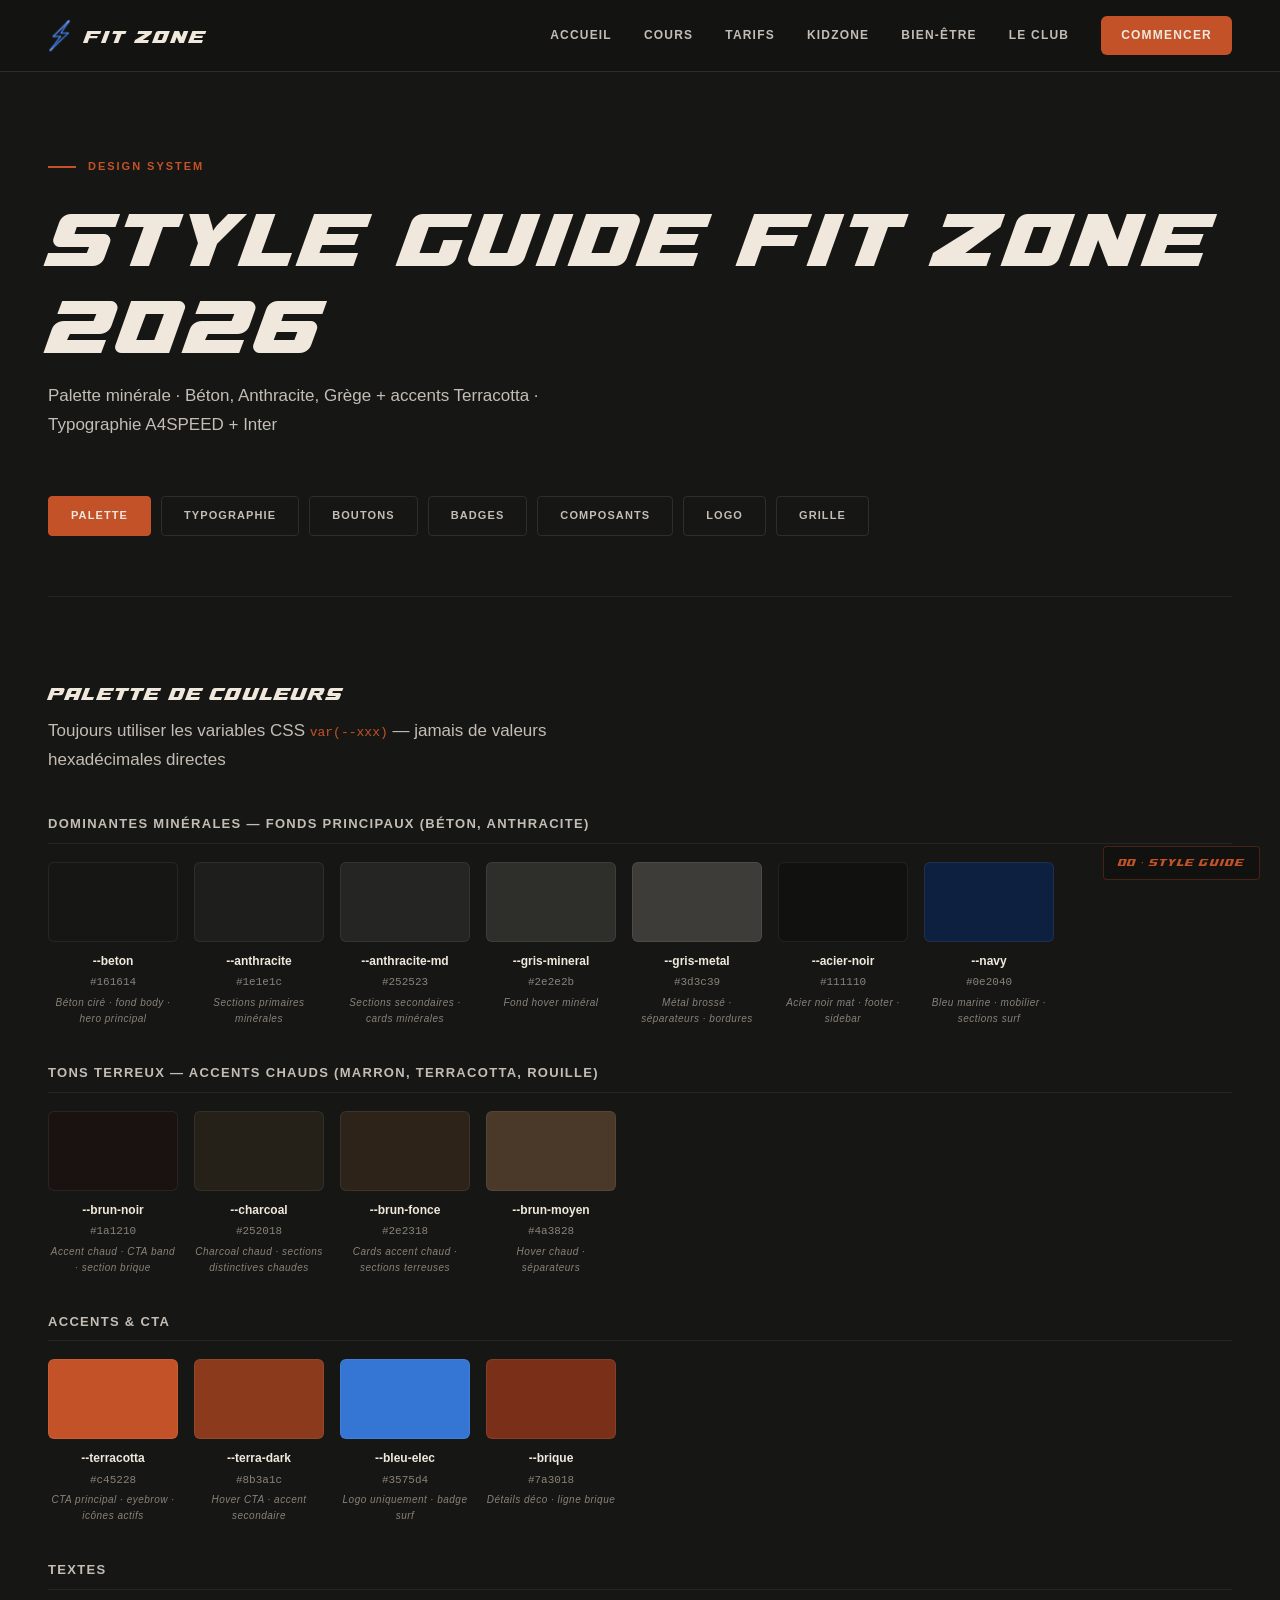
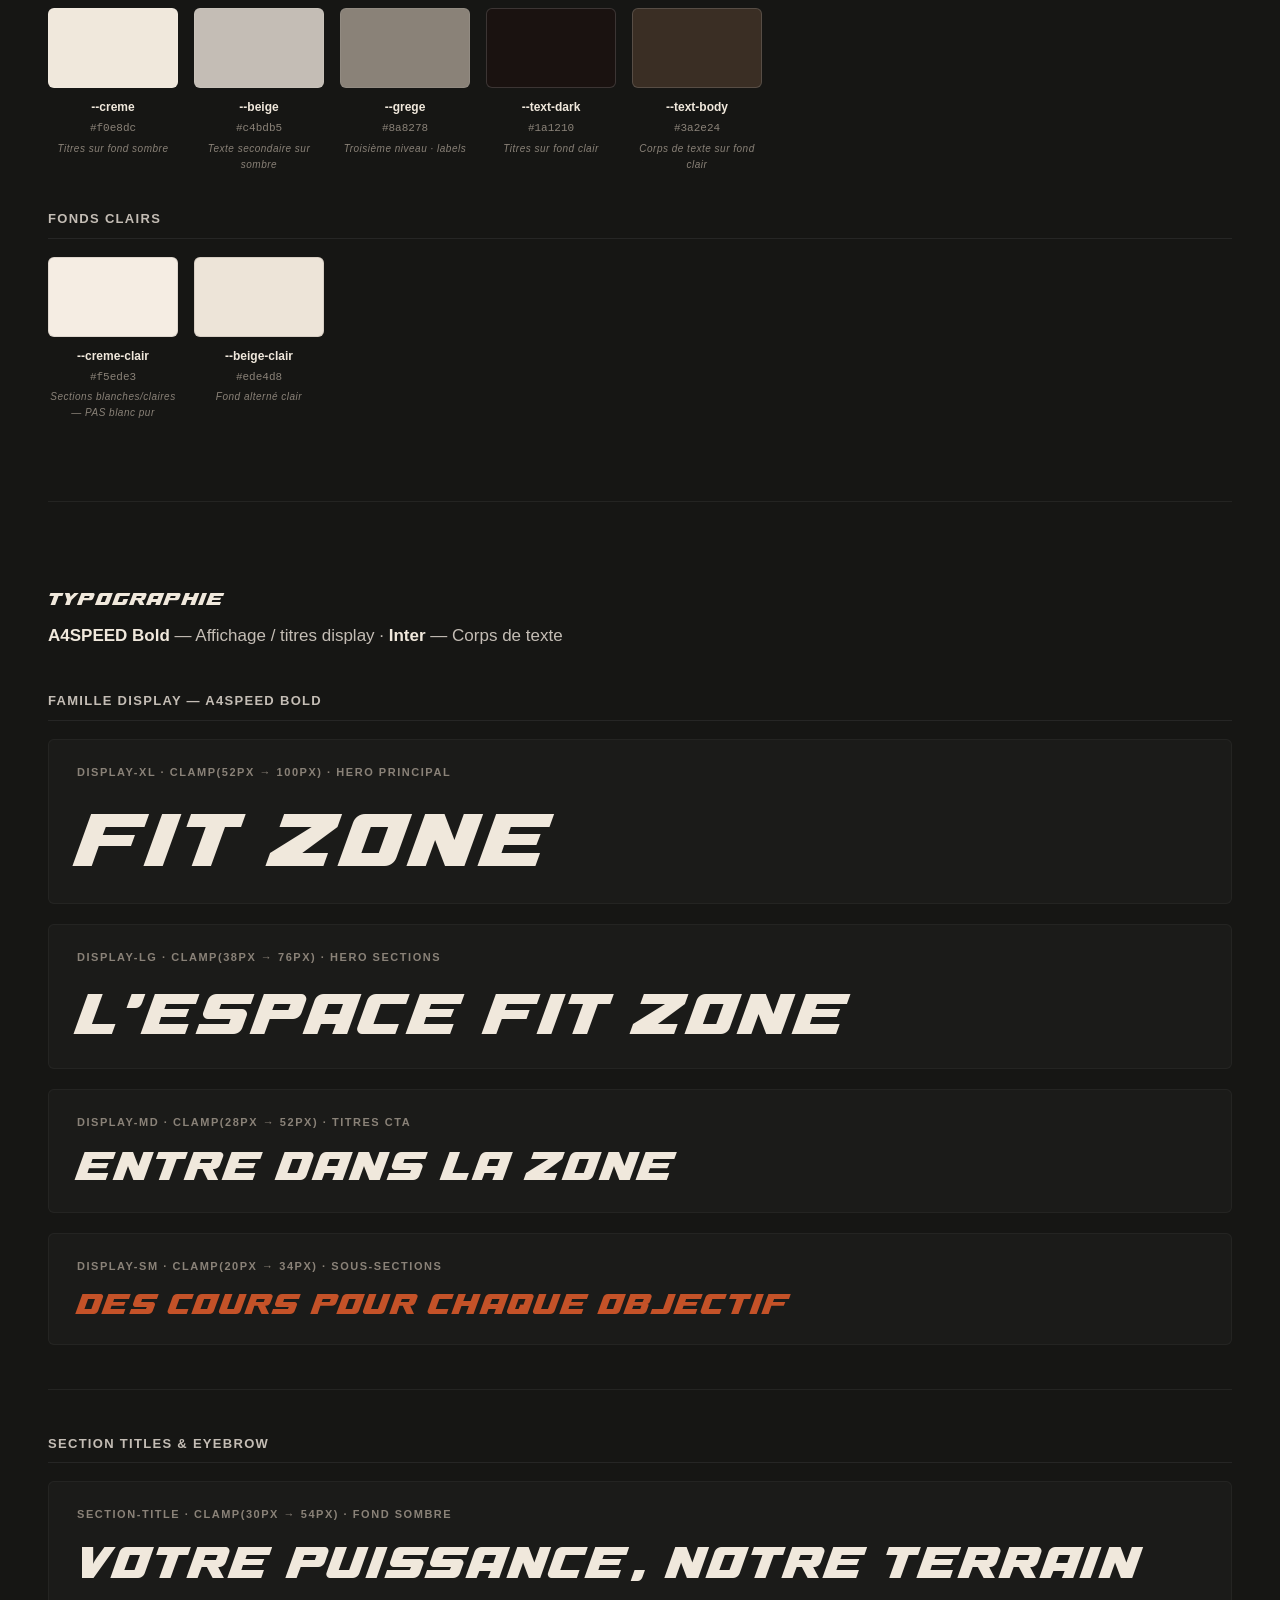
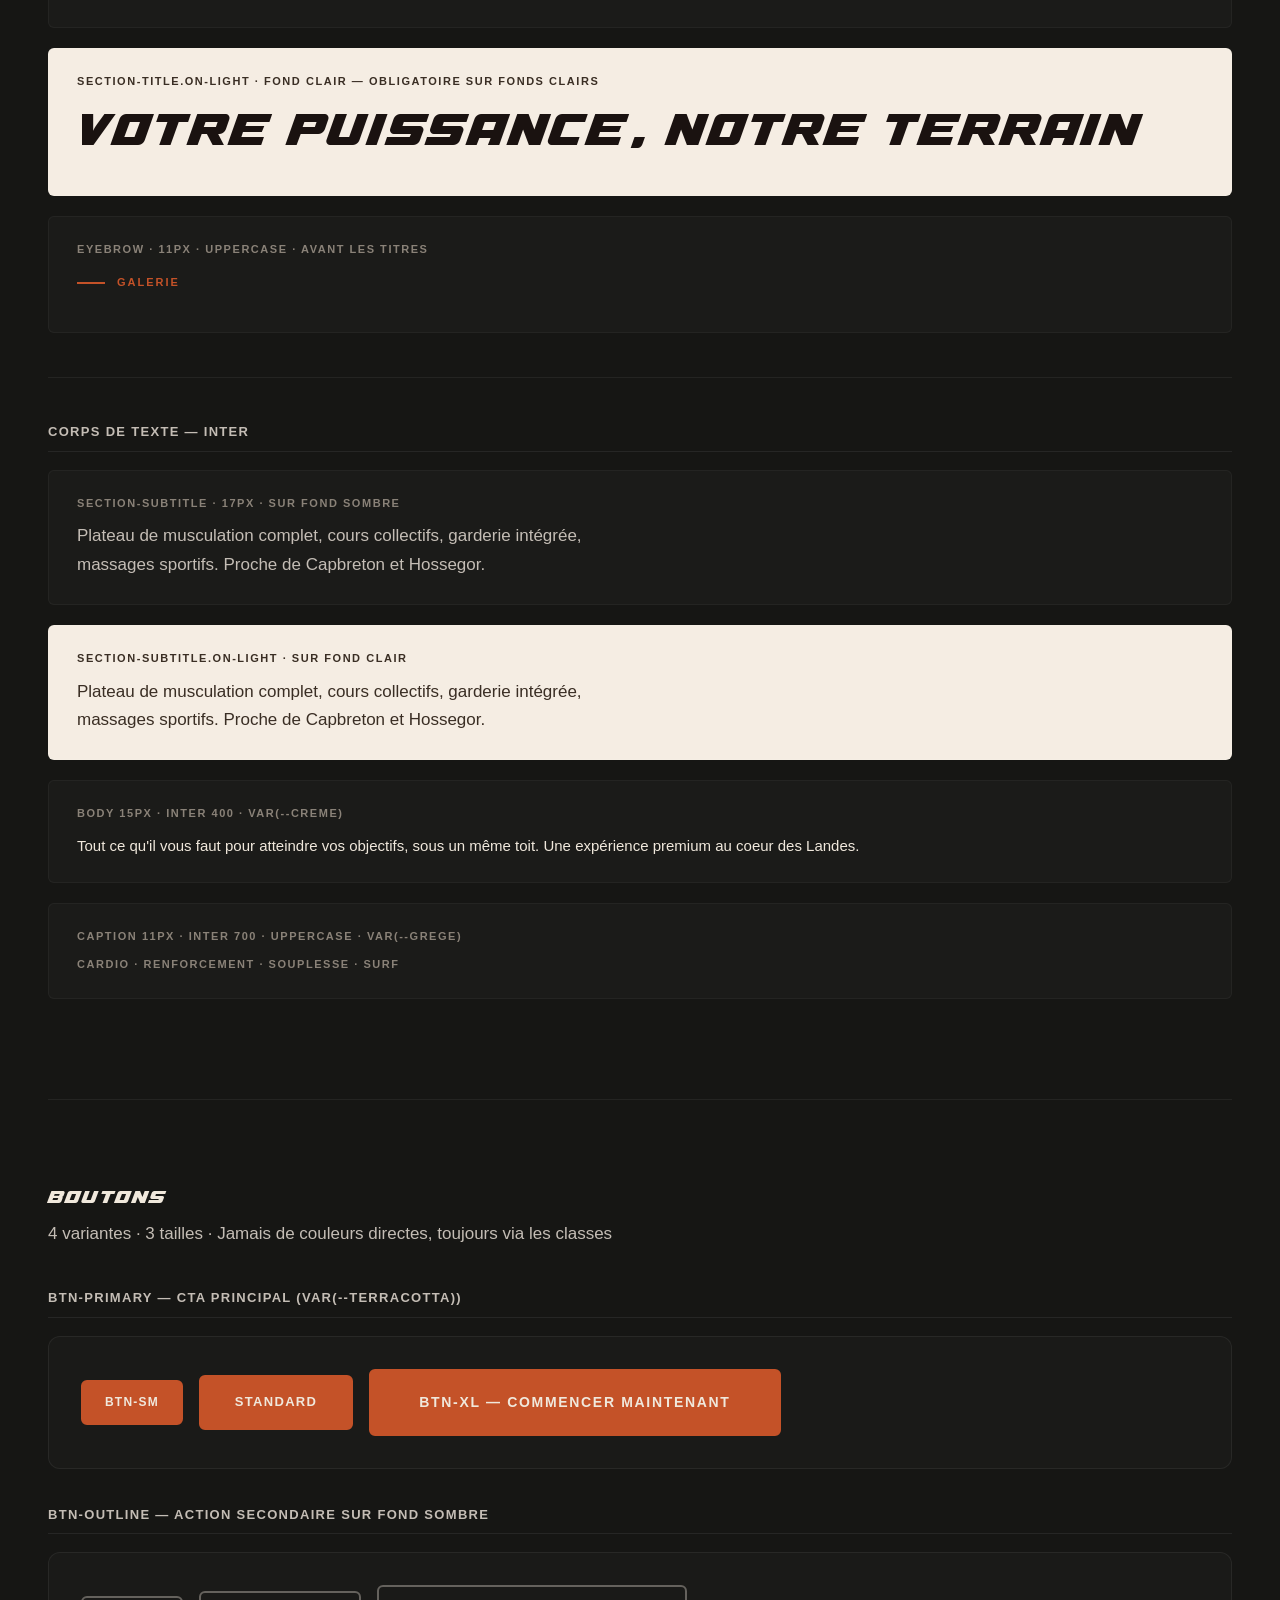
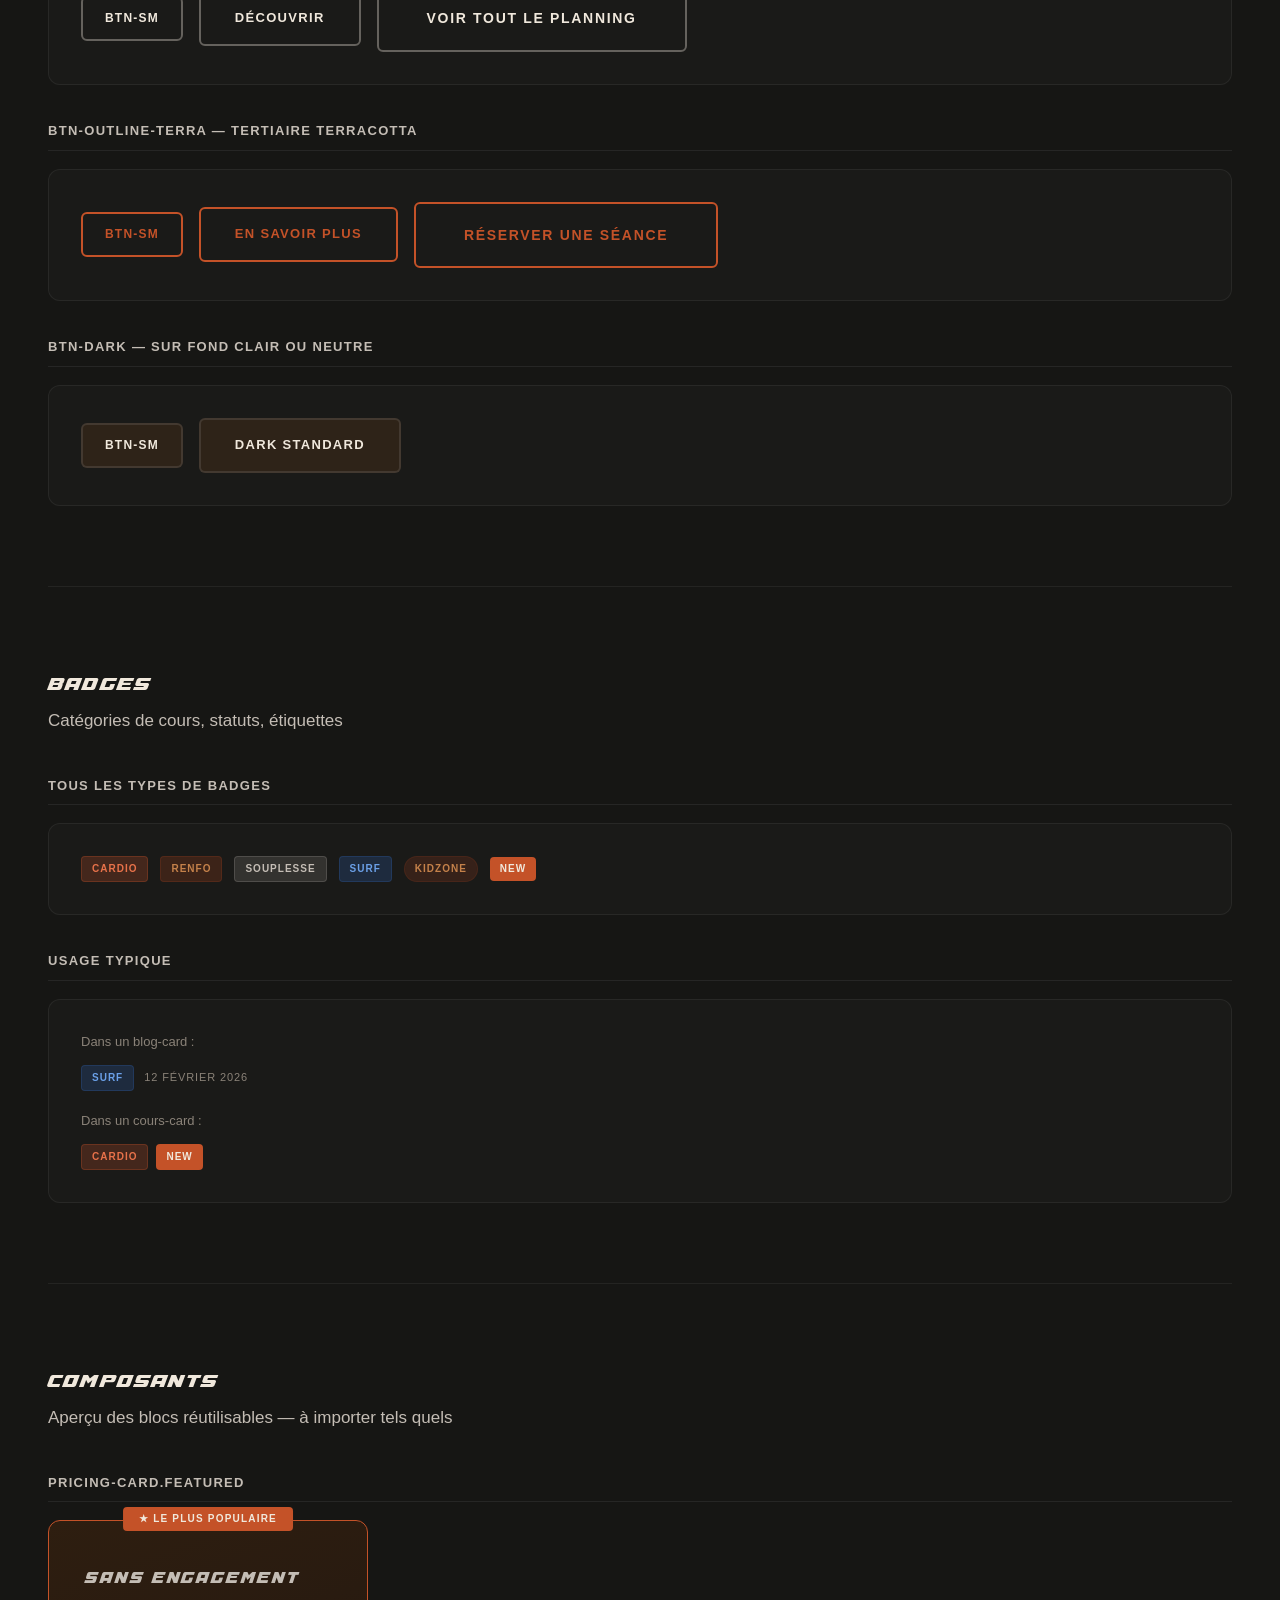
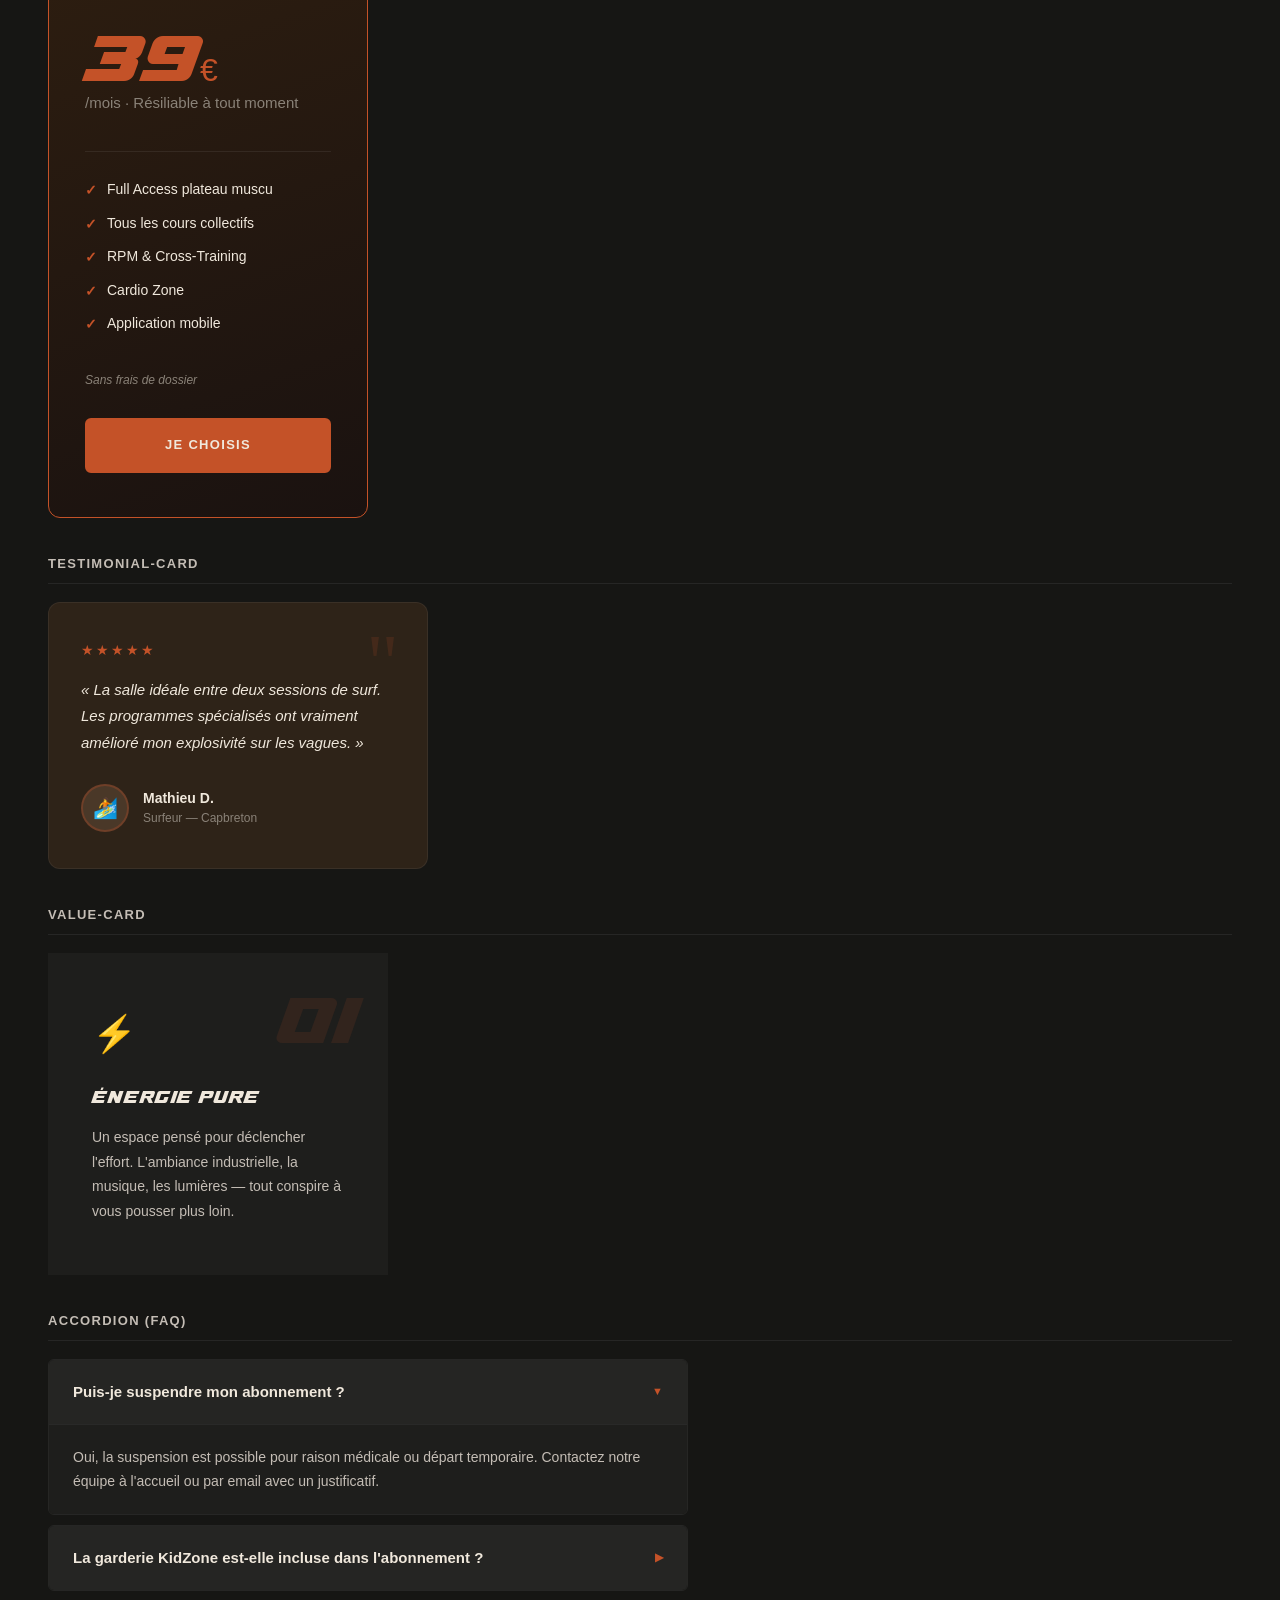
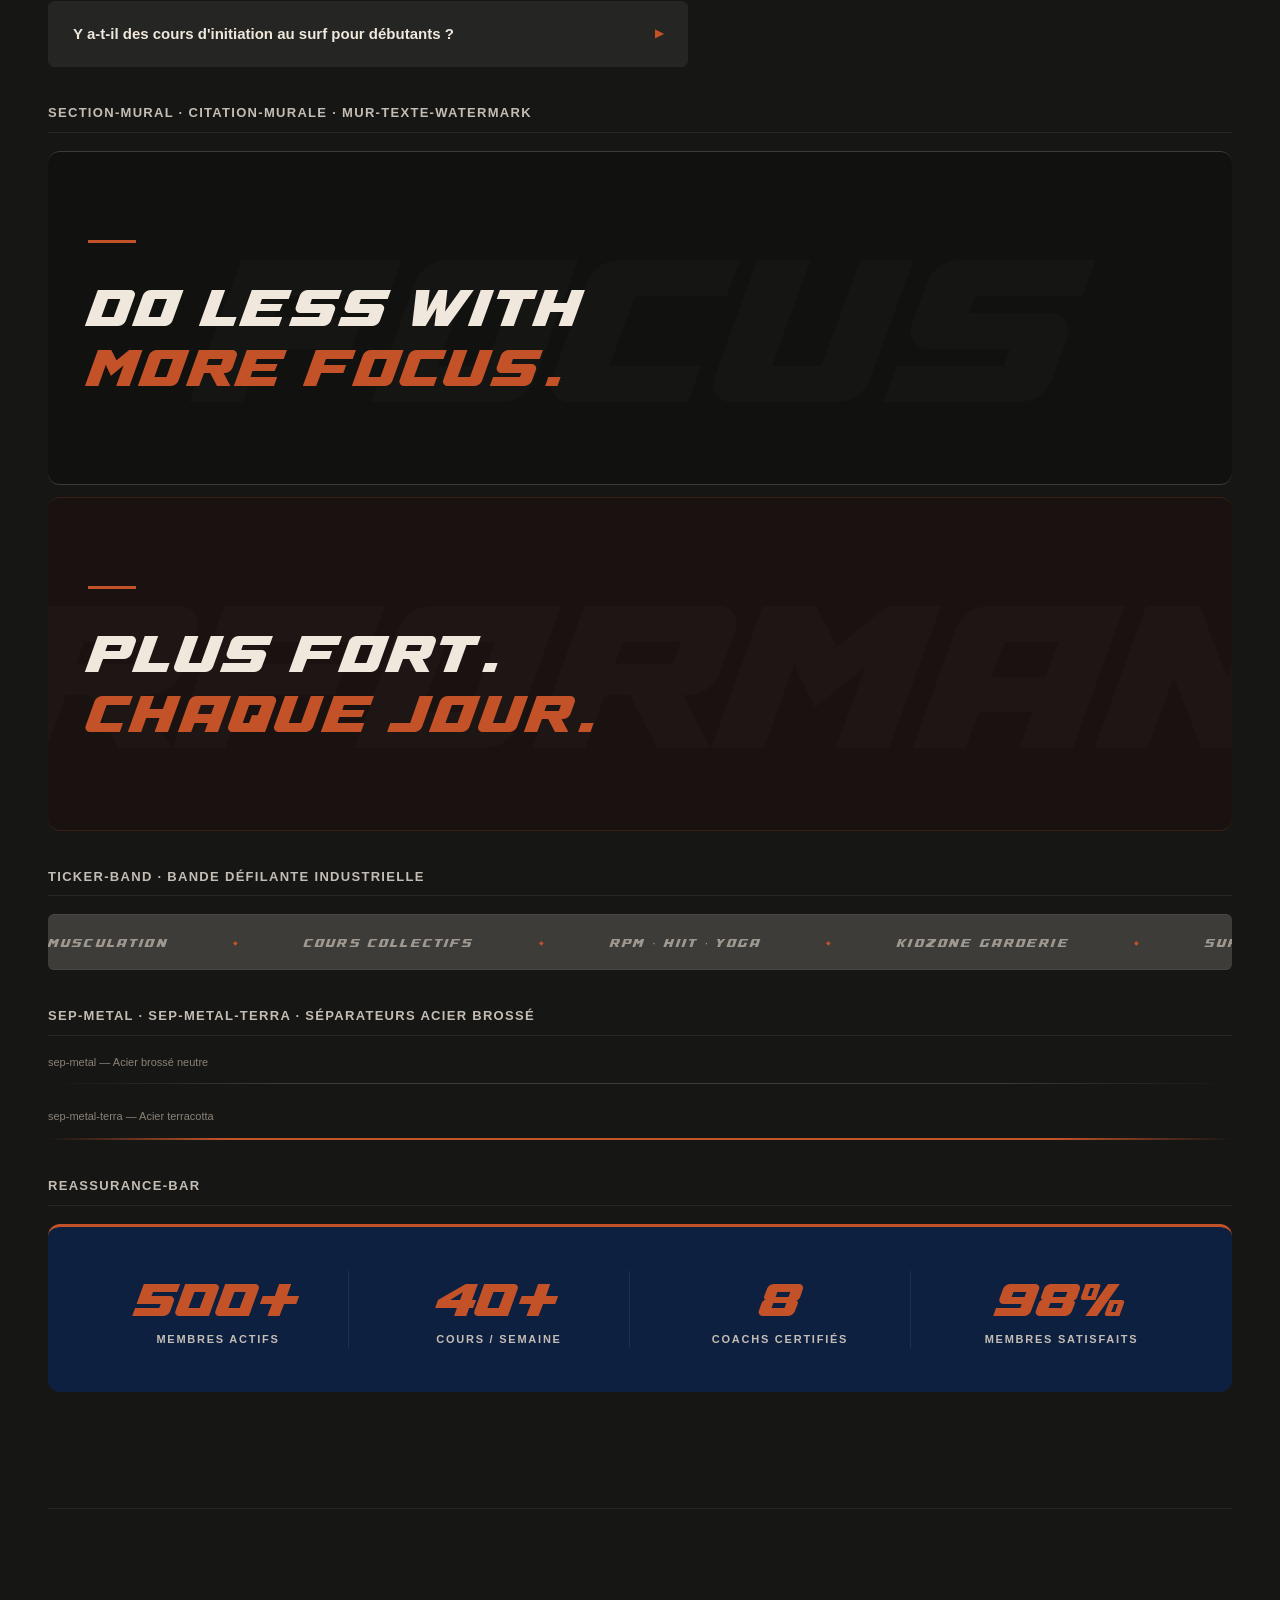
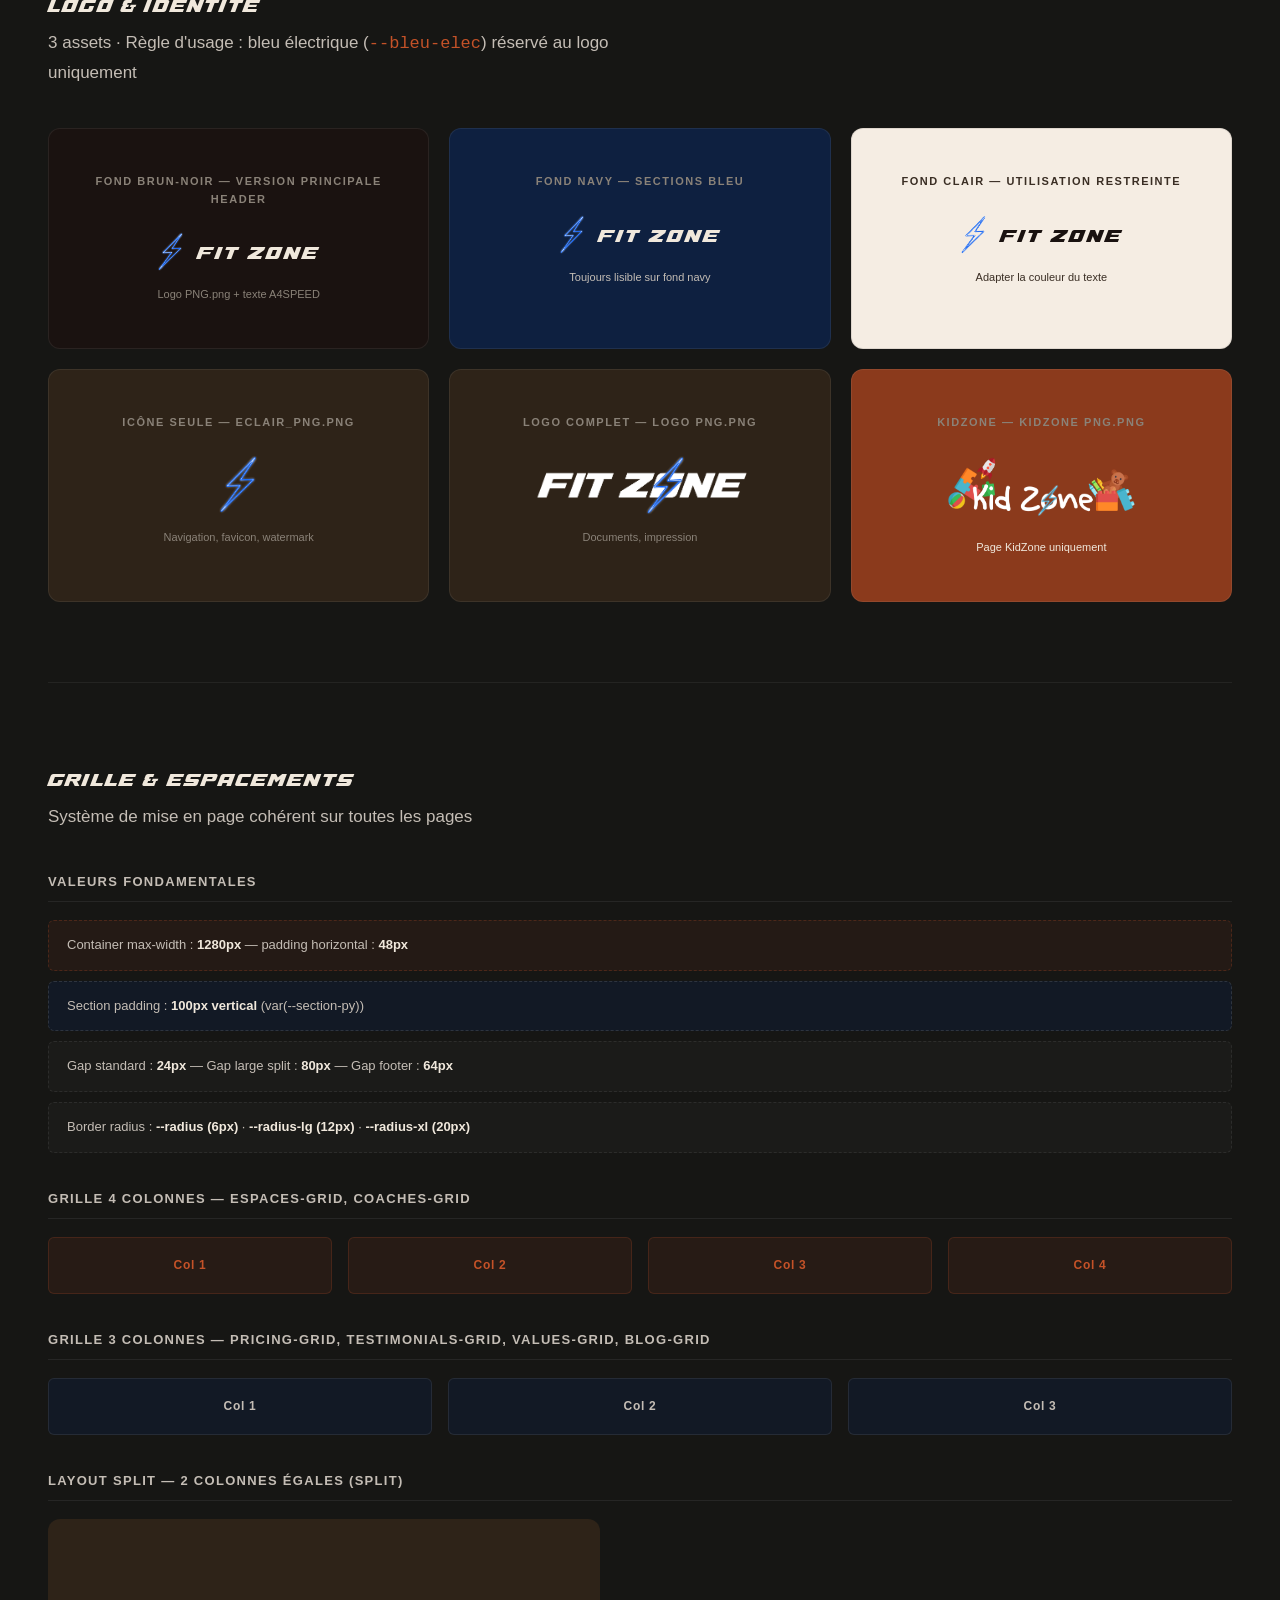
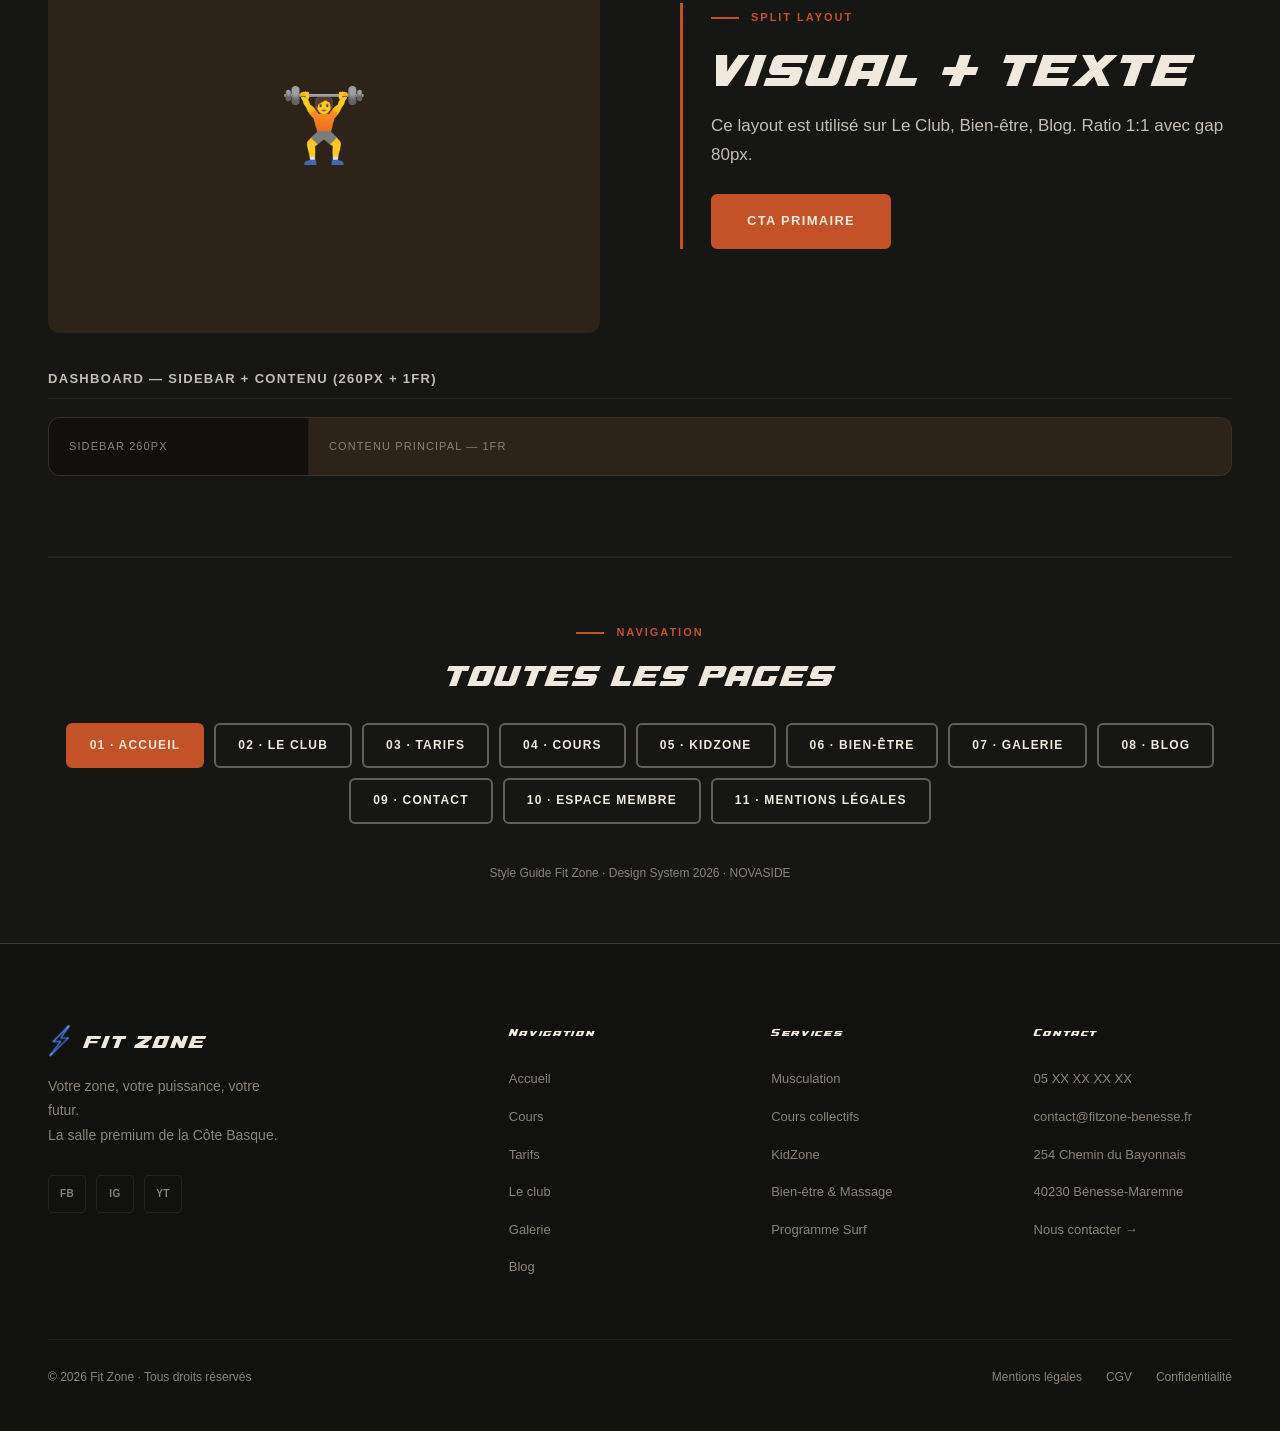
==== 00-styleguide.html @ 9e268ba0 "Push du projet sur Github." ====
<!DOCTYPE html>
<html lang="fr">

<head>
  <meta charset="UTF-8">
  <meta name="viewport" content="width=device-width, initial-scale=1.0">
  <title>Fit Zone — Style Guide 2026</title>
  <link rel="stylesheet" href="style.css">
  <style>
    /* ---- Style Guide local ---- */
    .sg-section {
      padding: 80px 0;
      border-bottom: 1px solid rgba(255, 255, 255, 0.06);
    }

    .sg-label {
      font-size: 11px;
      letter-spacing: 0.14em;
      text-transform: uppercase;
      color: var(--grege);
      margin-bottom: 10px;
      font-weight: 700;
    }

    .sg-title {
      font-family: var(--font-display);
      font-size: 20px;
      color: var(--creme);
      letter-spacing: 0.06em;
      margin-bottom: 8px;
    }

    .sg-divider {
      height: 1px;
      background: rgba(255, 255, 255, 0.06);
      margin: 44px 0;
    }

    /* Swatches */
    .swatch-grid {
      display: flex;
      flex-wrap: wrap;
      gap: 16px;
    }

    .swatch {
      width: 130px;
      text-align: center;
    }

    .swatch-block {
      height: 80px;
      border-radius: var(--radius);
      margin-bottom: 10px;
      border: 1px solid rgba(255, 255, 255, 0.07);
    }

    .swatch-name {
      font-size: 12px;
      color: var(--creme);
      font-weight: 600;
      margin-bottom: 3px;
    }

    .swatch-hex {
      font-size: 11px;
      color: var(--grege);
      font-family: monospace;
    }

    .swatch-usage {
      font-size: 10px;
      color: var(--grege);
      letter-spacing: 0.05em;
      margin-top: 3px;
      font-style: italic;
    }

    /* Type rows */
    .type-row {
      margin-bottom: 20px;
      padding: 24px 28px;
      background: rgba(255, 255, 255, 0.025);
      border-radius: var(--radius);
      border: 1px solid rgba(255, 255, 255, 0.04);
    }

    /* Logo boxes */
    .logo-box {
      border-radius: var(--radius-lg);
      padding: 44px 32px;
      display: flex;
      flex-direction: column;
      align-items: center;
      gap: 14px;
      text-align: center;
    }

    /* Grid demo */
    .grid-demo-cell {
      border-radius: var(--radius);
      padding: 18px;
      text-align: center;
      font-size: 12px;
      font-weight: 700;
      letter-spacing: 0.06em;
    }

    /* Composant demo box */
    .demo-box {
      background: rgba(255, 255, 255, 0.02);
      border: 1px solid rgba(255, 255, 255, 0.06);
      border-radius: var(--radius-lg);
      padding: 32px;
      margin-top: 12px;
    }

    /* Couleur section sub-head */
    .sg-sub {
      font-size: 13px;
      font-weight: 700;
      letter-spacing: 0.1em;
      text-transform: uppercase;
      color: var(--beige);
      margin: 36px 0 18px;
      padding-bottom: 8px;
      border-bottom: 1px solid rgba(255, 255, 255, 0.07);
    }
  </style>
  <script src="https://mcp.figma.com/mcp/html-to-design/capture.js" async></script>
</head>

<body>

  <!-- HEADER -->
  <header class="header">
    <div class="container header-inner">
      <div class="logo">
        <img src="./assets/Eclair_PNG.png" alt="⚡ Fit Zone" style="height:34px;">
        <span class="logo-text">FIT ZONE</span>
      </div>
      <nav class="nav">
        <a href="01-accueil.html">Accueil</a>
        <a href="04-cours.html">Cours</a>
        <a href="03-tarifs.html">Tarifs</a>
        <a href="05-kidzone.html">KidZone</a>
        <a href="06-bien-etre.html">Bien-être</a>
        <a href="02-le-club.html">Le club</a>
        <a href="09-contact.html" class="nav-cta">Commencer</a>
      </nav>
    </div>
  </header>

  <div class="container">

    <!-- TITRE PRINCIPAL -->
    <div style="padding: 80px 0 60px; border-bottom: 1px solid rgba(255,255,255,0.06);">
      <span class="eyebrow">DESIGN SYSTEM</span>
      <h1 class="display display-xl" style="color:var(--creme); margin-bottom:16px;">STYLE GUIDE FIT ZONE 2026</h1>
      <p class="section-subtitle">Palette minérale · Béton, Anthracite, Grège + accents Terracotta · Typographie A4SPEED + Inter</p>
      <div class="filters" style="margin-bottom:0;">
        <span class="filter-btn active">Palette</span>
        <span class="filter-btn">Typographie</span>
        <span class="filter-btn">Boutons</span>
        <span class="filter-btn">Badges</span>
        <span class="filter-btn">Composants</span>
        <span class="filter-btn">Logo</span>
        <span class="filter-btn">Grille</span>
      </div>
    </div>

    <!-- ============================================================
       PALETTE
       ============================================================ -->
    <div class="sg-section" id="palette">
      <div class="sg-title">PALETTE DE COULEURS</div>
      <p class="section-subtitle" style="margin-bottom:40px;">Toujours utiliser les variables CSS <code
          style="color:var(--terracotta); font-size:13px;">var(--xxx)</code> — jamais de valeurs hexadécimales directes
      </p>

      <div class="sg-sub">Dominantes Minérales — Fonds principaux (béton, anthracite)</div>
      <div class="swatch-grid" style="margin-bottom:36px;">
        <div class="swatch">
          <div class="swatch-block" style="background:var(--beton);"></div>
          <div class="swatch-name">--beton</div>
          <div class="swatch-hex">#161614</div>
          <div class="swatch-usage">Béton ciré · fond body · hero principal</div>
        </div>
        <div class="swatch">
          <div class="swatch-block" style="background:var(--anthracite);"></div>
          <div class="swatch-name">--anthracite</div>
          <div class="swatch-hex">#1e1e1c</div>
          <div class="swatch-usage">Sections primaires minérales</div>
        </div>
        <div class="swatch">
          <div class="swatch-block" style="background:var(--anthracite-md);"></div>
          <div class="swatch-name">--anthracite-md</div>
          <div class="swatch-hex">#252523</div>
          <div class="swatch-usage">Sections secondaires · cards minérales</div>
        </div>
        <div class="swatch">
          <div class="swatch-block" style="background:var(--gris-mineral);"></div>
          <div class="swatch-name">--gris-mineral</div>
          <div class="swatch-hex">#2e2e2b</div>
          <div class="swatch-usage">Fond hover minéral</div>
        </div>
        <div class="swatch">
          <div class="swatch-block" style="background:var(--gris-metal);"></div>
          <div class="swatch-name">--gris-metal</div>
          <div class="swatch-hex">#3d3c39</div>
          <div class="swatch-usage">Métal brossé · séparateurs · bordures</div>
        </div>
        <div class="swatch">
          <div class="swatch-block" style="background:var(--acier-noir);"></div>
          <div class="swatch-name">--acier-noir</div>
          <div class="swatch-hex">#111110</div>
          <div class="swatch-usage">Acier noir mat · footer · sidebar</div>
        </div>
        <div class="swatch">
          <div class="swatch-block" style="background:var(--navy);"></div>
          <div class="swatch-name">--navy</div>
          <div class="swatch-hex">#0e2040</div>
          <div class="swatch-usage">Bleu marine · mobilier · sections surf</div>
        </div>
      </div>

      <div class="sg-sub">Tons Terreux — Accents chauds (marron, terracotta, rouille)</div>
      <div class="swatch-grid" style="margin-bottom:36px;">
        <div class="swatch">
          <div class="swatch-block" style="background:var(--brun-noir);"></div>
          <div class="swatch-name">--brun-noir</div>
          <div class="swatch-hex">#1a1210</div>
          <div class="swatch-usage">Accent chaud · CTA band · section brique</div>
        </div>
        <div class="swatch">
          <div class="swatch-block" style="background:var(--charcoal);"></div>
          <div class="swatch-name">--charcoal</div>
          <div class="swatch-hex">#252018</div>
          <div class="swatch-usage">Charcoal chaud · sections distinctives chaudes</div>
        </div>
        <div class="swatch">
          <div class="swatch-block" style="background:var(--brun-fonce);"></div>
          <div class="swatch-name">--brun-fonce</div>
          <div class="swatch-hex">#2e2318</div>
          <div class="swatch-usage">Cards accent chaud · sections terreuses</div>
        </div>
        <div class="swatch">
          <div class="swatch-block" style="background:var(--brun-moyen);"></div>
          <div class="swatch-name">--brun-moyen</div>
          <div class="swatch-hex">#4a3828</div>
          <div class="swatch-usage">Hover chaud · séparateurs</div>
        </div>
      </div>

      <div class="sg-sub">Accents &amp; CTA</div>
      <div class="swatch-grid" style="margin-bottom:36px;">
        <div class="swatch">
          <div class="swatch-block" style="background:var(--terracotta);"></div>
          <div class="swatch-name">--terracotta</div>
          <div class="swatch-hex">#c45228</div>
          <div class="swatch-usage">CTA principal · eyebrow · icônes actifs</div>
        </div>
        <div class="swatch">
          <div class="swatch-block" style="background:var(--terra-dark);"></div>
          <div class="swatch-name">--terra-dark</div>
          <div class="swatch-hex">#8b3a1c</div>
          <div class="swatch-usage">Hover CTA · accent secondaire</div>
        </div>
        <div class="swatch">
          <div class="swatch-block" style="background:var(--bleu-elec);"></div>
          <div class="swatch-name">--bleu-elec</div>
          <div class="swatch-hex">#3575d4</div>
          <div class="swatch-usage">Logo uniquement · badge surf</div>
        </div>
        <div class="swatch">
          <div class="swatch-block" style="background:var(--brique);"></div>
          <div class="swatch-name">--brique</div>
          <div class="swatch-hex">#7a3018</div>
          <div class="swatch-usage">Détails déco · ligne brique</div>
        </div>
      </div>

      <div class="sg-sub">Textes</div>
      <div class="swatch-grid" style="margin-bottom:36px;">
        <div class="swatch">
          <div class="swatch-block" style="background:var(--creme);"></div>
          <div class="swatch-name">--creme</div>
          <div class="swatch-hex">#f0e8dc</div>
          <div class="swatch-usage">Titres sur fond sombre</div>
        </div>
        <div class="swatch">
          <div class="swatch-block" style="background:var(--beige);"></div>
          <div class="swatch-name">--beige</div>
          <div class="swatch-hex">#c4bdb5</div>
          <div class="swatch-usage">Texte secondaire sur sombre</div>
        </div>
        <div class="swatch">
          <div class="swatch-block" style="background:var(--grege);"></div>
          <div class="swatch-name">--grege</div>
          <div class="swatch-hex">#8a8278</div>
          <div class="swatch-usage">Troisième niveau · labels</div>
        </div>
        <div class="swatch">
          <div class="swatch-block" style="background:var(--text-dark); border:1px solid rgba(255,255,255,0.15);"></div>
          <div class="swatch-name">--text-dark</div>
          <div class="swatch-hex">#1a1210</div>
          <div class="swatch-usage">Titres sur fond clair</div>
        </div>
        <div class="swatch">
          <div class="swatch-block" style="background:var(--text-body); border:1px solid rgba(255,255,255,0.15);"></div>
          <div class="swatch-name">--text-body</div>
          <div class="swatch-hex">#3a2e24</div>
          <div class="swatch-usage">Corps de texte sur fond clair</div>
        </div>
      </div>

      <div class="sg-sub">Fonds clairs</div>
      <div class="swatch-grid">
        <div class="swatch">
          <div class="swatch-block" style="background:var(--creme-clair); border:1px solid rgba(26,18,16,0.1);"></div>
          <div class="swatch-name">--creme-clair</div>
          <div class="swatch-hex">#f5ede3</div>
          <div class="swatch-usage">Sections blanches/claires — PAS blanc pur</div>
        </div>
        <div class="swatch">
          <div class="swatch-block" style="background:var(--beige-clair); border:1px solid rgba(26,18,16,0.1);"></div>
          <div class="swatch-name">--beige-clair</div>
          <div class="swatch-hex">#ede4d8</div>
          <div class="swatch-usage">Fond alterné clair</div>
        </div>
      </div>
    </div>

    <!-- ============================================================
       TYPOGRAPHIE
       ============================================================ -->
    <div class="sg-section" id="typography">
      <div class="sg-title">TYPOGRAPHIE</div>
      <p class="section-subtitle" style="margin-bottom:40px;"><strong style="color:var(--creme);">A4SPEED Bold</strong>
        — Affichage / titres display · <strong style="color:var(--creme);">Inter</strong> — Corps de texte</p>

      <div class="sg-sub">Famille Display — A4SPEED Bold</div>
      <div class="type-row">
        <div class="sg-label">display-xl · clamp(52px → 100px) · Hero principal</div>
        <div class="display display-xl" style="color:var(--creme);">FIT ZONE</div>
      </div>
      <div class="type-row">
        <div class="sg-label">display-lg · clamp(38px → 76px) · Hero sections</div>
        <div class="display display-lg" style="color:var(--creme);">L'ESPACE FIT ZONE</div>
      </div>
      <div class="type-row">
        <div class="sg-label">display-md · clamp(28px → 52px) · Titres CTA</div>
        <div class="display display-md" style="color:var(--creme);">ENTRE DANS LA ZONE</div>
      </div>
      <div class="type-row">
        <div class="sg-label">display-sm · clamp(20px → 34px) · Sous-sections</div>
        <div class="display display-sm" style="color:var(--terracotta);">DES COURS POUR CHAQUE OBJECTIF</div>
      </div>

      <div class="sg-divider"></div>

      <div class="sg-sub">Section titles &amp; Eyebrow</div>
      <div class="type-row">
        <div class="sg-label">section-title · clamp(30px → 54px) · Fond sombre</div>
        <h2 class="section-title">VOTRE PUISSANCE, NOTRE TERRAIN</h2>
      </div>
      <div class="type-row" style="background:var(--creme-clair);">
        <div class="sg-label" style="color:var(--text-body);">section-title.on-light · Fond clair — obligatoire sur
          fonds clairs</div>
        <h2 class="section-title on-light">VOTRE PUISSANCE, NOTRE TERRAIN</h2>
      </div>
      <div class="type-row">
        <div class="sg-label">eyebrow · 11px · uppercase · Avant les titres</div>
        <span class="eyebrow">GALERIE</span>
      </div>

      <div class="sg-divider"></div>

      <div class="sg-sub">Corps de texte — Inter</div>
      <div class="type-row">
        <div class="sg-label">section-subtitle · 17px · Sur fond sombre</div>
        <p class="section-subtitle" style="margin-bottom:0;">Plateau de musculation complet, cours collectifs, garderie
          intégrée, massages sportifs. Proche de Capbreton et Hossegor.</p>
      </div>
      <div class="type-row" style="background:var(--creme-clair);">
        <div class="sg-label" style="color:var(--text-body);">section-subtitle.on-light · Sur fond clair</div>
        <p class="section-subtitle on-light" style="margin-bottom:0;">Plateau de musculation complet, cours collectifs,
          garderie intégrée, massages sportifs. Proche de Capbreton et Hossegor.</p>
      </div>
      <div class="type-row">
        <div class="sg-label">body 15px · Inter 400 · var(--creme)</div>
        <p style="font-size:15px; color:var(--creme); line-height:1.7;">Tout ce qu'il vous faut pour atteindre vos
          objectifs, sous un même toit. Une expérience premium au coeur des Landes.</p>
      </div>
      <div class="type-row">
        <div class="sg-label">caption 11px · Inter 700 · uppercase · var(--grege)</div>
        <p
          style="font-size:11px; color:var(--grege); letter-spacing:0.14em; text-transform:uppercase; font-weight:700;">
          CARDIO · RENFORCEMENT · SOUPLESSE · SURF</p>
      </div>
    </div>

    <!-- ============================================================
       BOUTONS
       ============================================================ -->
    <div class="sg-section" id="buttons">
      <div class="sg-title">BOUTONS</div>
      <p class="section-subtitle" style="margin-bottom:40px;">4 variantes · 3 tailles · Jamais de couleurs directes,
        toujours via les classes</p>

      <div class="sg-sub">btn-primary — CTA principal (var(--terracotta))</div>
      <div class="demo-box" style="display:flex; gap:16px; align-items:center; flex-wrap:wrap;">
        <a class="btn btn-primary btn-sm">btn-sm</a>
        <a class="btn btn-primary">Standard</a>
        <a class="btn btn-primary btn-xl">btn-xl — Commencer Maintenant</a>
      </div>

      <div class="sg-sub">btn-outline — Action secondaire sur fond sombre</div>
      <div class="demo-box" style="display:flex; gap:16px; align-items:center; flex-wrap:wrap;">
        <a class="btn btn-outline btn-sm">btn-sm</a>
        <a class="btn btn-outline">Découvrir</a>
        <a class="btn btn-outline btn-xl">VOIR TOUT LE PLANNING</a>
      </div>

      <div class="sg-sub">btn-outline-terra — Tertiaire terracotta</div>
      <div class="demo-box" style="display:flex; gap:16px; align-items:center; flex-wrap:wrap;">
        <a class="btn btn-outline-terra btn-sm">btn-sm</a>
        <a class="btn btn-outline-terra">En savoir plus</a>
        <a class="btn btn-outline-terra btn-xl">RÉSERVER UNE SÉANCE</a>
      </div>

      <div class="sg-sub">btn-dark — Sur fond clair ou neutre</div>
      <div class="demo-box" style="display:flex; gap:16px; align-items:center; flex-wrap:wrap;">
        <a class="btn btn-dark btn-sm">btn-sm</a>
        <a class="btn btn-dark">Dark Standard</a>
      </div>
    </div>

    <!-- ============================================================
       BADGES
       ============================================================ -->
    <div class="sg-section" id="badges">
      <div class="sg-title">BADGES</div>
      <p class="section-subtitle" style="margin-bottom:40px;">Catégories de cours, statuts, étiquettes</p>

      <div class="sg-sub">Tous les types de badges</div>
      <div class="demo-box" style="display:flex; gap:12px; flex-wrap:wrap; align-items:center;">
        <span class="badge badge-cardio">CARDIO</span>
        <span class="badge badge-renfo">RENFO</span>
        <span class="badge badge-souplesse">SOUPLESSE</span>
        <span class="badge badge-surf">SURF</span>
        <span class="badge badge-kidzone">KIDZONE</span>
        <span class="badge badge-new">NEW</span>
      </div>

      <div class="sg-sub">Usage typique</div>
      <div class="demo-box">
        <p style="font-size:13px; color:var(--grege); margin-bottom:12px;">Dans un blog-card :</p>
        <div style="display:flex; align-items:center; gap:10px; margin-bottom:20px;">
          <span class="badge badge-surf">SURF</span>
          <span style="font-size:11px; color:var(--grege); letter-spacing:0.08em; text-transform:uppercase;">12 Février
            2026</span>
        </div>
        <p style="font-size:13px; color:var(--grege); margin-bottom:12px;">Dans un cours-card :</p>
        <div style="display:flex; gap:8px;">
          <span class="badge badge-cardio">CARDIO</span>
          <span class="badge badge-new">NEW</span>
        </div>
      </div>
    </div>

    <!-- ============================================================
       COMPOSANTS
       ============================================================ -->
    <div class="sg-section" id="components">
      <div class="sg-title">COMPOSANTS</div>
      <p class="section-subtitle" style="margin-bottom:40px;">Aperçu des blocs réutilisables — à importer tels quels</p>

      <!-- Pricing card featured -->
      <div class="sg-sub">pricing-card.featured</div>
      <div style="max-width:320px; margin:12px 0 36px;">
        <div class="pricing-card featured">
          <div class="pricing-name">SANS ENGAGEMENT</div>
          <div class="pricing-price">39<span style="font-size:32px;">€</span></div>
          <div class="pricing-period">/mois · Résiliable à tout moment</div>
          <div class="pricing-sep"></div>
          <ul class="pricing-features">
            <li>Full Access plateau muscu</li>
            <li>Tous les cours collectifs</li>
            <li>RPM &amp; Cross-Training</li>
            <li>Cardio Zone</li>
            <li>Application mobile</li>
          </ul>
          <div class="pricing-note">Sans frais de dossier</div>
          <a class="btn btn-primary" style="width:100%; justify-content:center;">JE CHOISIS</a>
        </div>
      </div>

      <!-- Testimonial card -->
      <div class="sg-sub">testimonial-card</div>
      <div style="max-width:380px; margin:12px 0 36px;">
        <div class="testimonial-card">
          <div class="stars">★★★★★</div>
          <p class="testimonial-quote">« La salle idéale entre deux sessions de surf. Les programmes spécialisés ont
            vraiment amélioré mon explosivité sur les vagues. »</p>
          <div class="testimonial-author">
            <div class="testimonial-avatar">🏄</div>
            <div>
              <div class="testimonial-name">Mathieu D.</div>
              <div class="testimonial-profile">Surfeur — Capbreton</div>
            </div>
          </div>
        </div>
      </div>

      <!-- Value card -->
      <div class="sg-sub">value-card</div>
      <div style="max-width:340px; margin:12px 0 36px;">
        <div class="value-card">
          <span class="value-number">01</span>
          <span class="value-icon">⚡</span>
          <div class="value-title">ÉNERGIE PURE</div>
          <p class="value-desc">Un espace pensé pour déclencher l'effort. L'ambiance industrielle, la musique, les
            lumières — tout conspire à vous pousser plus loin.</p>
        </div>
      </div>

      <!-- Accordion -->
      <div class="sg-sub">accordion (FAQ)</div>
      <div style="max-width:640px; margin:12px 0 36px;">
        <div class="accordion">
          <div class="accordion-header">
            Puis-je suspendre mon abonnement ?
            <span class="accordion-arrow">▼</span>
          </div>
          <div class="accordion-body">
            Oui, la suspension est possible pour raison médicale ou départ temporaire. Contactez notre équipe à
            l'accueil ou par email avec un justificatif.
          </div>
        </div>
        <div class="accordion">
          <div class="accordion-header">
            La garderie KidZone est-elle incluse dans l'abonnement ?
            <span class="accordion-arrow">▶</span>
          </div>
        </div>
        <div class="accordion">
          <div class="accordion-header">
            Y a-t-il des cours d'initiation au surf pour débutants ?
            <span class="accordion-arrow">▶</span>
          </div>
        </div>
      </div>

      <!-- Citation Murale -->
      <div class="sg-sub">section-mural · citation-murale · mur-texte-watermark</div>
      <div class="section-mural" style="border-radius:var(--radius-lg); margin:12px 0 12px; overflow:hidden;">
        <div class="mur-texte-watermark">FOCUS</div>
        <div style="padding:0 40px; position:relative; z-index:1;">
          <div class="citation-rule"></div>
          <p class="citation-murale">DO LESS WITH<br><span class="accent">MORE FOCUS.</span></p>
        </div>
      </div>
      <div class="section-mural-warm" style="border-radius:var(--radius-lg); margin:0 0 36px; overflow:hidden;">
        <div class="mur-texte-watermark">PERFORMANCE</div>
        <div style="padding:0 40px; position:relative; z-index:1;">
          <div class="citation-rule"></div>
          <p class="citation-murale">PLUS FORT.<br><span class="accent">CHAQUE JOUR.</span></p>
        </div>
      </div>

      <!-- Ticker Industriel -->
      <div class="sg-sub">ticker-band · Bande défilante industrielle</div>
      <div class="ticker-band" style="border-radius:var(--radius); margin:12px 0 36px;">
        <div class="ticker-inner">
          <span class="ticker-item">MUSCULATION</span>
          <span class="ticker-item">COURS COLLECTIFS</span>
          <span class="ticker-item">RPM · HIIT · YOGA</span>
          <span class="ticker-item">KIDZONE GARDERIE</span>
          <span class="ticker-item">SURF TRAINING</span>
          <span class="ticker-item">MUSCULATION</span>
          <span class="ticker-item">COURS COLLECTIFS</span>
          <span class="ticker-item">RPM · HIIT · YOGA</span>
          <span class="ticker-item">KIDZONE GARDERIE</span>
          <span class="ticker-item">SURF TRAINING</span>
        </div>
      </div>

      <!-- Séparateurs Métal -->
      <div class="sg-sub">sep-metal · sep-metal-terra · Séparateurs acier brossé</div>
      <div style="margin:12px 0 36px; display:flex; flex-direction:column; gap:24px;">
        <div>
          <p style="font-size:11px; color:var(--grege); margin-bottom:12px;">sep-metal — Acier brossé neutre</p>
          <hr class="sep-metal">
        </div>
        <div>
          <p style="font-size:11px; color:var(--grege); margin-bottom:12px;">sep-metal-terra — Acier terracotta</p>
          <hr class="sep-metal-terra">
        </div>
      </div>

      <!-- Reassurance bar -->
      <div class="sg-sub">reassurance-bar</div>
      <div class="reassurance-bar" style="border-radius:var(--radius-lg); margin:12px 0 36px;">
        <div class="reassurance-inner" style="padding:0 40px;">
          <div class="stat-divider">
            <div class="stat-number">500+</div>
            <div class="stat-label">Membres actifs</div>
          </div>
          <div class="stat-divider">
            <div class="stat-number">40+</div>
            <div class="stat-label">Cours / semaine</div>
          </div>
          <div class="stat-divider">
            <div class="stat-number">8</div>
            <div class="stat-label">Coachs certifiés</div>
          </div>
          <div>
            <div class="stat-number">98%</div>
            <div class="stat-label">Membres satisfaits</div>
          </div>
        </div>
      </div>

    </div>

    <!-- ============================================================
       LOGO
       ============================================================ -->
    <div class="sg-section" id="logo">
      <div class="sg-title">LOGO &amp; IDENTITE</div>
      <p class="section-subtitle" style="margin-bottom:40px;">3 assets · Règle d'usage : bleu électrique (<code
          style="color:var(--terracotta);">--bleu-elec</code>) réservé au logo uniquement</p>

      <div style="display:grid; grid-template-columns:repeat(3,1fr); gap:20px;">

        <div class="logo-box" style="background:var(--brun-noir); border:1px solid rgba(255,255,255,0.07);">
          <div class="sg-label">Fond brun-noir — Version principale header</div>
          <div class="logo">
            <img src="./assets/Eclair_PNG.png" alt="⚡ Fit Zone" style="height:40px;">
            <span class="logo-text">FIT ZONE</span>
          </div>
          <p style="font-size:11px; color:var(--grege);">Logo PNG.png + texte A4SPEED</p>
        </div>

        <div class="logo-box" style="background:var(--navy); border:1px solid rgba(255,255,255,0.07);">
          <div class="sg-label">Fond navy — Sections bleu</div>
          <div class="logo">
            <img src="./assets/Eclair_PNG.png" alt="⚡ Fit Zone" style="height:40px;">
            <span class="logo-text">FIT ZONE</span>
          </div>
          <p style="font-size:11px; color:var(--beige);">Toujours lisible sur fond navy</p>
        </div>

        <div class="logo-box" style="background:var(--creme-clair); border:1px solid rgba(26,18,16,0.1);">
          <div class="sg-label" style="color:var(--text-body);">Fond clair — Utilisation restreinte</div>
          <div class="logo">
            <img src="./assets/Eclair_PNG.png" alt="⚡ Fit Zone" style="height:40px;">
            <span class="logo-text" style="color:var(--text-dark);">FIT ZONE</span>
          </div>
          <p style="font-size:11px; color:var(--text-body);">Adapter la couleur du texte</p>
        </div>

        <div class="logo-box" style="background:var(--brun-fonce); border:1px solid rgba(255,255,255,0.07);">
          <div class="sg-label">Icône seule — Eclair_PNG.png</div>
          <img src="./assets/Eclair_PNG.png" alt="⚡ Fit Zone" style="height:60px; width:auto;">
          <p style="font-size:11px; color:var(--grege);">Navigation, favicon, watermark</p>
        </div>

        <div class="logo-box" style="background:var(--brun-fonce); border:1px solid rgba(255,255,255,0.07);">
          <div class="sg-label">Logo complet — Logo PNG.png</div>
          <img src="./assets/Logo PNG.png" alt="Logo Fit Zone" style="max-height:60px; width:auto;">
          <p style="font-size:11px; color:var(--grege);">Documents, impression</p>
        </div>

        <div class="logo-box" style="background:var(--terra-dark); border:1px solid rgba(255,255,255,0.07);">
          <div class="sg-label">KidZone — KidZone PNG.png</div>
          <img src="./assets/KidZone PNG.png" alt="KidZone" style="max-height:70px; width:auto;">
          <p style="font-size:11px; color:var(--creme);">Page KidZone uniquement</p>
        </div>

      </div>
    </div>

    <!-- ============================================================
       GRILLE
       ============================================================ -->
    <div class="sg-section" id="grid">
      <div class="sg-title">GRILLE &amp; ESPACEMENTS</div>
      <p class="section-subtitle" style="margin-bottom:40px;">Système de mise en page cohérent sur toutes les pages</p>

      <div class="sg-sub">Valeurs fondamentales</div>
      <div style="display:grid; gap:10px; margin-bottom:36px;">
        <div
          style="background:rgba(196,82,40,0.08); border:1px dashed rgba(196,82,40,0.25); border-radius:var(--radius); padding:14px 18px; font-size:13px; color:var(--beige);">
          Container max-width : <strong style="color:var(--creme);">1280px</strong> — padding horizontal : <strong
            style="color:var(--creme);">48px</strong>
        </div>
        <div
          style="background:rgba(14,32,64,0.4); border:1px dashed rgba(255,255,255,0.12); border-radius:var(--radius); padding:14px 18px; font-size:13px; color:var(--beige);">
          Section padding : <strong style="color:var(--creme);">100px vertical</strong> (var(--section-py))
        </div>
        <div
          style="background:rgba(255,255,255,0.025); border:1px dashed rgba(255,255,255,0.08); border-radius:var(--radius); padding:14px 18px; font-size:13px; color:var(--beige);">
          Gap standard : <strong style="color:var(--creme);">24px</strong> — Gap large split : <strong
            style="color:var(--creme);">80px</strong> — Gap footer : <strong style="color:var(--creme);">64px</strong>
        </div>
        <div
          style="background:rgba(255,255,255,0.025); border:1px dashed rgba(255,255,255,0.08); border-radius:var(--radius); padding:14px 18px; font-size:13px; color:var(--beige);">
          Border radius : <strong style="color:var(--creme);">--radius (6px)</strong> · <strong
            style="color:var(--creme);">--radius-lg (12px)</strong> · <strong style="color:var(--creme);">--radius-xl
            (20px)</strong>
        </div>
      </div>

      <div class="sg-sub">Grille 4 colonnes — espaces-grid, coaches-grid</div>
      <div style="display:grid; grid-template-columns:repeat(4,1fr); gap:16px; margin-bottom:28px;">
        <div class="grid-demo-cell"
          style="background:rgba(196,82,40,0.1); border:1px solid rgba(196,82,40,0.2); color:var(--terracotta);">Col 1
        </div>
        <div class="grid-demo-cell"
          style="background:rgba(196,82,40,0.1); border:1px solid rgba(196,82,40,0.2); color:var(--terracotta);">Col 2
        </div>
        <div class="grid-demo-cell"
          style="background:rgba(196,82,40,0.1); border:1px solid rgba(196,82,40,0.2); color:var(--terracotta);">Col 3
        </div>
        <div class="grid-demo-cell"
          style="background:rgba(196,82,40,0.1); border:1px solid rgba(196,82,40,0.2); color:var(--terracotta);">Col 4
        </div>
      </div>

      <div class="sg-sub">Grille 3 colonnes — pricing-grid, testimonials-grid, values-grid, blog-grid</div>
      <div style="display:grid; grid-template-columns:repeat(3,1fr); gap:16px; margin-bottom:28px;">
        <div class="grid-demo-cell"
          style="background:rgba(14,32,64,0.4); border:1px solid rgba(255,255,255,0.08); color:var(--beige);">Col 1
        </div>
        <div class="grid-demo-cell"
          style="background:rgba(14,32,64,0.4); border:1px solid rgba(255,255,255,0.08); color:var(--beige);">Col 2
        </div>
        <div class="grid-demo-cell"
          style="background:rgba(14,32,64,0.4); border:1px solid rgba(255,255,255,0.08); color:var(--beige);">Col 3
        </div>
      </div>

      <div class="sg-sub">Layout split — 2 colonnes égales (split)</div>
      <div class="split" style="margin-bottom:28px;">
        <div class="split-visual">🏋️</div>
        <div>
          <div class="split-text-accent">
            <span class="eyebrow">SPLIT LAYOUT</span>
            <h3 class="section-title">VISUAL + TEXTE</h3>
            <p class="section-subtitle" style="margin-bottom:24px;">Ce layout est utilisé sur Le Club, Bien-être, Blog.
              Ratio 1:1 avec gap 80px.</p>
            <a class="btn btn-primary">CTA PRIMAIRE</a>
          </div>
        </div>
      </div>

      <div class="sg-sub">Dashboard — sidebar + contenu (260px + 1fr)</div>
      <div
        style="display:grid; grid-template-columns:260px 1fr; gap:0; background:var(--brun-fonce); border-radius:var(--radius-lg); overflow:hidden; border:1px solid rgba(255,255,255,0.06);">
        <div style="background:#130f0d; border-right:1px solid rgba(255,255,255,0.06); padding:20px;">
          <p style="font-size:11px; color:var(--grege); letter-spacing:0.1em; text-transform:uppercase;">Sidebar 260px
          </p>
        </div>
        <div style="padding:20px;">
          <p style="font-size:11px; color:var(--grege); letter-spacing:0.1em; text-transform:uppercase;">Contenu
            principal — 1fr</p>
        </div>
      </div>

    </div>

    <!-- Navigation rapide vers toutes les pages -->
    <div style="padding: 60px 0; text-align: center; border-top: 1px solid rgba(255,255,255,0.06);">
      <span class="eyebrow">NAVIGATION</span>
      <h2 class="display display-sm" style="color:var(--creme); margin-bottom:32px;">TOUTES LES PAGES</h2>
      <div style="display: flex; gap: 10px; justify-content: center; flex-wrap: wrap;">
        <a href="01-accueil.html" class="btn btn-primary btn-sm">01 · Accueil</a>
        <a href="02-le-club.html" class="btn btn-outline btn-sm">02 · Le Club</a>
        <a href="03-tarifs.html" class="btn btn-outline btn-sm">03 · Tarifs</a>
        <a href="04-cours.html" class="btn btn-outline btn-sm">04 · Cours</a>
        <a href="05-kidzone.html" class="btn btn-outline btn-sm">05 · KidZone</a>
        <a href="06-bien-etre.html" class="btn btn-outline btn-sm">06 · Bien-être</a>
        <a href="07-galerie.html" class="btn btn-outline btn-sm">07 · Galerie</a>
        <a href="08-blog.html" class="btn btn-outline btn-sm">08 · Blog</a>
        <a href="09-contact.html" class="btn btn-outline btn-sm">09 · Contact</a>
        <a href="10-espace-membre.html" class="btn btn-outline btn-sm">10 · Espace Membre</a>
        <a href="11-mentions-legales.html" class="btn btn-outline btn-sm">11 · Mentions Légales</a>
      </div>
      <p style="margin-top:40px; font-size:12px; color:var(--grege);">Style Guide Fit Zone · Design System 2026 ·
        NOVASIDE</p>
    </div>

  </div>

  <!-- FOOTER -->
  <footer class="footer">
    <div class="container">
      <div class="footer-grid">
        <div class="footer-brand">
          <div class="logo">
            <img src="./assets/Eclair_PNG.png" alt="Fit Zone" style="height:34px;">
            <span class="logo-text">FIT ZONE</span>
          </div>
          <p>Votre zone, votre puissance, votre futur.<br>La salle premium de la Côte Basque.</p>
          <div class="footer-socials">
            <a href="#" class="social-icon" style="font-size:10px;font-weight:800;letter-spacing:0.04em;">FB</a>
            <a href="#" class="social-icon" style="font-size:10px;font-weight:800;letter-spacing:0.04em;">IG</a>
            <a href="#" class="social-icon" style="font-size:10px;font-weight:800;letter-spacing:0.04em;">YT</a>
          </div>
        </div>
        <div class="footer-col">
          <h4>Navigation</h4>
          <ul>
            <li><a href="01-accueil.html">Accueil</a></li>
            <li><a href="04-cours.html">Cours</a></li>
            <li><a href="03-tarifs.html">Tarifs</a></li>
            <li><a href="02-le-club.html">Le club</a></li>
            <li><a href="07-galerie.html">Galerie</a></li>
            <li><a href="08-blog.html">Blog</a></li>
          </ul>
        </div>
        <div class="footer-col">
          <h4>Services</h4>
          <ul>
            <li><a href="02-le-club.html">Musculation</a></li>
            <li><a href="04-cours.html">Cours collectifs</a></li>
            <li><a href="05-kidzone.html">KidZone</a></li>
            <li><a href="06-bien-etre.html">Bien-être &amp; Massage</a></li>
            <li><a href="04-cours.html">Programme Surf</a></li>
          </ul>
        </div>
        <div class="footer-col">
          <h4>Contact</h4>
          <ul>
            <li><a href="#">05 XX XX XX XX</a></li>
            <li><a href="#">contact@fitzone-benesse.fr</a></li>
            <li><a href="#">254 Chemin du Bayonnais</a></li>
            <li><a href="#">40230 Bénesse-Maremne</a></li>
            <li><a href="09-contact.html">Nous contacter →</a></li>
          </ul>
        </div>
      </div>
      <div class="footer-bottom">
        <p>© 2026 Fit Zone · Tous droits réservés</p>
        <div style="display:flex;gap:24px;">
          <a href="11-mentions-legales.html">Mentions légales</a>
          <a href="11-mentions-legales.html">CGV</a>
          <a href="11-mentions-legales.html">Confidentialité</a>
        </div>
      </div>
    </div>
  </footer>

  <div class="page-indicator">00 · STYLE GUIDE</div>

</body>

</html>
---- style.css ----
/* ============================================================
   FIT ZONE — Design System CSS
   Ambiance : Industriel chaud & premium
   Inspiré du moodboard : brique, béton, métal noir, bois brut
   ============================================================ */

@font-face {
  font-family: 'A4SPEED';
  src: url('./fonts/A4SPEED-Bold-accents.ttf') format('truetype');
  font-weight: 700;
  font-style: normal;
}

@import url('https://fonts.googleapis.com/css2?family=Inter:wght@300;400;500;600;700;800&display=swap');

/* ============================================================
   TOKENS — Palette moodboard
   ============================================================ */
:root {
  /* ================================================================
     DOMINANTES MINÉRALES — Béton, Anthracite, Grège
     Ce sont les FONDS principaux du site (pas les bruns)
     ================================================================ */
  --beton: #161614;
  /* béton ciré — fond body/hero principal */
  --anthracite: #1e1e1c;
  /* anthracite — sections primaires */
  --anthracite-md: #252523;
  /* anthracite moyen — sections secondaires, cards */
  --gris-mineral: #2e2e2b;
  /* gris minéral — fond cards, hover */
  --gris-metal: #3d3c39;
  /* métal brossé — séparateurs, bordures */
  --acier-noir: #111110;
  /* acier noir mat — footer, sidebar */
  --greige-mineral: #9e9890;
  /* grège minéral — texte tertiaire sur fond minéral */

  /* ================================================================
     TONS TERREUX — Accents chauds (marron, terracotta, rouille)
     À utiliser en ACCENTS et sections spécifiques, pas comme fond dominant
     ================================================================ */
  --brun-noir: #1a1210;
  /* brun noir chaud — sections chaudes distinctives */
  --charcoal: #252018;
  /* charcoal chaud — sections secondaires chaudes */
  --brun-fonce: #2e2318;
  /* fond cartes accent chaud */
  --brun-moyen: #4a3828;
  /* hover chaud, séparateurs */
  --navy: #0e2040;
  /* bleu marine profond — mobilier, sections bleu */

  /* === Accents CTA === */
  --terracotta: #c45228;
  /* CTA principal — terracotta/rouille */
  --terra-dark: #8b3a1c;
  /* CTA hover, accent secondaire */
  --bleu-elec: #3575d4;
  /* bleu électrique — logo uniquement */

  /* === Matériaux évoqués === */
  --brique: #7a3018;
  /* rouge brique — détails, ligne déco */
  --metal: #3a3530;
  /* gris métal brossé */
  --bois: #6b4e35;
  /* bois nervuré */

  /* === Textes === */
  --creme: #f0e8dc;
  /* blanc chaud — titres sur fond sombre */
  --beige: #c4bdb5;
  /* gris chaud — texte secondaire */
  --grege: #8a8278;
  /* troisième niveau texte */
  --text-dark: #1a1210;
  /* texte sur fond clair */
  --text-body: #3a2e24;
  /* corps de texte sur fond clair */

  /* === Fonds clairs === */
  --creme-clair: #f5ede3;
  /* sections blanches/claires */
  --beige-clair: #ede4d8;
  /* fond alterné clair */

  /* === Typography === */
  --font-display: 'A4SPEED', 'Impact', sans-serif;
  --font-body: 'Inter', -apple-system, sans-serif;

  /* === Spacing === */
  --section-py: 100px;
  --container: 1280px;
  --radius: 6px;
  --radius-lg: 12px;
  --radius-xl: 20px;

  --transition: 0.3s ease;
}

/* ============================================================
   TEXTURES INDUSTRIELLES — Matériaux bruts
   ============================================================ */

/* Brique rouge apparente renforcée */
.texture-brique {
  background-image:
    repeating-linear-gradient(0deg, transparent, transparent 17px, rgba(90, 30, 10, 0.13) 17px, rgba(90, 30, 10, 0.13) 18px),
    repeating-linear-gradient(90deg, transparent, transparent 37px, rgba(90, 30, 10, 0.09) 37px, rgba(90, 30, 10, 0.09) 38px),
    repeating-linear-gradient(0deg, transparent, transparent 35px, rgba(60, 20, 5, 0.06) 35px, rgba(60, 20, 5, 0.06) 36px);
}

/* Béton ciré — grain minéral subtil */
.texture-beton {
  background-image:
    radial-gradient(ellipse 70% 90% at 15% 25%, rgba(255, 255, 255, 0.012) 0%, transparent 60%),
    radial-gradient(ellipse 50% 70% at 85% 75%, rgba(0, 0, 0, 0.35) 0%, transparent 55%),
    repeating-linear-gradient(87deg, transparent 0px, transparent 3px, rgba(255, 255, 255, 0.008) 3px, rgba(255, 255, 255, 0.008) 4px),
    repeating-linear-gradient(3deg, transparent 0px, transparent 4px, rgba(255, 255, 255, 0.005) 4px, rgba(255, 255, 255, 0.005) 5px);
}

/* Métal brossé — rayures fines */
.texture-metal {
  background-image:
    repeating-linear-gradient(90deg, transparent, transparent 1px, rgba(255, 255, 255, 0.022) 1px, rgba(255, 255, 255, 0.022) 2px),
    repeating-linear-gradient(92deg, transparent, transparent 3px, rgba(255, 255, 255, 0.008) 3px, rgba(255, 255, 255, 0.008) 4px);
}

/* Grille métal — grillage industriel */
.texture-grille-metal {
  background-image:
    repeating-linear-gradient(90deg, transparent 0px, transparent 13px, rgba(255, 255, 255, 0.05) 13px, rgba(255, 255, 255, 0.05) 14px),
    repeating-linear-gradient(0deg, transparent 0px, transparent 13px, rgba(255, 255, 255, 0.05) 13px, rgba(255, 255, 255, 0.05) 14px);
}

/* Verrière industrielle — structure vitrée */
.texture-verriere {
  background-image:
    repeating-linear-gradient(90deg, transparent 0px, transparent 59px, rgba(255, 255, 255, 0.045) 59px, rgba(255, 255, 255, 0.045) 61px),
    repeating-linear-gradient(0deg, transparent 0px, transparent 59px, rgba(255, 255, 255, 0.045) 59px, rgba(255, 255, 255, 0.045) 61px),
    linear-gradient(160deg, rgba(0, 0, 0, 0.45) 0%, transparent 60%, rgba(0, 0, 0, 0.25) 100%);
}

/* Béton minéral — pour sections anthracite */
.texture-beton-mineral {
  background-image:
    radial-gradient(ellipse 80% 60% at 20% 40%, rgba(255, 255, 255, 0.01) 0%, transparent 65%),
    repeating-linear-gradient(89deg, transparent 0px, transparent 2px, rgba(255, 255, 255, 0.007) 2px, rgba(255, 255, 255, 0.007) 3px),
    repeating-linear-gradient(1deg, transparent 0px, transparent 3px, rgba(0, 0, 0, 0.04) 3px, rgba(0, 0, 0, 0.04) 4px);
}

/* ============================================================
   RESET & BASE
   ============================================================ */
*,
*::before,
*::after {
  box-sizing: border-box;
  margin: 0;
  padding: 0;
}

html {
  font-size: 16px;
  scroll-behavior: smooth;
}

body {
  font-family: var(--font-body);
  background: var(--beton);
  color: var(--creme);
  line-height: 1.6;
  overflow-x: hidden;
}

img {
  max-width: 100%;
  display: block;
}

a {
  text-decoration: none;
  color: inherit;
}

/* ============================================================
   LAYOUT
   ============================================================ */
.container {
  max-width: var(--container);
  margin: 0 auto;
  padding: 0 48px;
}

.section {
  padding: var(--section-py) 0;
}

/* ============================================================
   TYPOGRAPHY
   ============================================================ */
.display {
  font-family: var(--font-display);
  font-weight: 700;
  text-transform: uppercase;
  letter-spacing: 0.04em;
  line-height: 1.05;
}

.display-xl {
  font-size: clamp(52px, 6.5vw, 100px);
}

.display-lg {
  font-size: clamp(38px, 5vw, 76px);
}

.display-md {
  font-size: clamp(28px, 3.5vw, 52px);
}

.display-sm {
  font-size: clamp(20px, 2.5vw, 34px);
}

.section-title {
  font-family: var(--font-display);
  font-size: clamp(30px, 3.8vw, 54px);
  text-transform: uppercase;
  letter-spacing: 0.04em;
  line-height: 1.1;
  color: var(--creme);
  margin-bottom: 16px;
}

.section-title.on-light {
  color: var(--text-dark);
}

.section-subtitle {
  font-size: 17px;
  color: var(--beige);
  line-height: 1.7;
  max-width: 580px;
  margin-bottom: 56px;
}

.section-subtitle.on-light {
  color: var(--text-body);
}

.eyebrow {
  display: inline-block;
  font-size: 11px;
  font-weight: 700;
  letter-spacing: 0.18em;
  text-transform: uppercase;
  color: var(--terracotta);
  margin-bottom: 16px;
}

/* ligne décorative terracotta */
.eyebrow::before {
  content: '';
  display: inline-block;
  width: 28px;
  height: 2px;
  background: var(--terracotta);
  vertical-align: middle;
  margin-right: 12px;
}

/* ============================================================
   BUTTONS
   ============================================================ */
.btn {
  display: inline-flex;
  align-items: center;
  gap: 10px;
  padding: 15px 34px;
  border-radius: var(--radius);
  font-family: var(--font-body);
  font-weight: 700;
  font-size: 13px;
  letter-spacing: 0.1em;
  text-transform: uppercase;
  cursor: pointer;
  transition: var(--transition);
  border: 2px solid transparent;
  white-space: nowrap;
  position: relative;
}

.btn-primary {
  background: var(--terracotta);
  color: var(--creme);
  border-color: var(--terracotta);
}

.btn-primary:hover {
  background: #d4632c;
  border-color: #d4632c;
  transform: translateY(-2px);
  box-shadow: 0 8px 28px rgba(196, 82, 40, 0.35);
}

.btn-outline {
  background: transparent;
  color: var(--creme);
  border-color: rgba(240, 232, 220, 0.35);
}

.btn-outline:hover {
  border-color: var(--creme);
  background: rgba(240, 232, 220, 0.06);
  transform: translateY(-2px);
}

.btn-outline-terra {
  background: transparent;
  color: var(--terracotta);
  border-color: var(--terracotta);
}

.btn-outline-terra:hover {
  background: var(--terracotta);
  color: var(--creme);
  transform: translateY(-2px);
}

.btn-dark {
  background: var(--brun-fonce);
  color: var(--creme);
  border-color: rgba(255, 255, 255, 0.1);
}

.btn-dark:hover {
  border-color: var(--terracotta);
}

.btn-sm {
  padding: 11px 22px;
  font-size: 12px;
}

.btn-xl {
  padding: 20px 48px;
  font-size: 14px;
  letter-spacing: 0.12em;
}

/* ============================================================
   HEADER / NAVIGATION
   ============================================================ */
.header {
  position: sticky;
  top: 0;
  z-index: 1000;
  background: rgba(20, 20, 18, 0.97);
  border-bottom: 1px solid rgba(61, 60, 57, 0.6);
  height: 72px;
  display: flex;
  align-items: center;
  backdrop-filter: blur(16px);
}

.header-inner {
  display: flex;
  align-items: center;
  justify-content: space-between;
  width: 100%;
}

.logo {
  display: flex;
  align-items: center;
  gap: 12px;
}

.logo img {
  height: 34px;
}

.logo-text {
  font-family: var(--font-display);
  font-size: 20px;
  color: var(--creme);
  letter-spacing: 0.1em;
}

.logo-accent {
  color: var(--bleu-elec);
}

.nav {
  display: flex;
  align-items: center;
  gap: 32px;
}

.nav a {
  font-size: 12px;
  font-weight: 600;
  color: var(--beige);
  letter-spacing: 0.1em;
  text-transform: uppercase;
  transition: color var(--transition);
  position: relative;
}

.nav a:hover,
.nav a.active {
  color: var(--creme);
}

.nav a.active::after {
  content: '';
  position: absolute;
  bottom: -4px;
  left: 0;
  right: 0;
  height: 2px;
  background: var(--terracotta);
}

.nav-cta {
  background: var(--terracotta) !important;
  color: var(--creme) !important;
  padding: 10px 20px;
  border-radius: var(--radius);
  font-weight: 700 !important;
}

.nav-cta::after {
  display: none !important;
}

.nav-cta:hover {
  background: #d4632c !important;
}

/* ============================================================
   HERO
   ============================================================ */
.hero {
  position: relative;
  display: flex;
  align-items: center;
  justify-content: center;
  text-align: center;
  overflow: hidden;
}

.hero-full {
  min-height: 100vh;
}

.hero-60 {
  min-height: 60vh;
}

.hero-50 {
  min-height: 50vh;
}

.hero-40 {
  min-height: 40vh;
}

.hero-30 {
  min-height: 30vh;
}

.hero-content {
  position: relative;
  z-index: 2;
  padding: 60px 40px;
  max-width: 900px;
}

/* Overlay gradient industriel chaud */
.hero-overlay-warm {
  position: absolute;
  inset: 0;
  background: linear-gradient(160deg,
      rgba(26, 18, 16, 0.92) 0%,
      rgba(14, 32, 64, 0.7) 50%,
      rgba(26, 18, 16, 0.85) 100%);
}

/* Scroll indicator */
.scroll-indicator {
  position: absolute;
  bottom: 36px;
  left: 50%;
  transform: translateX(-50%);
  display: flex;
  flex-direction: column;
  align-items: center;
  gap: 8px;
  animation: scrollBounce 2.5s ease-in-out infinite;
  z-index: 2;
}

.scroll-indicator span {
  font-size: 10px;
  letter-spacing: 0.15em;
  color: var(--beige);
  text-transform: uppercase;
}

.scroll-dot {
  width: 6px;
  height: 6px;
  border-radius: 50%;
  background: var(--terracotta);
}

@keyframes scrollBounce {

  0%,
  100% {
    transform: translateX(-50%) translateY(0);
  }

  50% {
    transform: translateX(-50%) translateY(8px);
  }
}

/* ============================================================
   REASSURANCE BAR
   ============================================================ */
.reassurance-bar {
  background: var(--navy);
  border-top: 3px solid var(--terracotta);
  padding: 44px 0;
}

.reassurance-inner {
  display: grid;
  grid-template-columns: repeat(4, 1fr);
  gap: 20px;
  text-align: center;
}

.stat-divider {
  border-right: 1px solid rgba(255, 255, 255, 0.08);
}

.stat-number {
  font-family: var(--font-display);
  font-size: 52px;
  color: var(--terracotta);
  line-height: 1;
  margin-bottom: 8px;
}

.stat-label {
  font-size: 11px;
  color: var(--beige);
  letter-spacing: 0.16em;
  text-transform: uppercase;
  font-weight: 600;
}

/* ============================================================
   ESPACE CARDS
   ============================================================ */
.espaces-grid {
  display: grid;
  grid-template-columns: repeat(4, 1fr);
  gap: 2px;
}

.espace-card {
  position: relative;
  aspect-ratio: 3/4;
  overflow: hidden;
  cursor: pointer;
}

.espace-bg {
  position: absolute;
  inset: 0;
  background: var(--brun-fonce);
  transition: transform 0.5s ease;
}

.espace-card:hover .espace-bg {
  transform: scale(1.06);
}

.espace-overlay {
  position: absolute;
  inset: 0;
  background: linear-gradient(to top,
      rgba(26, 18, 16, 0.95) 0%,
      rgba(26, 18, 16, 0.4) 50%,
      transparent 100%);
  display: flex;
  flex-direction: column;
  justify-content: flex-end;
  padding: 32px 28px;
  transition: background var(--transition);
}

.espace-card:hover .espace-overlay {
  background: linear-gradient(to top,
      rgba(196, 82, 40, 0.85) 0%,
      rgba(26, 18, 16, 0.5) 60%,
      transparent 100%);
}

.espace-icon {
  font-size: 28px;
  margin-bottom: 10px;
  display: block;
}

.espace-title {
  font-family: var(--font-display);
  font-size: 22px;
  color: var(--creme);
  letter-spacing: 0.04em;
  margin-bottom: 8px;
}

.espace-desc {
  font-size: 13px;
  color: var(--beige);
  line-height: 1.5;
  margin-bottom: 16px;
}

.espace-link {
  display: inline-flex;
  align-items: center;
  gap: 8px;
  font-size: 12px;
  font-weight: 700;
  letter-spacing: 0.1em;
  text-transform: uppercase;
  color: var(--creme);
  opacity: 0;
  transform: translateY(8px);
  transition: opacity var(--transition), transform var(--transition);
}

.espace-card:hover .espace-link {
  opacity: 1;
  transform: translateY(0);
}

/* ============================================================
   COURS CARDS
   ============================================================ */
.cours-grid-6 {
  display: grid;
  grid-template-columns: repeat(6, 1fr);
  gap: 16px;
}

.cours-card {
  background: var(--brun-fonce);
  border: 1px solid rgba(255, 255, 255, 0.06);
  border-radius: var(--radius-lg);
  overflow: hidden;
  transition: transform var(--transition), border-color var(--transition);
}

.cours-card:hover {
  transform: translateY(-6px);
  border-color: rgba(196, 82, 40, 0.4);
}

.cours-img {
  height: 160px;
  display: flex;
  align-items: center;
  justify-content: center;
  font-size: 48px;
  position: relative;
}

.cours-body {
  padding: 18px 16px;
}

.cours-name {
  font-family: var(--font-display);
  font-size: 15px;
  color: var(--creme);
  margin: 10px 0 4px;
  letter-spacing: 0.04em;
}

.cours-meta {
  font-size: 12px;
  color: var(--grege);
}

/* ============================================================
   BADGES
   ============================================================ */
.badge {
  display: inline-flex;
  align-items: center;
  padding: 4px 10px;
  border-radius: 4px;
  font-size: 10px;
  font-weight: 700;
  letter-spacing: 0.1em;
  text-transform: uppercase;
}

.badge-cardio {
  background: rgba(196, 82, 40, 0.25);
  color: #e8724a;
  border: 1px solid rgba(196, 82, 40, 0.3);
}

.badge-renfo {
  background: rgba(139, 58, 28, 0.3);
  color: #c4814a;
  border: 1px solid rgba(139, 58, 28, 0.3);
}

.badge-souplesse {
  background: rgba(196, 189, 181, 0.15);
  color: var(--beige);
  border: 1px solid rgba(196, 189, 181, 0.2);
}

.badge-surf {
  background: rgba(53, 117, 212, 0.2);
  color: #6ba0e8;
  border: 1px solid rgba(53, 117, 212, 0.2);
}

.badge-kidzone {
  background: rgba(139, 58, 28, 0.25);
  color: #c4814a;
  border: 1px solid rgba(139, 58, 28, 0.2);
  border-radius: 20px;
}

.badge-new {
  background: var(--terracotta);
  color: var(--creme);
}

/* ============================================================
   PRICING
   ============================================================ */
.pricing-grid {
  display: grid;
  grid-template-columns: repeat(3, 1fr);
  gap: 24px;
}

.pricing-card {
  background: var(--brun-fonce);
  border: 1px solid rgba(255, 255, 255, 0.07);
  border-radius: var(--radius-lg);
  padding: 44px 36px;
  position: relative;
  transition: var(--transition);
}

.pricing-card:hover {
  border-color: rgba(196, 82, 40, 0.3);
  transform: translateY(-4px);
}

.pricing-card.featured {
  background: linear-gradient(160deg, #2e1e10 0%, #1a1210 100%);
  border-color: var(--terracotta);
}

.pricing-card.featured::before {
  content: '★ LE PLUS POPULAIRE';
  position: absolute;
  top: -14px;
  left: 50%;
  transform: translateX(-50%);
  background: var(--terracotta);
  color: var(--creme);
  font-size: 10px;
  font-weight: 800;
  letter-spacing: 0.12em;
  padding: 4px 16px;
  border-radius: 4px;
  white-space: nowrap;
}

.pricing-name {
  font-family: var(--font-display);
  font-size: 16px;
  letter-spacing: 0.12em;
  color: var(--beige);
  margin-bottom: 28px;
}

.pricing-price {
  font-family: var(--font-display);
  font-size: 72px;
  color: var(--terracotta);
  line-height: 1;
}

.pricing-period {
  font-size: 15px;
  color: var(--grege);
  margin-bottom: 36px;
}

.pricing-sep {
  height: 1px;
  background: rgba(255, 255, 255, 0.07);
  margin: 28px 0;
}

.pricing-features {
  list-style: none;
  display: flex;
  flex-direction: column;
  gap: 13px;
  margin-bottom: 36px;
}

.pricing-features li {
  display: flex;
  align-items: flex-start;
  gap: 10px;
  font-size: 14px;
  color: var(--creme);
  line-height: 1.4;
}

.pricing-features li::before {
  content: '✓';
  color: var(--terracotta);
  font-weight: 800;
  flex-shrink: 0;
  margin-top: 1px;
}

.pricing-note {
  font-size: 12px;
  color: var(--grege);
  margin-bottom: 28px;
  font-style: italic;
}

/* ============================================================
   TESTIMONIALS
   ============================================================ */
.testimonials-grid {
  display: grid;
  grid-template-columns: repeat(3, 1fr);
  gap: 24px;
}

.testimonial-card {
  background: var(--brun-fonce);
  border: 1px solid rgba(255, 255, 255, 0.06);
  border-radius: var(--radius-lg);
  padding: 36px 32px;
  position: relative;
}

.testimonial-card::before {
  content: '"';
  position: absolute;
  top: 20px;
  right: 28px;
  font-size: 80px;
  font-family: Georgia, serif;
  color: rgba(196, 82, 40, 0.15);
  line-height: 1;
}

.stars {
  color: var(--terracotta);
  font-size: 14px;
  margin-bottom: 16px;
  letter-spacing: 2px;
}

.testimonial-quote {
  font-size: 15px;
  color: var(--creme);
  line-height: 1.75;
  margin-bottom: 28px;
  font-style: italic;
}

.testimonial-author {
  display: flex;
  align-items: center;
  gap: 14px;
}

.testimonial-avatar {
  width: 48px;
  height: 48px;
  border-radius: 50%;
  background: var(--brun-moyen);
  display: flex;
  align-items: center;
  justify-content: center;
  font-size: 20px;
  border: 2px solid rgba(196, 82, 40, 0.3);
}

.testimonial-name {
  font-weight: 700;
  font-size: 14px;
  color: var(--creme);
}

.testimonial-profile {
  font-size: 12px;
  color: var(--grege);
}

/* ============================================================
   SPLIT LAYOUT
   ============================================================ */
.split {
  display: grid;
  grid-template-columns: 1fr 1fr;
  gap: 80px;
  align-items: center;
}

.split.reverse> :first-child {
  order: 2;
}

.split.reverse> :last-child {
  order: 1;
}

.split-visual {
  border-radius: var(--radius-lg);
  overflow: hidden;
  aspect-ratio: 4/3;
  display: flex;
  align-items: center;
  justify-content: center;
  font-size: 72px;
  background: var(--brun-fonce);
  position: relative;
}

/* Accent line on left of text block */
.split-text-accent {
  border-left: 3px solid var(--terracotta);
  padding-left: 28px;
}

/* ============================================================
   VALUES GRID
   ============================================================ */
.values-grid {
  display: grid;
  grid-template-columns: repeat(3, 1fr);
  gap: 2px;
}

.value-card {
  background: var(--anthracite);
  padding: 52px 44px;
  position: relative;
  transition: background var(--transition);
}

.value-card::after {
  content: '';
  position: absolute;
  bottom: 0;
  left: 0;
  right: 0;
  height: 3px;
  background: var(--terracotta);
  transform: scaleX(0);
  transition: transform var(--transition);
  transform-origin: left;
}

.value-card:hover {
  background: var(--anthracite-md);
}

.value-card:hover::after {
  transform: scaleX(1);
}

.value-number {
  font-family: var(--font-display);
  font-size: 72px;
  color: rgba(196, 82, 40, 0.12);
  line-height: 1;
  position: absolute;
  top: 28px;
  right: 28px;
}

.value-icon {
  font-size: 36px;
  margin-bottom: 20px;
  display: block;
}

.value-title {
  font-family: var(--font-display);
  font-size: 18px;
  color: var(--creme);
  margin-bottom: 14px;
  letter-spacing: 0.05em;
}

.value-desc {
  font-size: 14px;
  color: var(--beige);
  line-height: 1.75;
}

/* ============================================================
   COACHES
   ============================================================ */
.coaches-grid {
  display: grid;
  grid-template-columns: repeat(4, 1fr);
  gap: 24px;
}

.coach-card {
  text-align: center;
}

.coach-avatar {
  width: 148px;
  height: 148px;
  border-radius: 50%;
  background: var(--brun-fonce);
  display: flex;
  align-items: center;
  justify-content: center;
  font-size: 60px;
  margin: 0 auto 20px;
  border: 2px solid rgba(196, 82, 40, 0.2);
  transition: border-color var(--transition), transform var(--transition);
}

.coach-card:hover .coach-avatar {
  border-color: var(--terracotta);
  transform: scale(1.04);
}

.coach-name {
  font-weight: 700;
  font-size: 16px;
  color: var(--creme);
  margin-bottom: 6px;
}

.coach-spec {
  display: inline-block;
  font-size: 11px;
  font-weight: 700;
  letter-spacing: 0.08em;
  text-transform: uppercase;
  color: var(--terracotta);
  margin-bottom: 12px;
  border-bottom: 1px solid rgba(196, 82, 40, 0.3);
  padding-bottom: 4px;
}

.coach-quote {
  font-size: 13px;
  color: var(--grege);
  font-style: italic;
  line-height: 1.65;
}

/* ============================================================
   MASONRY
   ============================================================ */
.masonry {
  columns: 3;
  column-gap: 16px;
}

.masonry-item {
  break-inside: avoid;
  margin-bottom: 16px;
  border-radius: var(--radius);
  overflow: hidden;
  position: relative;
}

.masonry-item-inner {
  width: 100%;
  background: var(--brun-fonce);
  display: flex;
  align-items: center;
  justify-content: center;
  font-size: 40px;
  position: relative;
}

.masonry-item:nth-child(3n+1) .masonry-item-inner {
  aspect-ratio: 4/5;
}

.masonry-item:nth-child(3n+2) .masonry-item-inner {
  aspect-ratio: 16/9;
}

.masonry-item:nth-child(3n) .masonry-item-inner {
  aspect-ratio: 1/1;
}

.masonry-label {
  position: absolute;
  bottom: 0;
  left: 0;
  right: 0;
  padding: 12px 16px;
  background: linear-gradient(to top, rgba(26, 18, 16, 0.9), transparent);
  font-family: var(--font-display);
  font-size: 13px;
  color: var(--creme);
  letter-spacing: 0.06em;
}

/* ============================================================
   GALERIE GRID
   ============================================================ */
.gallery-grid {
  display: grid;
  grid-template-columns: repeat(3, 1fr);
  grid-auto-rows: 240px;
  gap: 12px;
}

.gallery-grid .wide {
  grid-column: span 2;
}

.gallery-grid .tall {
  grid-row: span 2;
}

.gallery-item {
  border-radius: var(--radius);
  overflow: hidden;
  position: relative;
  cursor: pointer;
  background: var(--brun-fonce);
}

.gallery-inner {
  width: 100%;
  height: 100%;
  display: flex;
  align-items: center;
  justify-content: center;
  font-size: 52px;
  transition: transform 0.4s ease;
}

.gallery-item:hover .gallery-inner {
  transform: scale(1.06);
}

.gallery-overlay {
  position: absolute;
  inset: 0;
  background: rgba(26, 18, 16, 0);
  display: flex;
  flex-direction: column;
  justify-content: flex-end;
  padding: 20px;
  transition: background var(--transition);
}

.gallery-item:hover .gallery-overlay {
  background: rgba(196, 82, 40, 0.6);
}

.gallery-label {
  font-family: var(--font-display);
  font-size: 14px;
  color: var(--creme);
  opacity: 0;
  transform: translateY(8px);
  transition: all var(--transition);
  letter-spacing: 0.08em;
}

.gallery-item:hover .gallery-label {
  opacity: 1;
  transform: translateY(0);
}

/* ============================================================
   PLANNING TABLE
   ============================================================ */
.planning-table {
  width: 100%;
  border-collapse: collapse;
  font-size: 12px;
}

.planning-table thead th {
  background: var(--navy);
  padding: 14px 10px;
  text-align: center;
  font-family: var(--font-display);
  font-size: 11px;
  letter-spacing: 0.12em;
  color: var(--creme);
  border: 1px solid rgba(255, 255, 255, 0.05);
}

.planning-table td {
  padding: 8px 6px;
  border: 1px solid rgba(255, 255, 255, 0.04);
  text-align: center;
  vertical-align: middle;
  color: var(--grege);
  min-width: 100px;
  height: 60px;
}

.planning-slot {
  background: rgba(196, 82, 40, 0.12);
  border: 1px solid rgba(196, 82, 40, 0.2);
  border-radius: 4px;
  padding: 6px 8px;
}

.planning-slot strong {
  display: block;
  color: var(--creme);
  font-weight: 700;
  font-size: 12px;
}

.planning-slot .coach {
  color: var(--terracotta);
  font-size: 10px;
}

.planning-slot.surf {
  background: rgba(53, 117, 212, 0.12);
  border-color: rgba(53, 117, 212, 0.2);
}

.planning-slot.yoga {
  background: rgba(196, 189, 181, 0.08);
  border-color: rgba(196, 189, 181, 0.15);
}

/* ============================================================
   FILTERS
   ============================================================ */
.filters {
  display: flex;
  gap: 10px;
  flex-wrap: wrap;
  margin-bottom: 48px;
}

.filter-btn {
  padding: 10px 22px;
  border-radius: 4px;
  border: 1px solid rgba(255, 255, 255, 0.1);
  font-size: 11px;
  font-weight: 700;
  letter-spacing: 0.1em;
  text-transform: uppercase;
  color: var(--beige);
  cursor: pointer;
  transition: var(--transition);
  background: transparent;
}

.filter-btn:hover,
.filter-btn.active {
  background: var(--terracotta);
  border-color: var(--terracotta);
  color: var(--creme);
}

/* ============================================================
   PASS CARDS
   ============================================================ */
.pass-grid {
  display: grid;
  grid-template-columns: repeat(5, 1fr);
  gap: 16px;
}

.pass-card {
  background: var(--brun-fonce);
  border: 1px solid rgba(255, 255, 255, 0.07);
  border-radius: var(--radius-lg);
  padding: 32px 20px;
  text-align: center;
  transition: var(--transition);
}

.pass-card:hover {
  border-color: var(--terracotta);
  background: rgba(196, 82, 40, 0.06);
  transform: translateY(-4px);
}

.pass-name {
  font-family: var(--font-display);
  font-size: 12px;
  letter-spacing: 0.1em;
  color: var(--beige);
  margin-bottom: 16px;
}

.pass-price {
  font-family: var(--font-display);
  font-size: 40px;
  color: var(--terracotta);
  line-height: 1;
  margin-bottom: 4px;
}

.pass-unit {
  font-size: 11px;
  color: var(--grege);
  margin-bottom: 16px;
}

/* ============================================================
   FAQ / ACCORDION
   ============================================================ */
.accordion {
  border: 1px solid rgba(255, 255, 255, 0.07);
  border-radius: var(--radius);
  margin-bottom: 10px;
  overflow: hidden;
}

.accordion-header {
  padding: 20px 24px;
  display: flex;
  justify-content: space-between;
  align-items: center;
  font-weight: 600;
  font-size: 15px;
  cursor: pointer;
  background: var(--anthracite-md);
  color: var(--creme);
}

.accordion-header:hover {
  background: var(--gris-mineral);
}

.accordion-arrow {
  color: var(--terracotta);
  font-size: 11px;
}

.accordion-body {
  padding: 20px 24px;
  font-size: 14px;
  color: var(--beige);
  line-height: 1.75;
  border-top: 1px solid rgba(255, 255, 255, 0.05);
  background: var(--anthracite);
}

/* ============================================================
   FORM
   ============================================================ */
.form-group {
  display: flex;
  flex-direction: column;
  gap: 7px;
  margin-bottom: 20px;
}

.form-group label {
  font-size: 11px;
  font-weight: 700;
  letter-spacing: 0.1em;
  text-transform: uppercase;
  color: var(--beige);
}

.form-control {
  background: rgba(255, 255, 255, 0.04);
  border: 1px solid rgba(255, 255, 255, 0.1);
  border-radius: var(--radius);
  padding: 14px 16px;
  font-family: var(--font-body);
  font-size: 15px;
  color: var(--creme);
  transition: border-color var(--transition);
  outline: none;
  width: 100%;
}

.form-control:focus {
  border-color: var(--terracotta);
}

.form-control::placeholder {
  color: rgba(138, 130, 120, 0.5);
}

textarea.form-control {
  resize: vertical;
  min-height: 130px;
}

select.form-control {
  cursor: pointer;
}

/* ============================================================
   MAP SECTION
   ============================================================ */
.map-section {
  display: grid;
  grid-template-columns: 1fr 1fr;
  min-height: 420px;
}

.map-placeholder {
  background: linear-gradient(135deg, #1a2035, #0e1830);
  display: flex;
  align-items: center;
  justify-content: center;
  font-size: 64px;
  position: relative;
  overflow: hidden;
}

.map-placeholder::before {
  content: '';
  position: absolute;
  inset: 0;
  background: repeating-linear-gradient(90deg, transparent, transparent 40px,
      rgba(53, 117, 212, 0.04) 40px, rgba(53, 117, 212, 0.04) 41px),
    repeating-linear-gradient(0deg, transparent, transparent 40px,
      rgba(53, 117, 212, 0.04) 40px, rgba(53, 117, 212, 0.04) 41px);
}

.map-info {
  background: var(--navy);
  padding: 64px 56px;
  display: flex;
  flex-direction: column;
  justify-content: center;
  gap: 28px;
}

.map-info-item {
  display: flex;
  align-items: flex-start;
  gap: 16px;
}

.map-info-icon {
  font-size: 18px;
  flex-shrink: 0;
  margin-top: 2px;
}

.map-info-text h4 {
  font-weight: 700;
  font-size: 13px;
  color: var(--creme);
  margin-bottom: 4px;
  letter-spacing: 0.06em;
  text-transform: uppercase;
}

.map-info-text p {
  font-size: 14px;
  color: var(--beige);
  line-height: 1.65;
}

/* ============================================================
   NEWSLETTER
   ============================================================ */
.newsletter {
  background: var(--brun-fonce);
  border: 1px solid rgba(255, 255, 255, 0.06);
  border-radius: var(--radius-lg);
  padding: 56px 48px;
  text-align: center;
}

.newsletter h3 {
  font-family: var(--font-display);
  font-size: 28px;
  color: var(--creme);
  margin-bottom: 10px;
}

.newsletter p {
  color: var(--beige);
  margin-bottom: 32px;
}

.newsletter-form {
  display: flex;
  gap: 12px;
  max-width: 500px;
  margin: 0 auto;
}

/* ============================================================
   ENGAGEMENTS LIST
   ============================================================ */
.engagements-list {
  list-style: none;
  display: grid;
  grid-template-columns: repeat(2, 1fr);
  gap: 14px;
  max-width: 820px;
}

.engagements-list li {
  display: flex;
  align-items: center;
  gap: 12px;
  padding: 16px 20px;
  background: var(--brun-fonce);
  border: 1px solid rgba(255, 255, 255, 0.06);
  border-radius: var(--radius);
  font-size: 14px;
  color: var(--creme);
}

.engagements-list li::before {
  content: '✓';
  color: var(--terracotta);
  font-weight: 800;
  font-size: 15px;
  flex-shrink: 0;
}

/* ============================================================
   CTA BAND
   ============================================================ */
.cta-band {
  padding: 110px 0;
  text-align: center;
  position: relative;
  overflow: hidden;
  background: var(--brun-noir);
}

.cta-band::before {
  content: '';
  position: absolute;
  inset: 0;
  background:
    radial-gradient(ellipse 80% 60% at 50% 50%, rgba(196, 82, 40, 0.07) 0%, transparent 70%),
    repeating-linear-gradient(45deg, transparent, transparent 4px, rgba(255, 255, 255, 0.007) 4px, rgba(255, 255, 255, 0.007) 5px);
}

.cta-band>.container {
  position: relative;
  z-index: 1;
}

.cta-subtitle {
  font-size: 18px;
  color: var(--beige);
  margin-bottom: 48px;
  line-height: 1.6;
}

.cta-actions {
  display: flex;
  gap: 16px;
  justify-content: center;
  flex-wrap: wrap;
  align-items: center;
}

.cta-link {
  font-size: 13px;
  color: var(--grege);
  border-bottom: 1px solid rgba(138, 130, 120, 0.3);
  padding-bottom: 2px;
  transition: color var(--transition), border-color var(--transition);
}

.cta-link:hover {
  color: var(--creme);
  border-color: var(--creme);
}

/* ============================================================
   SURF SECTION
   ============================================================ */
.surf-section {
  position: relative;
  padding: 130px 0;
  text-align: center;
  overflow: hidden;
  background: var(--navy);
}

.surf-section::before {
  content: '';
  position: absolute;
  inset: 0;
  background:
    linear-gradient(160deg, rgba(26, 18, 16, 0.7) 0%, transparent 50%, rgba(26, 18, 16, 0.5) 100%),
    repeating-linear-gradient(135deg, transparent, transparent 20px, rgba(255, 255, 255, 0.01) 20px, rgba(255, 255, 255, 0.01) 21px);
}

.surf-content {
  position: relative;
  z-index: 2;
  max-width: 760px;
  margin: 0 auto;
  padding: 0 40px;
}

/* ============================================================
   FOOTER
   ============================================================ */
.footer {
  background: var(--acier-noir);
  border-top: 1px solid var(--gris-metal);
  padding: 80px 0 44px;
}

.footer-grid {
  display: grid;
  grid-template-columns: 2fr 1fr 1fr 1fr;
  gap: 64px;
  margin-bottom: 60px;
}

.footer-brand p {
  font-size: 14px;
  color: var(--grege);
  max-width: 240px;
  line-height: 1.75;
  margin-top: 16px;
}

.footer-socials {
  display: flex;
  gap: 10px;
  margin-top: 28px;
}

.social-icon {
  width: 38px;
  height: 38px;
  border-radius: 4px;
  border: 1px solid rgba(255, 255, 255, 0.08);
  display: flex;
  align-items: center;
  justify-content: center;
  font-size: 14px;
  color: var(--grege);
  transition: var(--transition);
}

.social-icon:hover {
  border-color: var(--terracotta);
  color: var(--terracotta);
}

.footer-col h4 {
  font-family: var(--font-display);
  font-size: 11px;
  letter-spacing: 0.15em;
  color: var(--creme);
  margin-bottom: 24px;
}

.footer-col ul {
  list-style: none;
  display: flex;
  flex-direction: column;
  gap: 12px;
}

.footer-col ul li a {
  font-size: 13px;
  color: var(--grege);
  transition: color var(--transition);
}

.footer-col ul li a:hover {
  color: var(--creme);
}

.footer-bottom {
  border-top: 1px solid rgba(255, 255, 255, 0.06);
  padding-top: 28px;
  display: flex;
  justify-content: space-between;
  align-items: center;
}

.footer-bottom p {
  font-size: 12px;
  color: var(--grege);
}

.footer-bottom a {
  color: var(--grege);
  font-size: 12px;
}

.footer-bottom a:hover {
  color: var(--beige);
}

/* ============================================================
   DASHBOARD (Espace Membre)
   ============================================================ */
.dashboard {
  display: grid;
  grid-template-columns: 260px 1fr;
  min-height: calc(100vh - 72px);
}

.dashboard-sidebar {
  background: var(--acier-noir);
  border-right: 1px solid var(--gris-metal);
  padding: 32px 0;
}

.sidebar-nav {
  display: flex;
  flex-direction: column;
}

.sidebar-item {
  display: flex;
  align-items: center;
  gap: 14px;
  padding: 14px 28px;
  font-size: 13px;
  color: var(--grege);
  cursor: pointer;
  transition: var(--transition);
  border-left: 3px solid transparent;
}

.sidebar-item:hover,
.sidebar-item.active {
  background: rgba(196, 82, 40, 0.06);
  color: var(--creme);
  border-left-color: var(--terracotta);
}

.sidebar-icon {
  font-size: 16px;
}

.dashboard-content {
  padding: 52px;
}

.dashboard-cards {
  display: grid;
  grid-template-columns: repeat(3, 1fr);
  gap: 20px;
  margin-bottom: 40px;
}

.dashboard-card {
  background: var(--brun-fonce);
  border: 1px solid rgba(255, 255, 255, 0.06);
  border-radius: var(--radius-lg);
  padding: 28px;
}

.dashboard-card-label {
  font-size: 11px;
  color: var(--grege);
  letter-spacing: 0.1em;
  text-transform: uppercase;
  margin-bottom: 8px;
}

.dashboard-card-value {
  font-family: var(--font-display);
  font-size: 36px;
  color: var(--terracotta);
}

/* ============================================================
   BLOG CARDS
   ============================================================ */
.blog-grid {
  display: grid;
  grid-template-columns: repeat(3, 1fr);
  gap: 28px;
}

.blog-card {
  background: var(--brun-fonce);
  border: 1px solid rgba(255, 255, 255, 0.06);
  border-radius: var(--radius-lg);
  overflow: hidden;
  transition: var(--transition);
}

.blog-card:hover {
  transform: translateY(-4px);
  border-color: rgba(196, 82, 40, 0.3);
}

.blog-card-img {
  height: 200px;
  display: flex;
  align-items: center;
  justify-content: center;
  font-size: 48px;
  background: var(--charcoal);
}

.blog-card-body {
  padding: 24px;
}

.blog-date {
  font-size: 11px;
  color: var(--grege);
  letter-spacing: 0.08em;
  text-transform: uppercase;
  margin-bottom: 8px;
}

.blog-title {
  font-weight: 700;
  font-size: 16px;
  color: var(--creme);
  margin-bottom: 10px;
  line-height: 1.4;
}

.blog-excerpt {
  font-size: 13px;
  color: var(--beige);
  line-height: 1.65;
  margin-bottom: 16px;
}

.blog-link {
  font-size: 11px;
  font-weight: 700;
  color: var(--terracotta);
  letter-spacing: 0.1em;
  text-transform: uppercase;
  display: flex;
  align-items: center;
  gap: 6px;
}

/* ============================================================
   TOGGLE
   ============================================================ */
.toggle-wrapper {
  display: flex;
  align-items: center;
  gap: 16px;
  justify-content: center;
  margin-bottom: 52px;
}

.toggle-label {
  font-size: 14px;
  font-weight: 600;
  color: var(--grege);
}

.toggle-label.active {
  color: var(--creme);
}

.toggle {
  width: 52px;
  height: 26px;
  background: var(--terracotta);
  border-radius: 13px;
  cursor: pointer;
  position: relative;
}

.toggle::after {
  content: '';
  position: absolute;
  width: 20px;
  height: 20px;
  background: var(--creme);
  border-radius: 50%;
  top: 3px;
  left: 3px;
  transition: var(--transition);
}

/* ============================================================
   CONTACT
   ============================================================ */
.contact-layout {
  display: grid;
  grid-template-columns: 1.2fr 1fr;
  gap: 80px;
}

.contact-info-item {
  display: flex;
  gap: 16px;
  padding: 22px 0;
  border-bottom: 1px solid rgba(255, 255, 255, 0.05);
}

.contact-info-icon {
  font-size: 18px;
  flex-shrink: 0;
  margin-top: 2px;
}

.contact-info-text h4 {
  font-weight: 700;
  font-size: 12px;
  letter-spacing: 0.1em;
  text-transform: uppercase;
  color: var(--creme);
  margin-bottom: 4px;
}

.contact-info-text p {
  font-size: 13px;
  color: var(--beige);
  line-height: 1.65;
}

/* ============================================================
   PAGE LABEL
   ============================================================ */
.page-indicator {
  position: fixed;
  bottom: 20px;
  right: 20px;
  background: rgba(17, 17, 16, 0.95);
  border: 1px solid rgba(196, 82, 40, 0.3);
  border-radius: 4px;
  padding: 7px 14px;
  font-size: 11px;
  color: var(--terracotta);
  font-family: var(--font-display);
  letter-spacing: 0.1em;
  z-index: 9999;
  backdrop-filter: blur(8px);
}

/* ============================================================
   SÉPARATEURS MÉTAL — Acier brossé
   ============================================================ */
.sep-metal {
  height: 1px;
  border: none;
  background: linear-gradient(90deg, transparent, var(--gris-metal) 20%, var(--gris-metal) 80%, transparent);
  margin: 0;
}

.sep-metal-terra {
  height: 2px;
  border: none;
  background: linear-gradient(90deg, transparent, var(--terracotta) 15%, var(--terracotta) 85%, transparent);
  margin: 0;
}

/* ============================================================
   CITATION MURALE — Signalétique industrielle
   Style "DO LESS WITH MORE FOCUS." mural / typographie murale noire
   ============================================================ */
.section-mural {
  background: var(--acier-noir);
  border-top: 1px solid var(--gris-metal);
  border-bottom: 1px solid var(--gris-metal);
  padding: 88px 0;
  overflow: hidden;
  position: relative;
}

.section-mural-warm {
  background: var(--brun-noir);
  border-top: 1px solid rgba(196, 82, 40, 0.2);
  border-bottom: 1px solid rgba(196, 82, 40, 0.2);
  padding: 88px 0;
  overflow: hidden;
  position: relative;
}

/* Texte mural géant (watermark décoratif de fond) */
.mur-texte-watermark {
  position: absolute;
  font-family: var(--font-display);
  font-size: clamp(80px, 18vw, 260px);
  color: rgba(255, 255, 255, 0.018);
  text-transform: uppercase;
  letter-spacing: -0.02em;
  line-height: 0.85;
  user-select: none;
  pointer-events: none;
  top: 50%;
  left: 50%;
  transform: translate(-50%, -50%);
  white-space: nowrap;
}

/* Citation principale murale */
.citation-murale {
  position: relative;
  z-index: 1;
  font-family: var(--font-display);
  font-size: clamp(24px, 4.5vw, 60px);
  color: var(--creme);
  text-transform: uppercase;
  letter-spacing: 0.04em;
  line-height: 1.05;
}

.citation-murale .accent {
  color: var(--terracotta);
}

.citation-murale .gris {
  color: var(--greige-mineral);
}

/* Barre de séparation citation — tiret industriel */
.citation-rule {
  width: 48px;
  height: 3px;
  background: var(--terracotta);
  margin-bottom: 32px;
}

/* ============================================================
   SECTION UTILITIES — Fonds minéraux
   ============================================================ */
.section-mineral {
  background: var(--anthracite);
}

.section-anthracite-md {
  background: var(--anthracite-md);
}

.section-acier {
  background: var(--acier-noir);
}

.section-mineral-warm {
  /* Transition beton minéral → chaud : pour les sections de liaison */
  background: linear-gradient(160deg, var(--anthracite) 0%, var(--brun-noir) 100%);
}

/* ============================================================
   PORTIQUE INDUSTRIEL — Élément décoratif séparateur
   Évoque les portiques de sécurité métal brossé
   ============================================================ */
.portique-sep {
  display: flex;
  align-items: stretch;
  gap: 3px;
  height: 48px;
  justify-content: center;
  margin: 0;
}

.portique-bar {
  width: 2px;
  background: var(--gris-metal);
}

.portique-bar.accent {
  background: var(--terracotta);
  width: 3px;
}

/* ============================================================
   INDUSTRIAL CARDS — Cards minérales renforcées
   ============================================================ */
.card-mineral {
  background: var(--anthracite-md);
  border: 1px solid var(--gris-metal);
  border-radius: var(--radius-lg);
}

.card-mineral:hover {
  border-color: var(--terracotta);
  background: var(--gris-mineral);
}

/* Accentuation gauche métal — variante split-text */
.split-text-metal {
  border-left: 3px solid var(--gris-metal);
  padding-left: 28px;
}

/* ============================================================
   HERO OVERLAY MINÉRAL — Variante béton
   ============================================================ */
.hero-overlay-mineral {
  position: absolute;
  inset: 0;
  background: linear-gradient(160deg,
      rgba(22, 22, 20, 0.94) 0%,
      rgba(14, 32, 64, 0.6) 50%,
      rgba(22, 22, 20, 0.88) 100%);
}

/* Hero béton pur — sans teinte chaude */
.hero-beton {
  background:
    linear-gradient(160deg, rgba(22, 22, 20, 0.96) 0%, rgba(14, 32, 64, 0.58) 55%, rgba(22, 22, 20, 0.92) 100%),
    repeating-linear-gradient(90deg, transparent 0px, transparent 59px, rgba(255, 255, 255, 0.03) 59px, rgba(255, 255, 255, 0.03) 61px),
    repeating-linear-gradient(0deg, transparent 0px, transparent 59px, rgba(255, 255, 255, 0.03) 59px, rgba(255, 255, 255, 0.03) 61px),
    linear-gradient(170deg, #171716 0%, #0e1428 45%, #171614 100%);
}

/* Numéro ornemental — style industriel */
.ornement-number {
  font-family: var(--font-display);
  font-size: 120px;
  line-height: 1;
  color: rgba(255, 255, 255, 0.04);
  position: absolute;
  top: 20px;
  right: 24px;
  letter-spacing: -0.04em;
  user-select: none;
}

/* Badge matière — étiquette texturale */
.badge-matiere {
  display: inline-flex;
  align-items: center;
  gap: 8px;
  padding: 6px 14px;
  border: 1px solid var(--gris-metal);
  border-radius: 3px;
  font-size: 10px;
  font-weight: 700;
  letter-spacing: 0.14em;
  text-transform: uppercase;
  color: var(--greige-mineral);
  background: transparent;
}

/* ============================================================
   ANNEAU DE SÉPARATION TEXTE COULANT — Ticker type
   ============================================================ */
.ticker-band {
  background: var(--gris-metal);
  padding: 14px 0;
  overflow: hidden;
  white-space: nowrap;
  border-top: 1px solid rgba(255, 255, 255, 0.06);
  border-bottom: 1px solid rgba(255, 255, 255, 0.06);
}

.ticker-inner {
  display: inline-flex;
  gap: 64px;
  animation: ticker 30s linear infinite;
}

.ticker-item {
  font-family: var(--font-display);
  font-size: 12px;
  letter-spacing: 0.18em;
  color: var(--greige-mineral);
  text-transform: uppercase;
  display: flex;
  align-items: center;
  gap: 64px;
  white-space: nowrap;
}

.ticker-item::after {
  content: '◆';
  font-size: 6px;
  color: var(--terracotta);
}

@keyframes ticker {
  0% {
    transform: translateX(0);
  }

  100% {
    transform: translateX(-50%);
  }
}
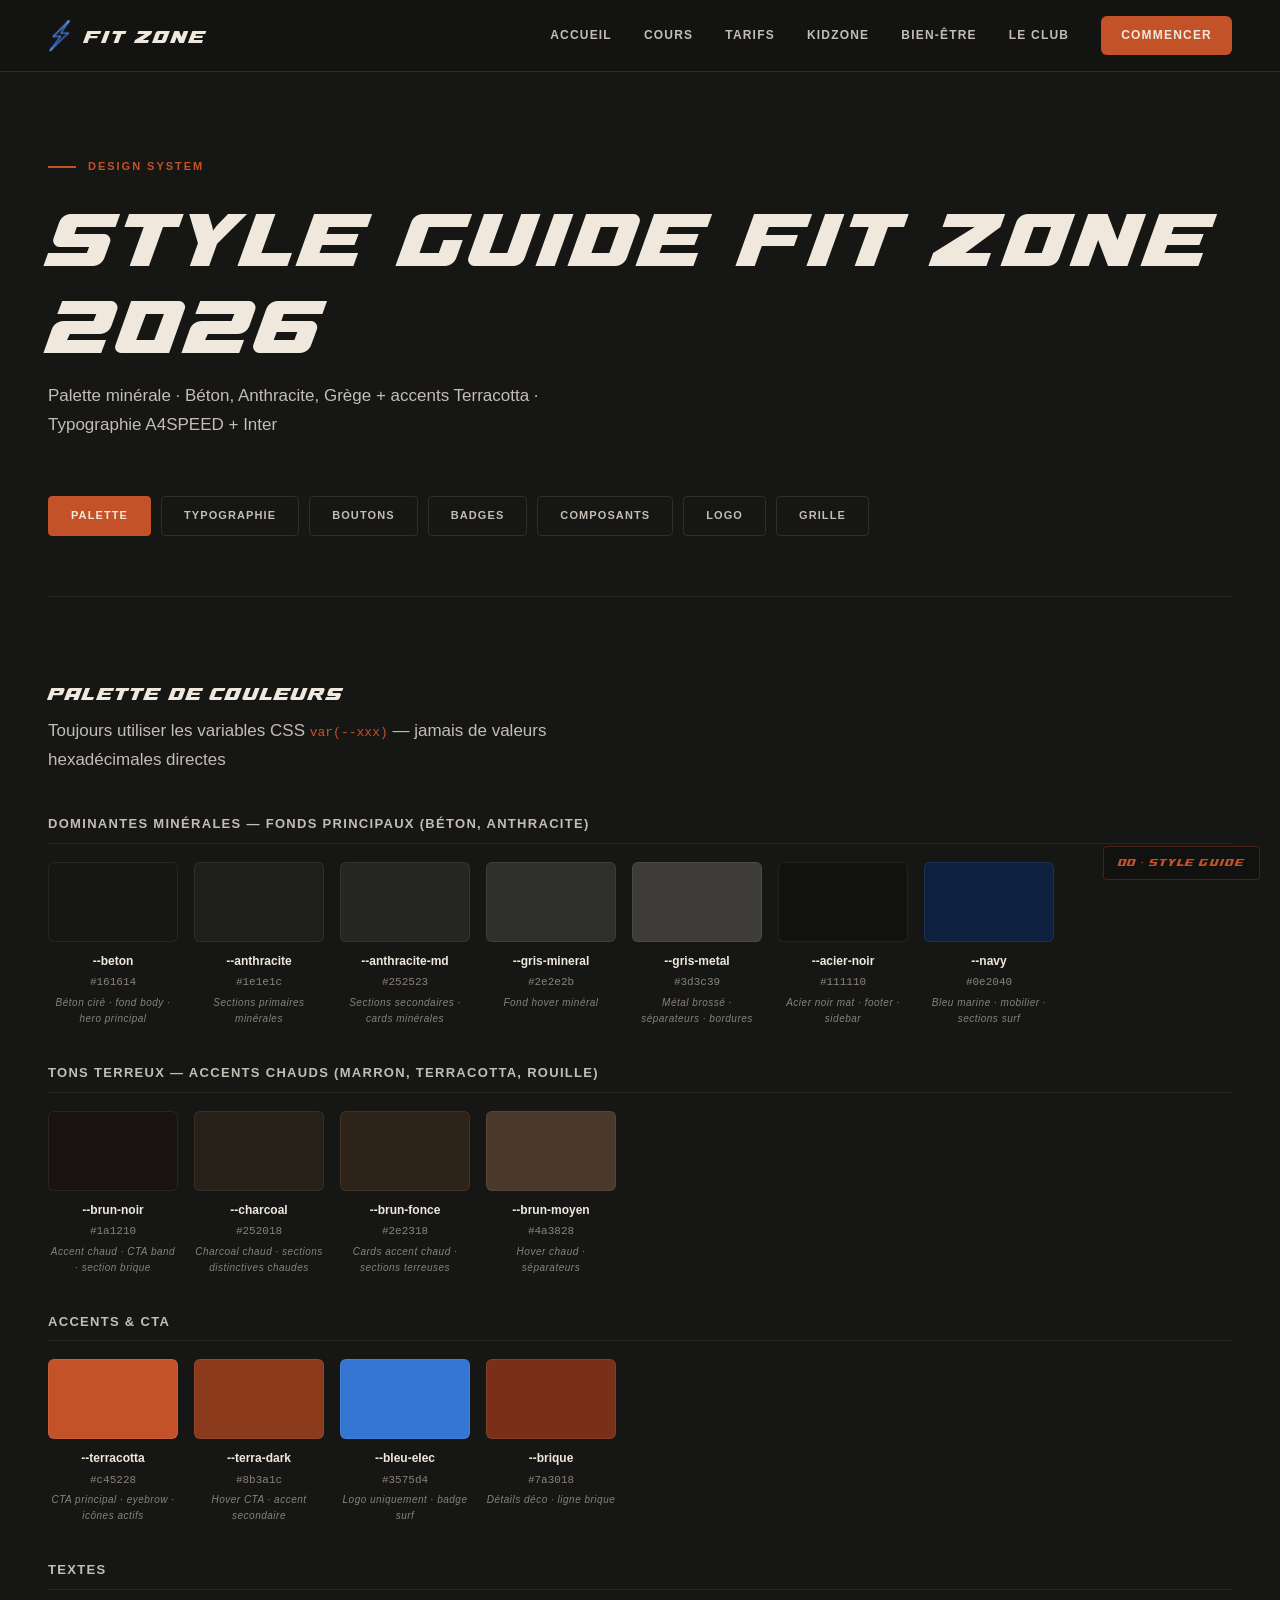
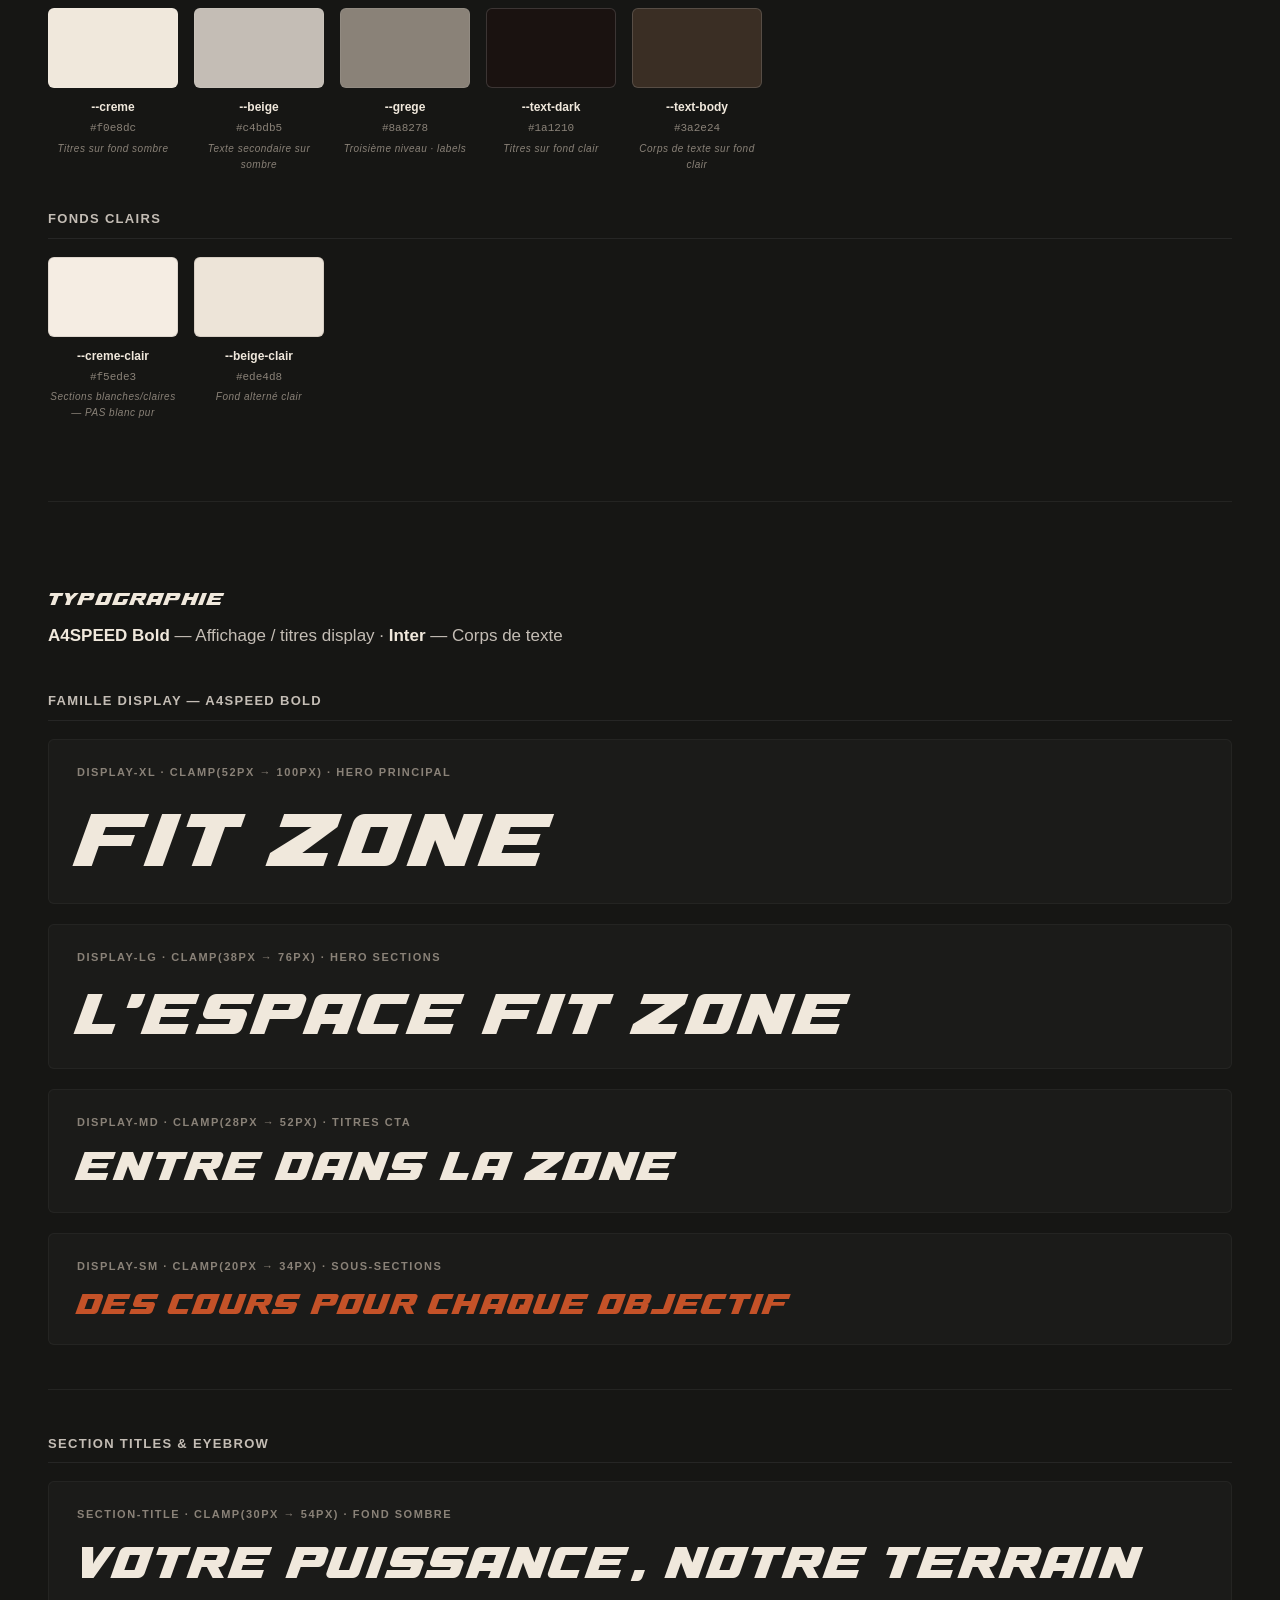
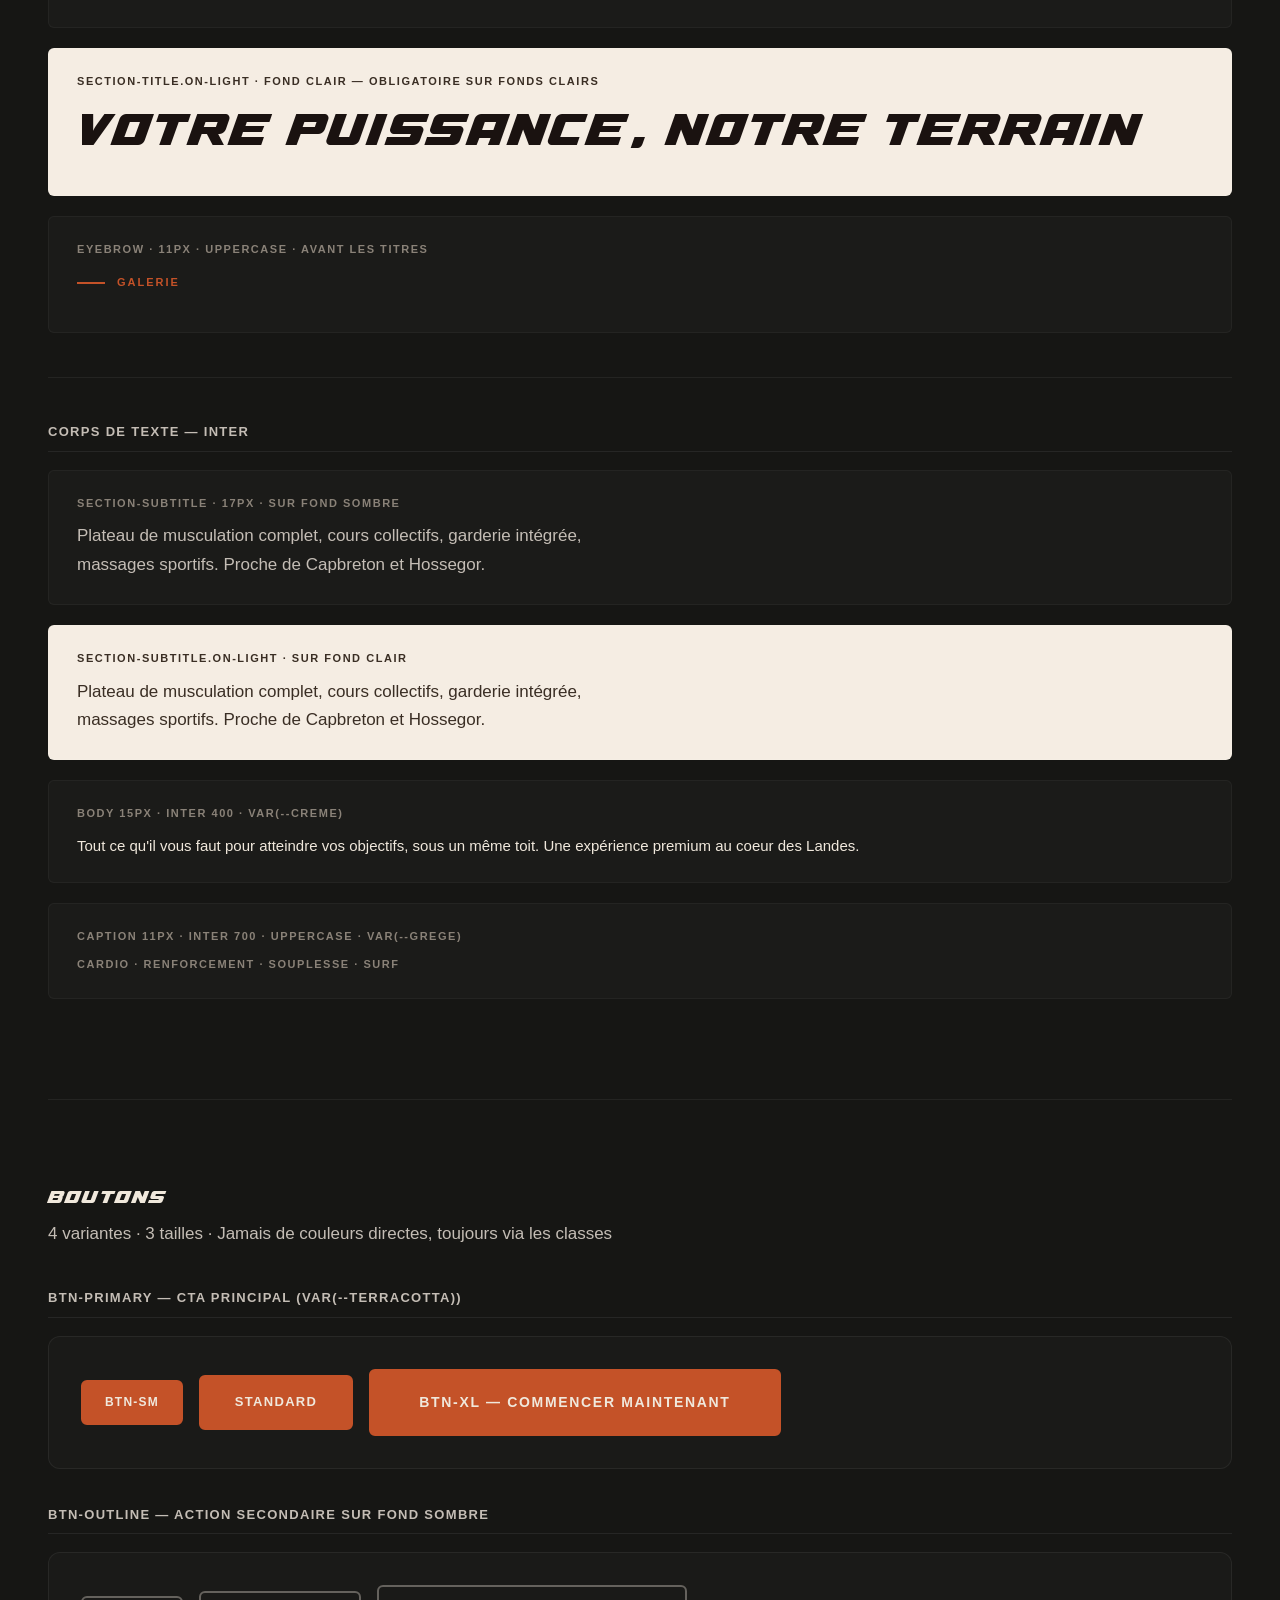
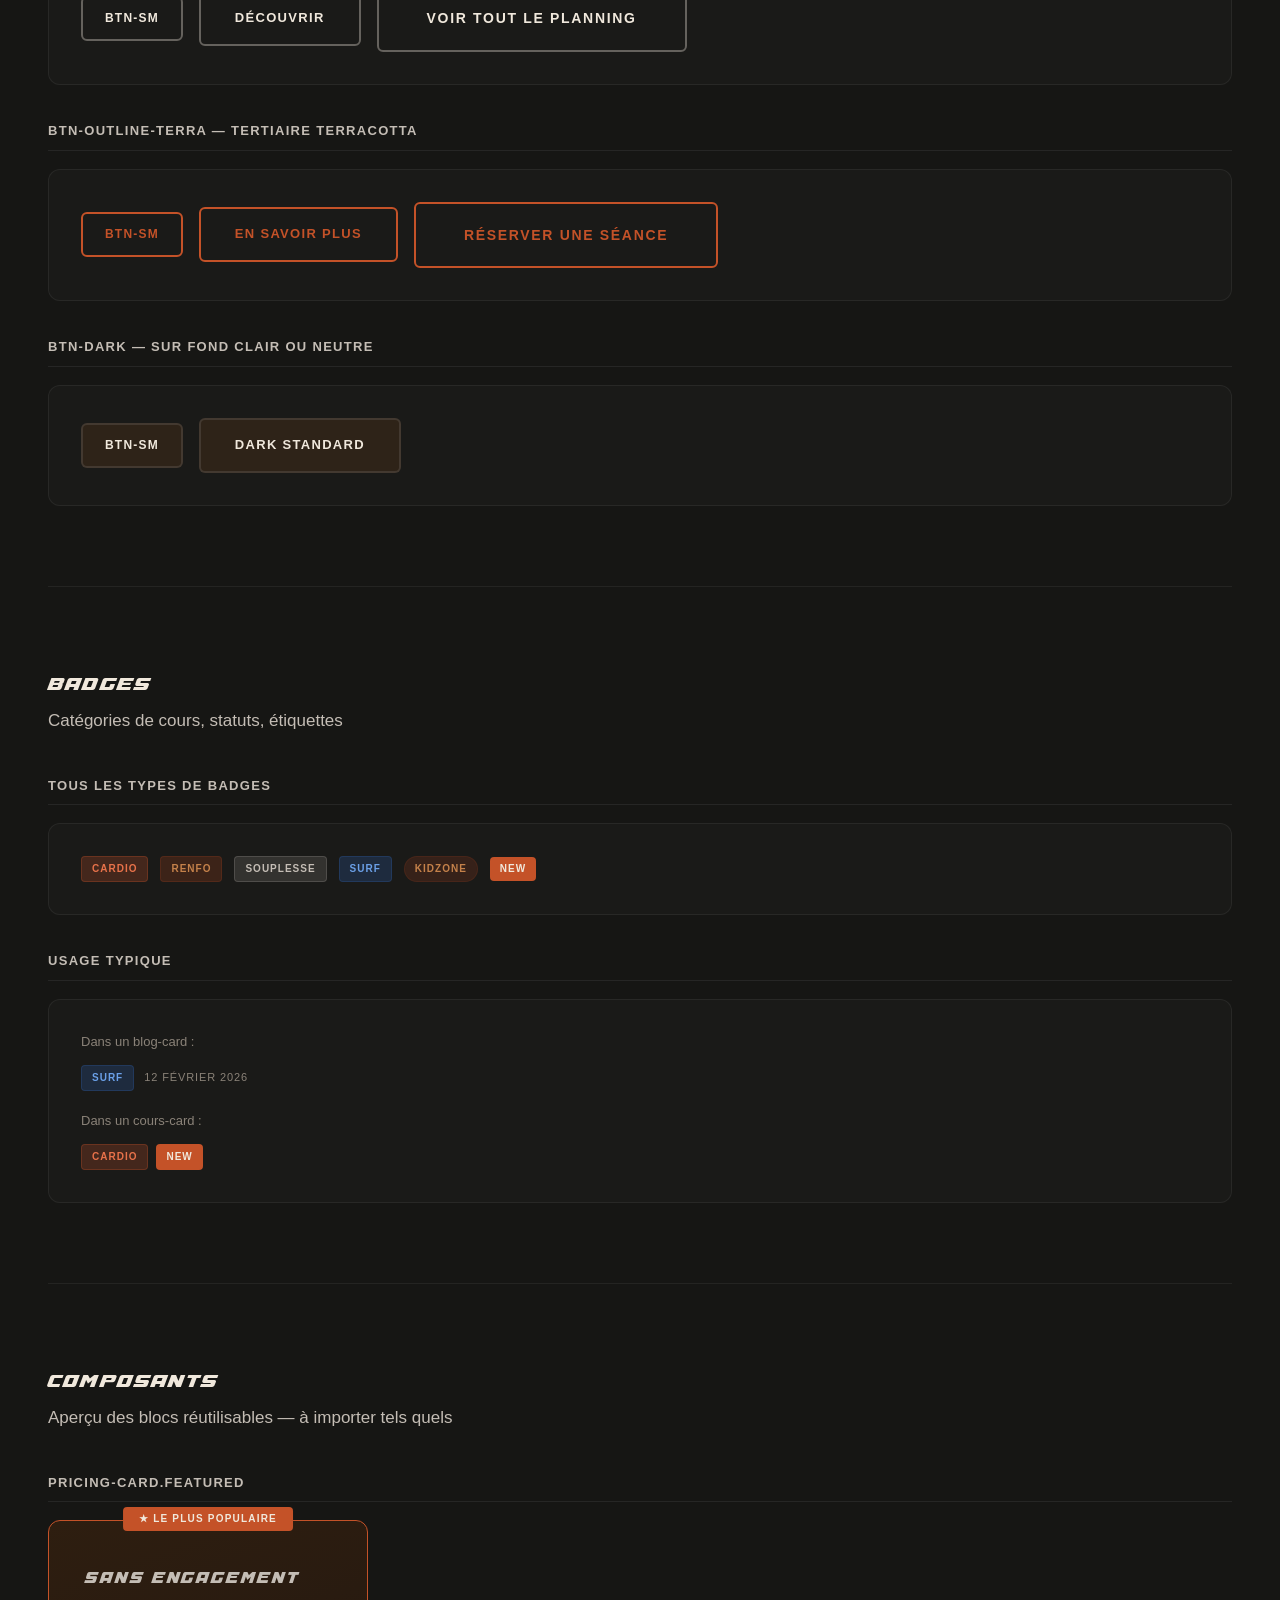
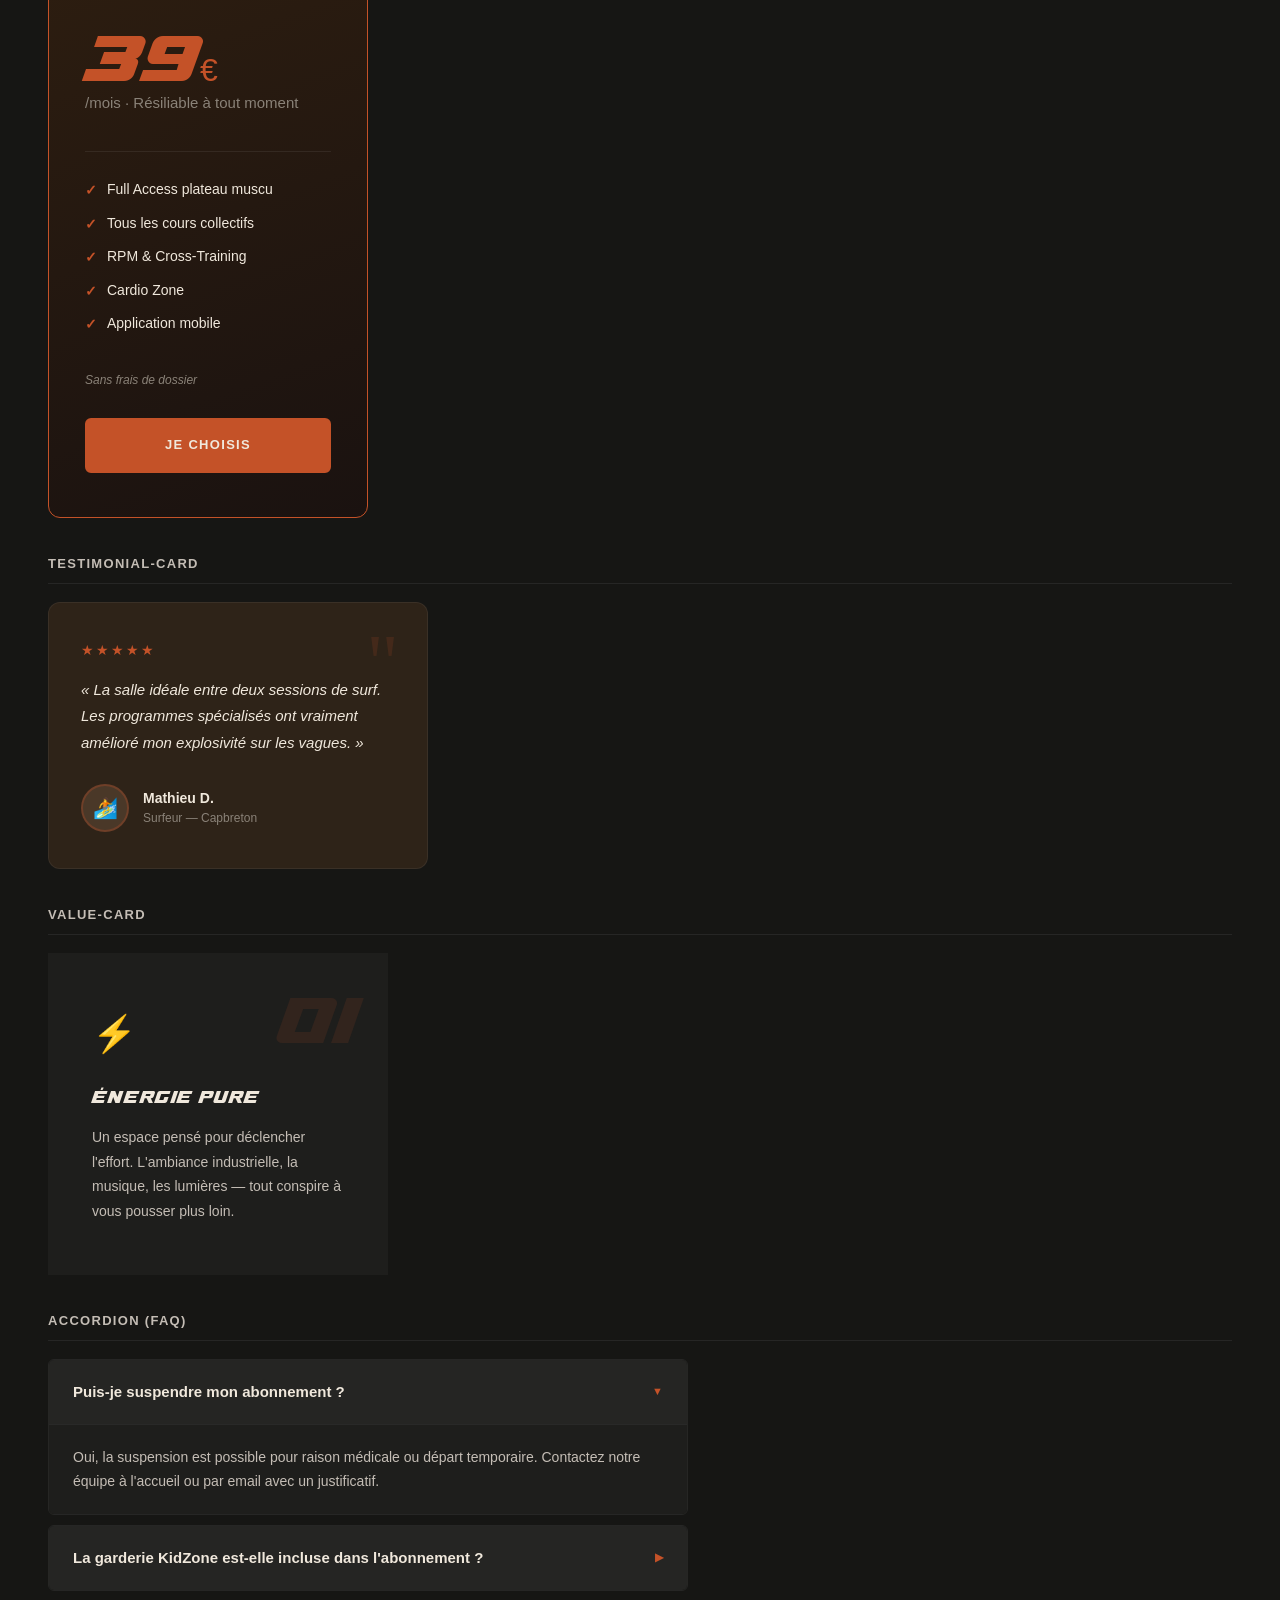
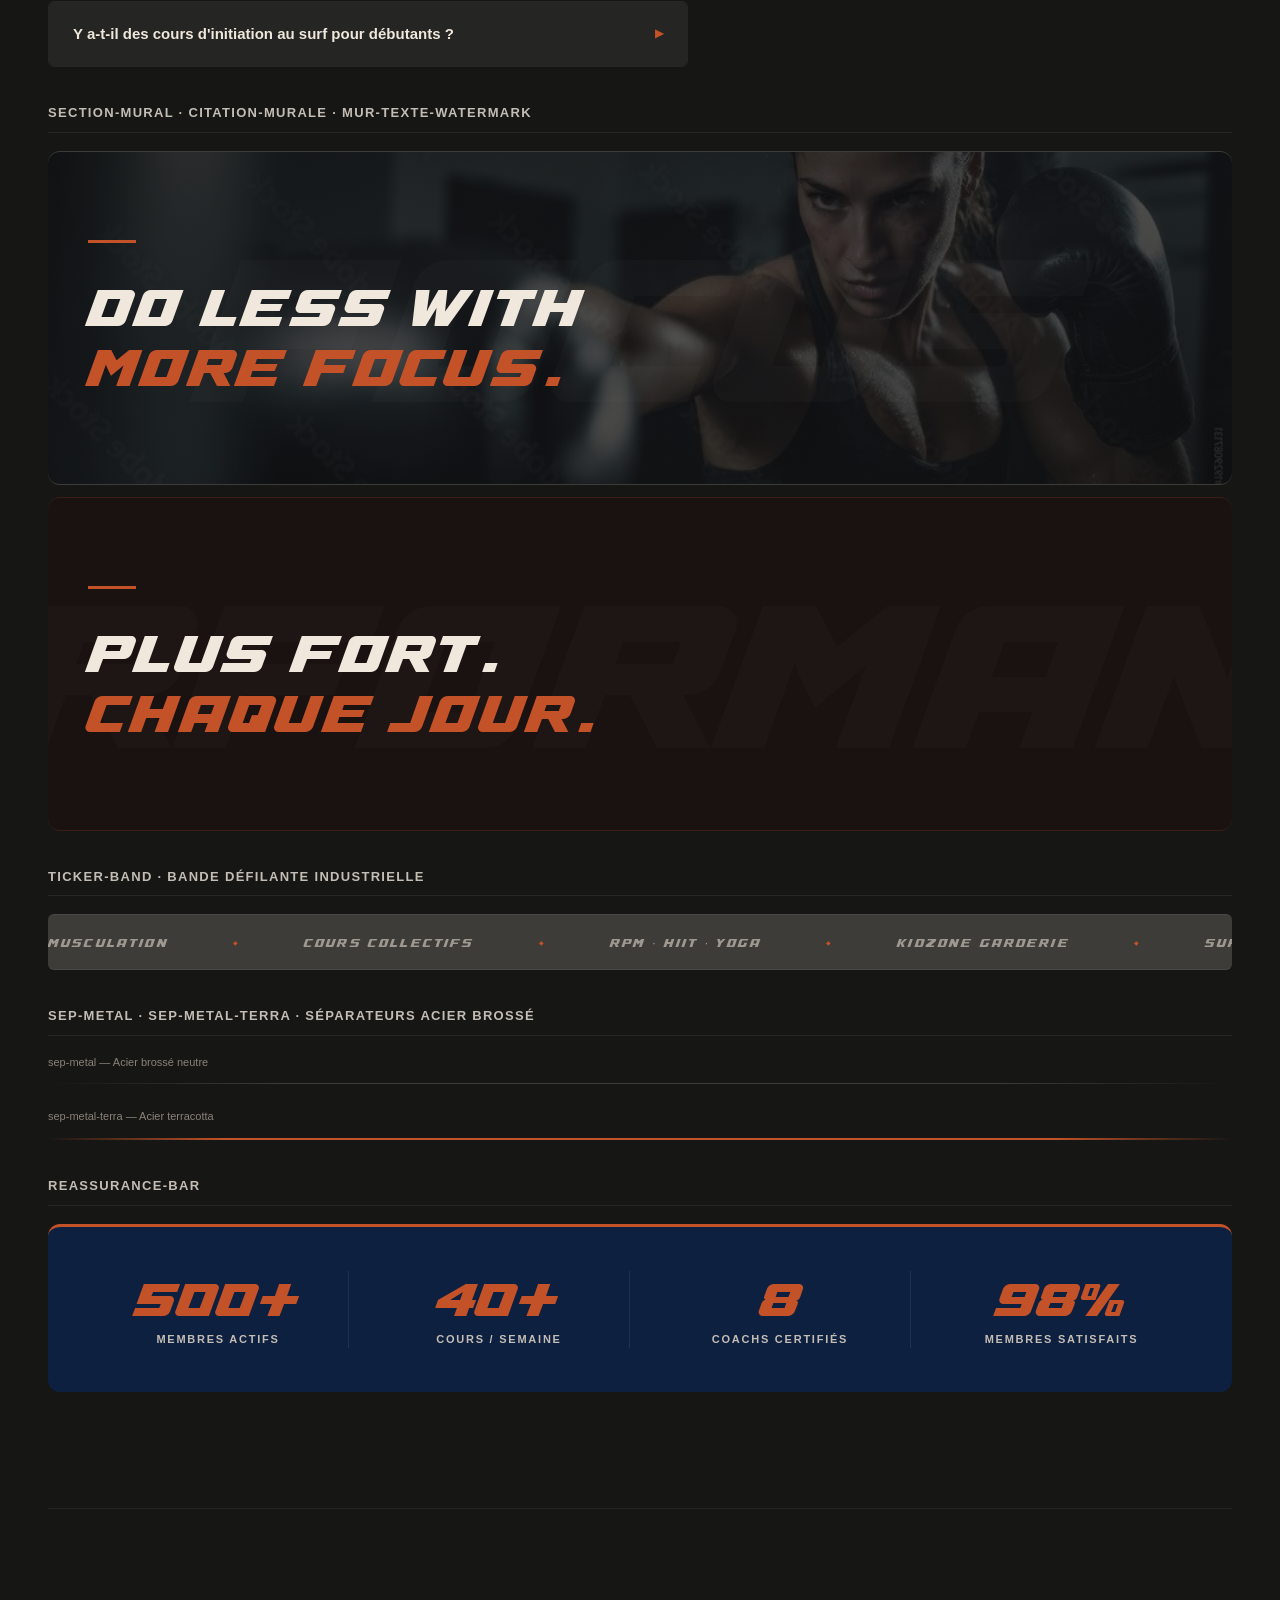
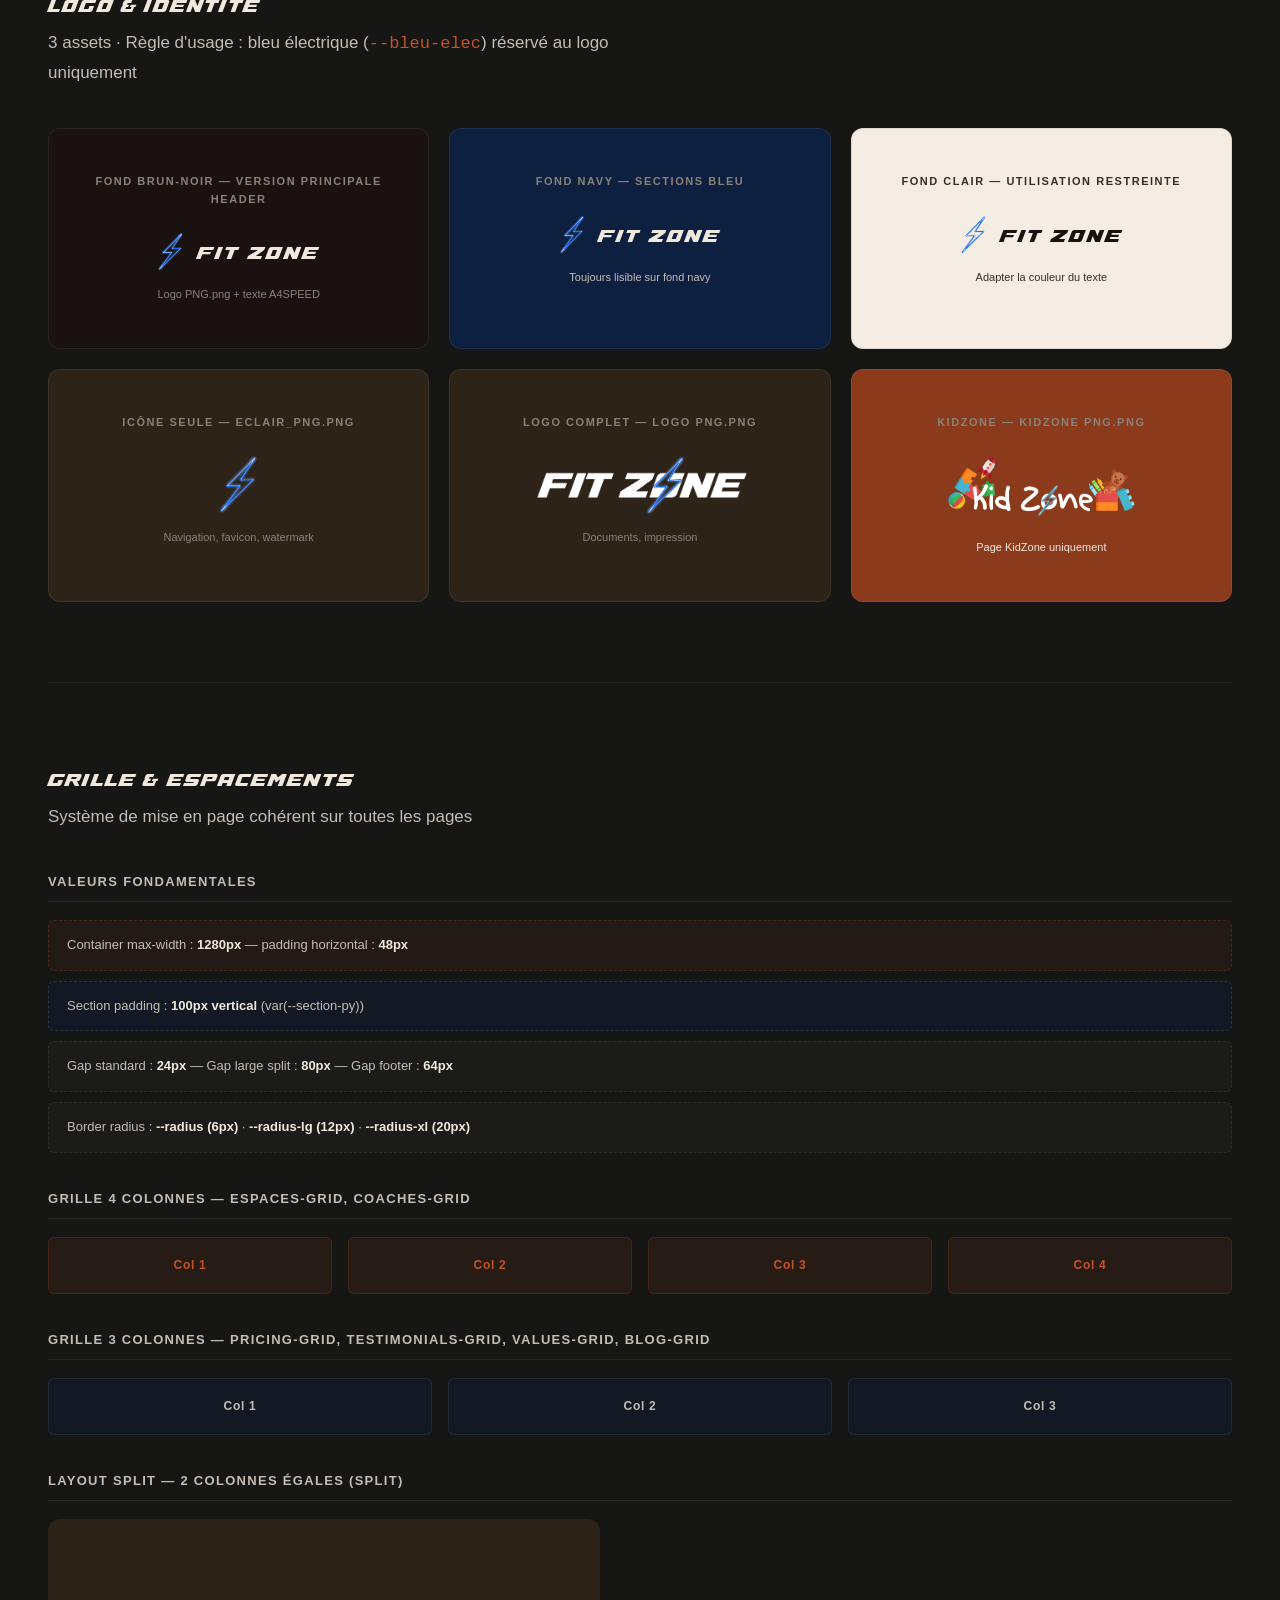
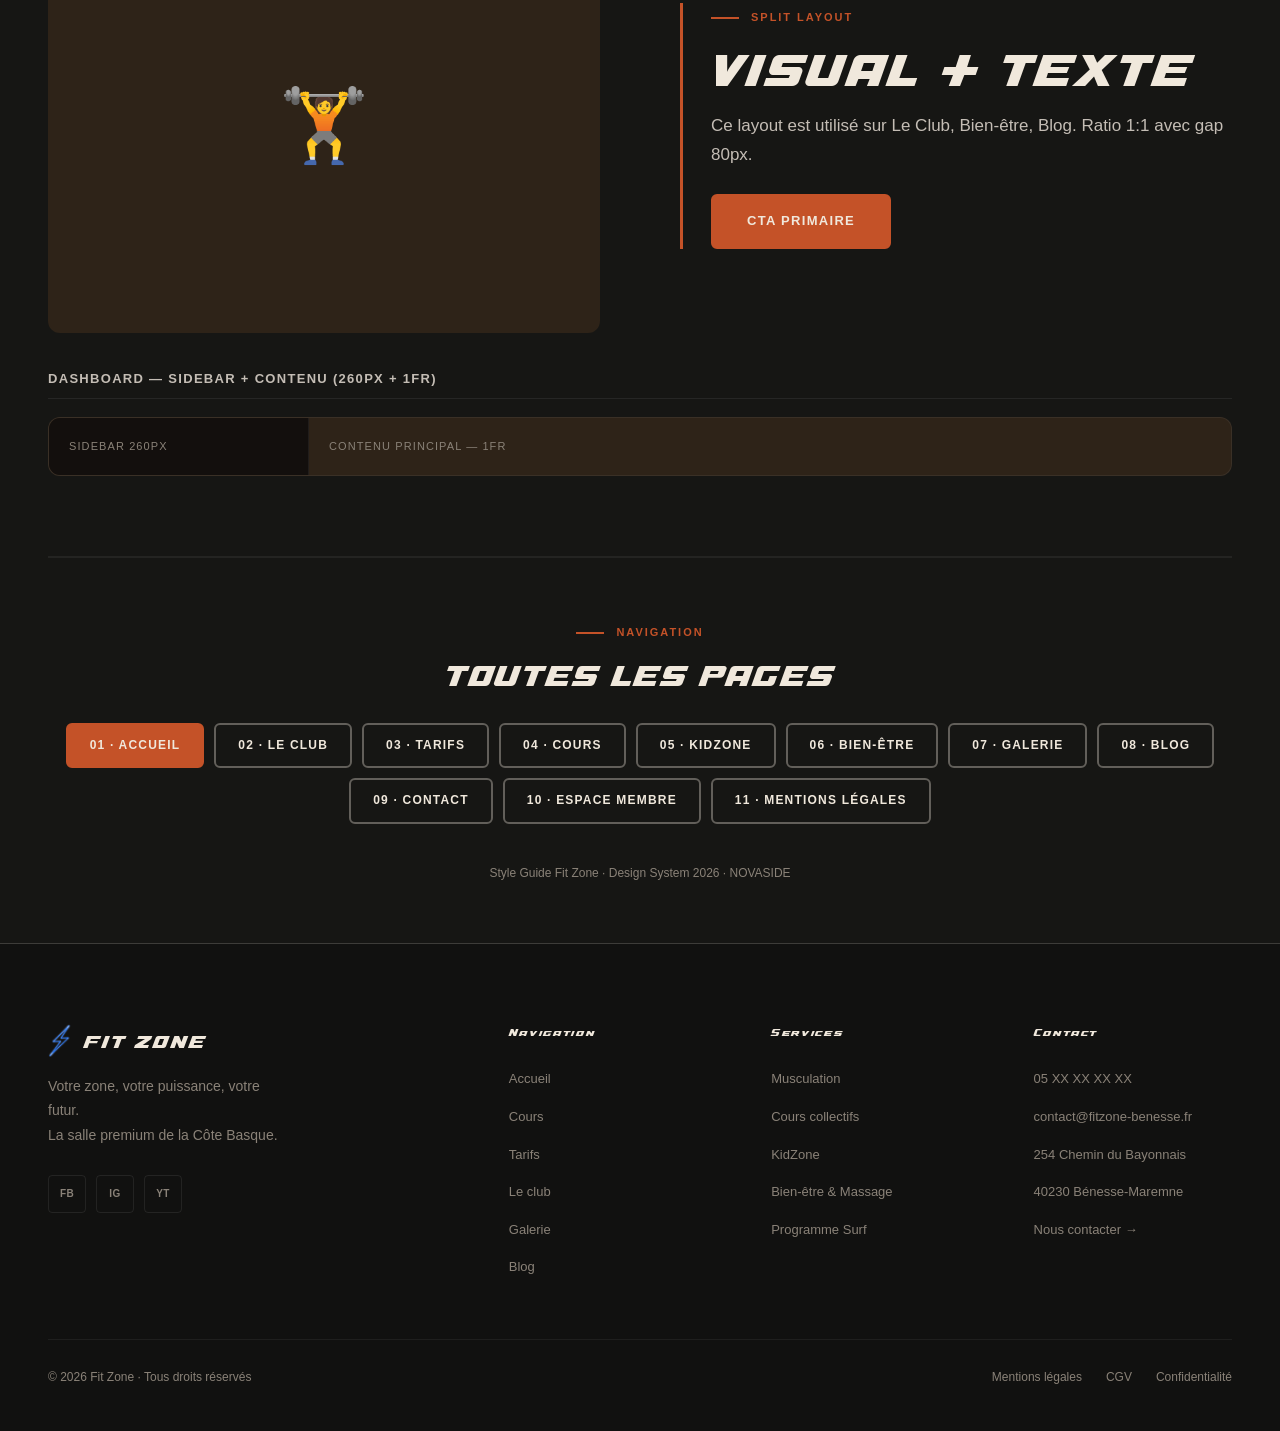
==== commit cff5e4fc: "Correction liens navbar" ====
--- a/00-styleguide.html
+++ b/00-styleguide.html
@@ -140,7 +140,7 @@
         <span class="logo-text">FIT ZONE</span>
       </div>
       <nav class="nav">
-        <a href="01-accueil.html">Accueil</a>
+        <a href="index.html">Accueil</a>
         <a href="04-cours.html">Cours</a>
         <a href="03-tarifs.html">Tarifs</a>
         <a href="05-kidzone.html">KidZone</a>
@@ -157,7 +157,8 @@
     <div style="padding: 80px 0 60px; border-bottom: 1px solid rgba(255,255,255,0.06);">
       <span class="eyebrow">DESIGN SYSTEM</span>
       <h1 class="display display-xl" style="color:var(--creme); margin-bottom:16px;">STYLE GUIDE FIT ZONE 2026</h1>
-      <p class="section-subtitle">Palette minérale · Béton, Anthracite, Grège + accents Terracotta · Typographie A4SPEED + Inter</p>
+      <p class="section-subtitle">Palette minérale · Béton, Anthracite, Grège + accents Terracotta · Typographie A4SPEED
+        + Inter</p>
       <div class="filters" style="margin-bottom:0;">
         <span class="filter-btn active">Palette</span>
         <span class="filter-btn">Typographie</span>
@@ -776,7 +777,7 @@
       <span class="eyebrow">NAVIGATION</span>
       <h2 class="display display-sm" style="color:var(--creme); margin-bottom:32px;">TOUTES LES PAGES</h2>
       <div style="display: flex; gap: 10px; justify-content: center; flex-wrap: wrap;">
-        <a href="01-accueil.html" class="btn btn-primary btn-sm">01 · Accueil</a>
+        <a href="index.html" class="btn btn-primary btn-sm">01 · Accueil</a>
         <a href="02-le-club.html" class="btn btn-outline btn-sm">02 · Le Club</a>
         <a href="03-tarifs.html" class="btn btn-outline btn-sm">03 · Tarifs</a>
         <a href="04-cours.html" class="btn btn-outline btn-sm">04 · Cours</a>
@@ -813,7 +814,7 @@
         <div class="footer-col">
           <h4>Navigation</h4>
           <ul>
-            <li><a href="01-accueil.html">Accueil</a></li>
+            <li><a href="index.html">Accueil</a></li>
             <li><a href="04-cours.html">Cours</a></li>
             <li><a href="03-tarifs.html">Tarifs</a></li>
             <li><a href="02-le-club.html">Le club</a></li>
--- a/style.css
+++ b/style.css
@@ -596,9 +596,10 @@
   position: absolute;
   inset: 0;
   background: linear-gradient(to top,
-      rgba(26, 18, 16, 0.95) 0%,
-      rgba(26, 18, 16, 0.4) 50%,
-      transparent 100%);
+      rgba(26, 18, 16, 0.97) 0%,
+      rgba(26, 18, 16, 0.85) 30%,
+      rgba(26, 18, 16, 0.3) 55%,
+      transparent 70%);
   display: flex;
   flex-direction: column;
   justify-content: flex-end;
@@ -608,9 +609,10 @@
 
 .espace-card:hover .espace-overlay {
   background: linear-gradient(to top,
-      rgba(196, 82, 40, 0.85) 0%,
-      rgba(26, 18, 16, 0.5) 60%,
-      transparent 100%);
+      rgba(196, 82, 40, 0.95) 0%,
+      rgba(196, 82, 40, 0.7) 35%,
+      rgba(26, 18, 16, 0.2) 60%,
+      transparent 75%);
 }
 
 .espace-icon {
@@ -1442,11 +1444,10 @@
 }
 
 .map-placeholder {
-  background: linear-gradient(135deg, #1a2035, #0e1830);
+  background: url('img/map.png') center / cover no-repeat;
   display: flex;
   align-items: center;
   justify-content: center;
-  font-size: 64px;
   position: relative;
   overflow: hidden;
 }
@@ -1455,10 +1456,7 @@
   content: '';
   position: absolute;
   inset: 0;
-  background: repeating-linear-gradient(90deg, transparent, transparent 40px,
-      rgba(53, 117, 212, 0.04) 40px, rgba(53, 117, 212, 0.04) 41px),
-    repeating-linear-gradient(0deg, transparent, transparent 40px,
-      rgba(53, 117, 212, 0.04) 40px, rgba(53, 117, 212, 0.04) 41px);
+  background: rgba(10, 16, 32, 0.45);
 }
 
 .map-info {
@@ -1566,7 +1564,7 @@
   text-align: center;
   position: relative;
   overflow: hidden;
-  background: var(--brun-noir);
+  background: url('img/rejoindre_zone.jpg') center / cover no-repeat;
 }
 
 .cta-band::before {
@@ -1574,8 +1572,8 @@
   position: absolute;
   inset: 0;
   background:
-    radial-gradient(ellipse 80% 60% at 50% 50%, rgba(196, 82, 40, 0.07) 0%, transparent 70%),
-    repeating-linear-gradient(45deg, transparent, transparent 4px, rgba(255, 255, 255, 0.007) 4px, rgba(255, 255, 255, 0.007) 5px);
+    linear-gradient(160deg, rgba(22, 14, 10, 0.88) 0%, rgba(22, 14, 10, 0.72) 50%, rgba(22, 14, 10, 0.88) 100%),
+    radial-gradient(ellipse 80% 60% at 50% 50%, rgba(196, 82, 40, 0.12) 0%, transparent 70%);
 }
 
 .cta-band>.container {
@@ -1619,7 +1617,7 @@
   padding: 130px 0;
   text-align: center;
   overflow: hidden;
-  background: var(--navy);
+  background: url('img/special_surf.jpg') center / cover no-repeat;
 }
 
 .surf-section::before {
@@ -1627,7 +1625,7 @@
   position: absolute;
   inset: 0;
   background:
-    linear-gradient(160deg, rgba(26, 18, 16, 0.7) 0%, transparent 50%, rgba(26, 18, 16, 0.5) 100%),
+    linear-gradient(160deg, rgba(8, 16, 36, 0.88) 0%, rgba(8, 16, 36, 0.72) 50%, rgba(8, 16, 36, 0.88) 100%),
     repeating-linear-gradient(135deg, transparent, transparent 20px, rgba(255, 255, 255, 0.01) 20px, rgba(255, 255, 255, 0.01) 21px);
 }
 
@@ -1998,7 +1996,8 @@
    Style "DO LESS WITH MORE FOCUS." mural / typographie murale noire
    ============================================================ */
 .section-mural {
-  background: var(--acier-noir);
+  background: linear-gradient(160deg, rgba(14, 14, 14, 0.85) 0%, rgba(14, 14, 14, 0.70) 50%, rgba(14, 14, 14, 0.85) 100%),
+    url('img/focus.jpg') center / cover no-repeat;
   border-top: 1px solid var(--gris-metal);
   border-bottom: 1px solid var(--gris-metal);
   padding: 88px 0;
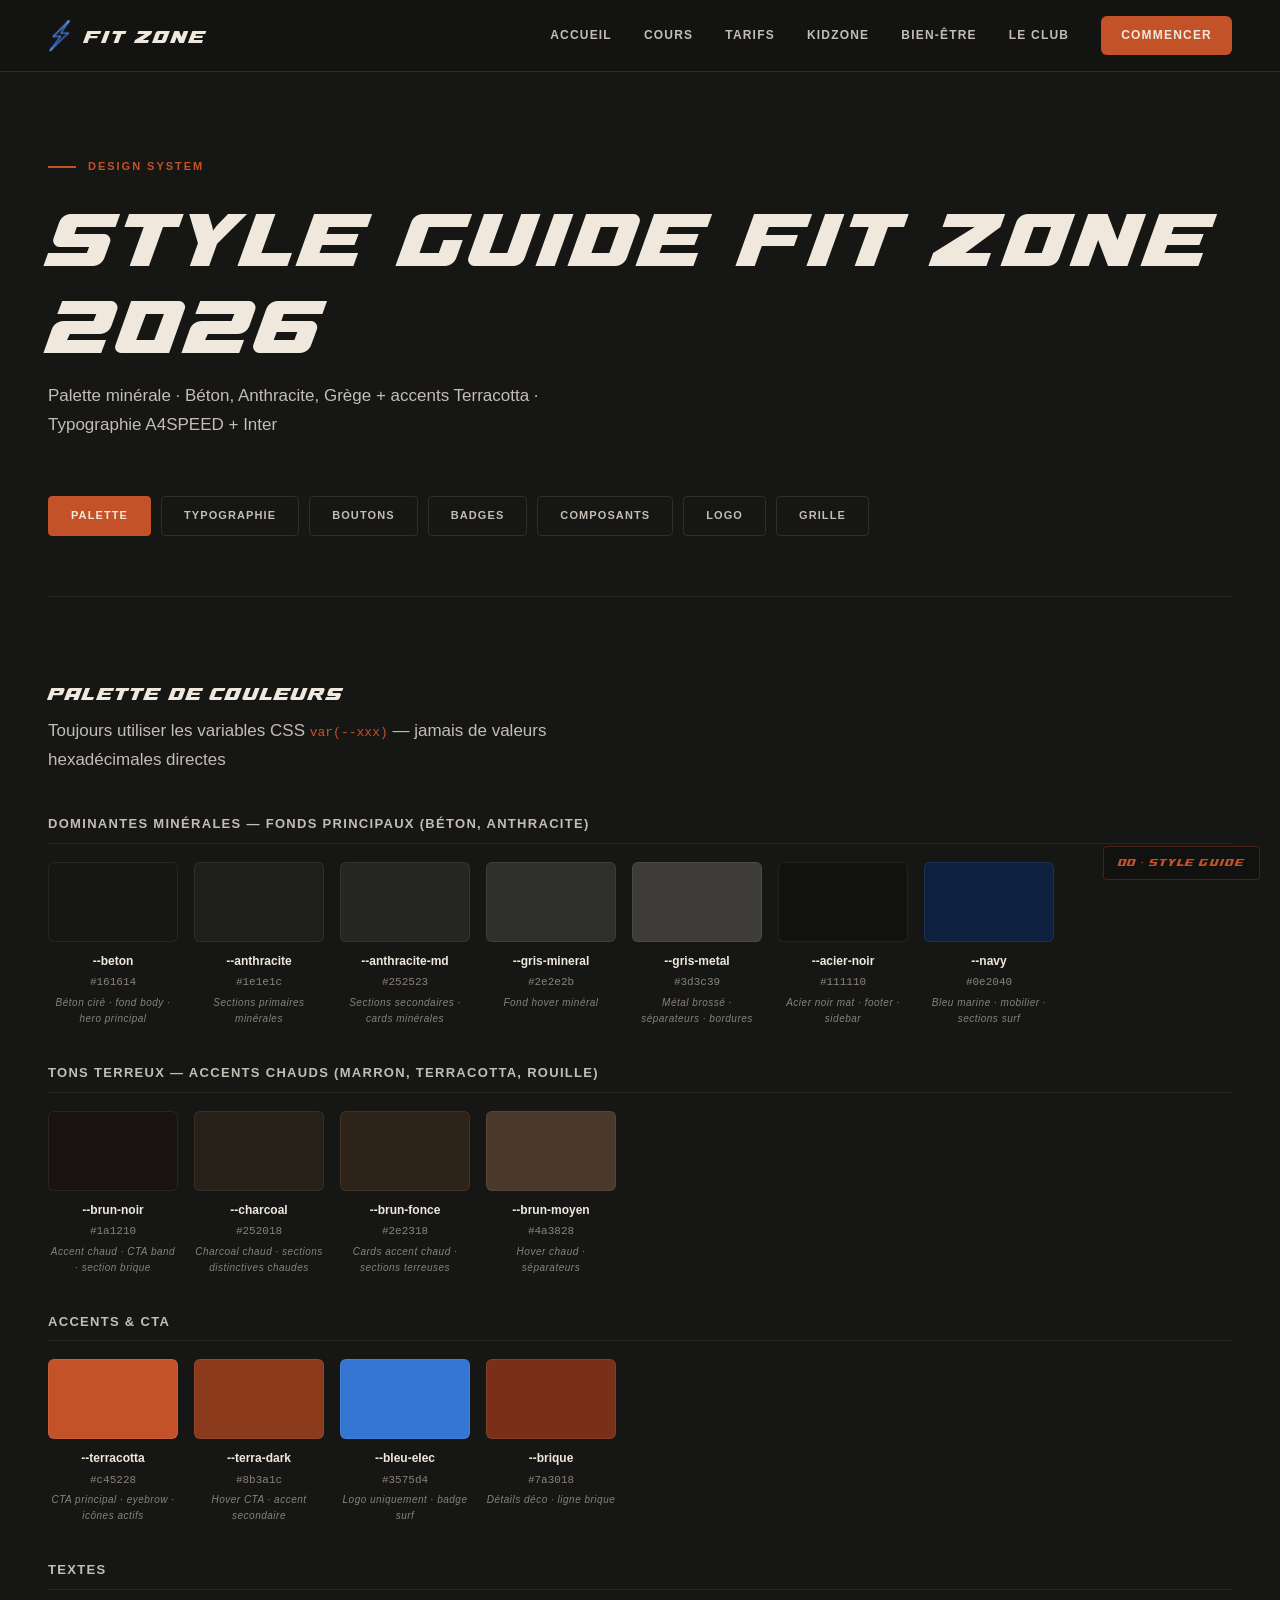
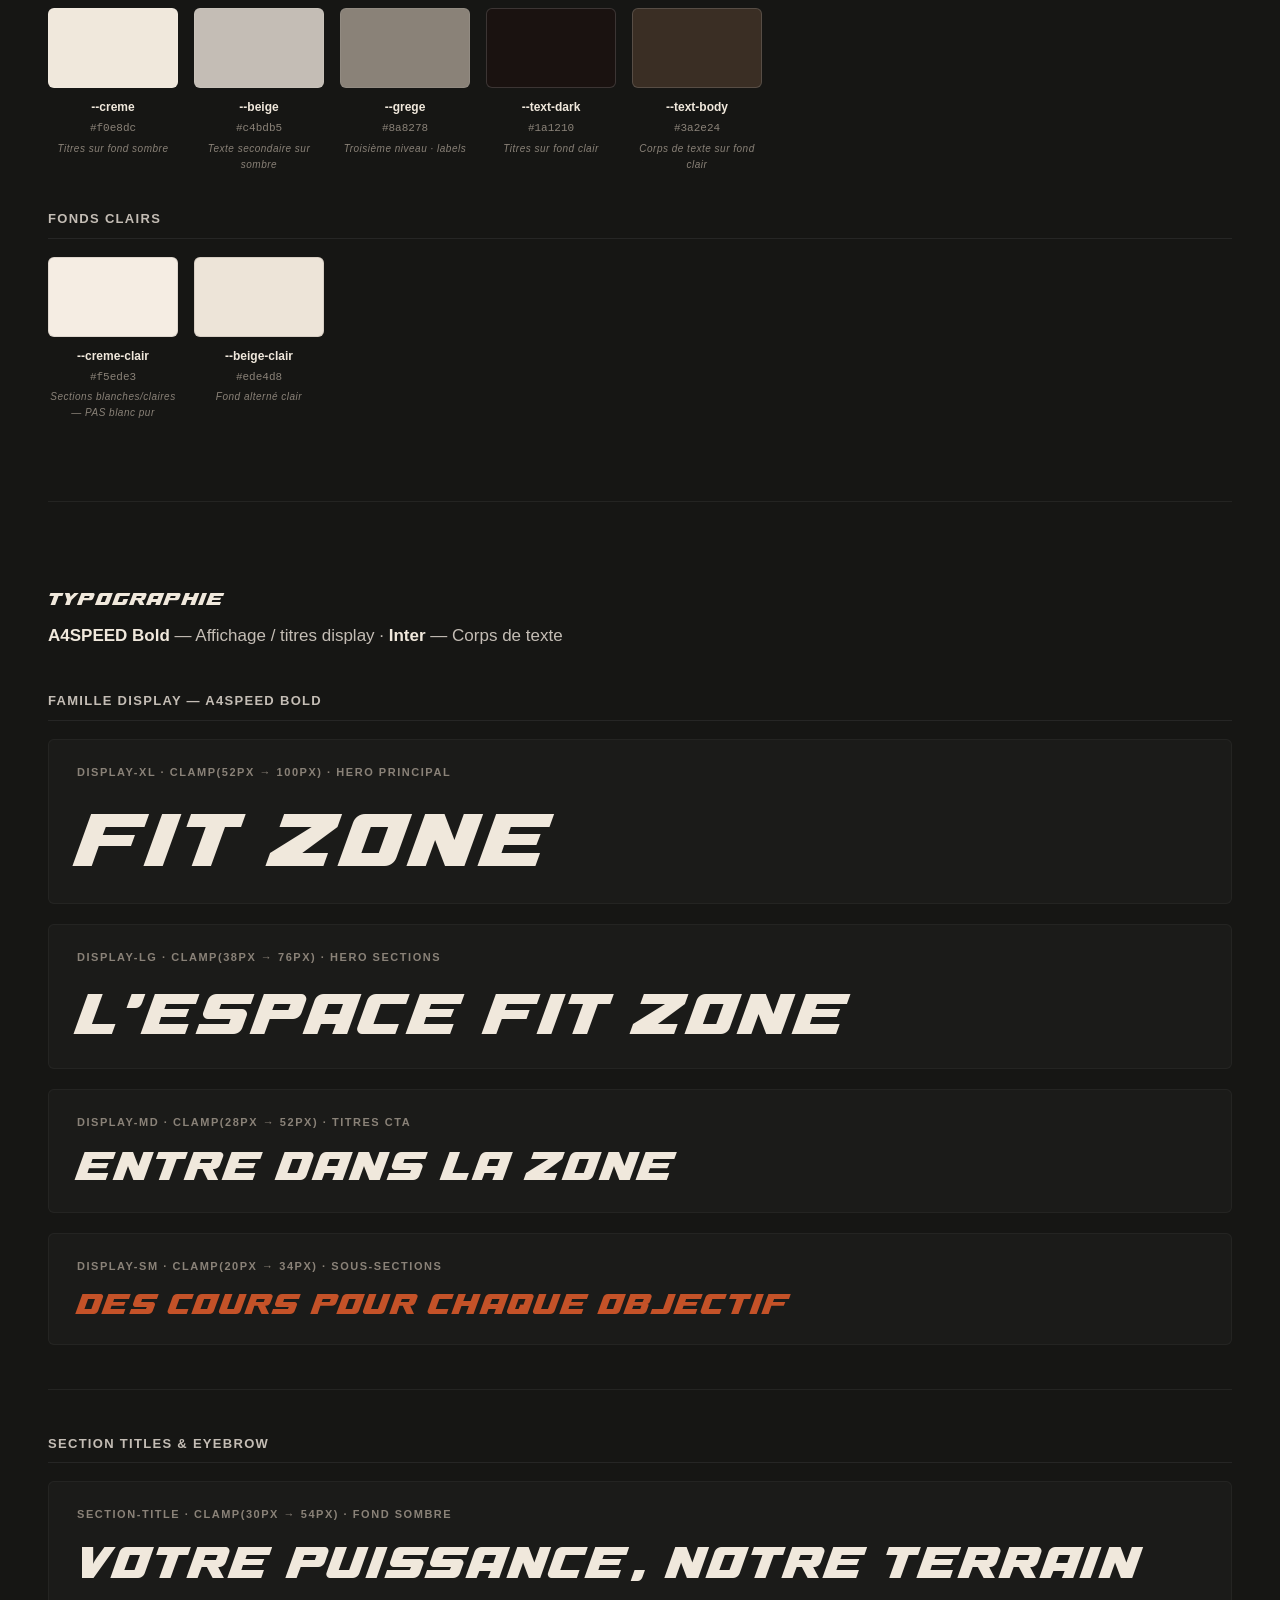
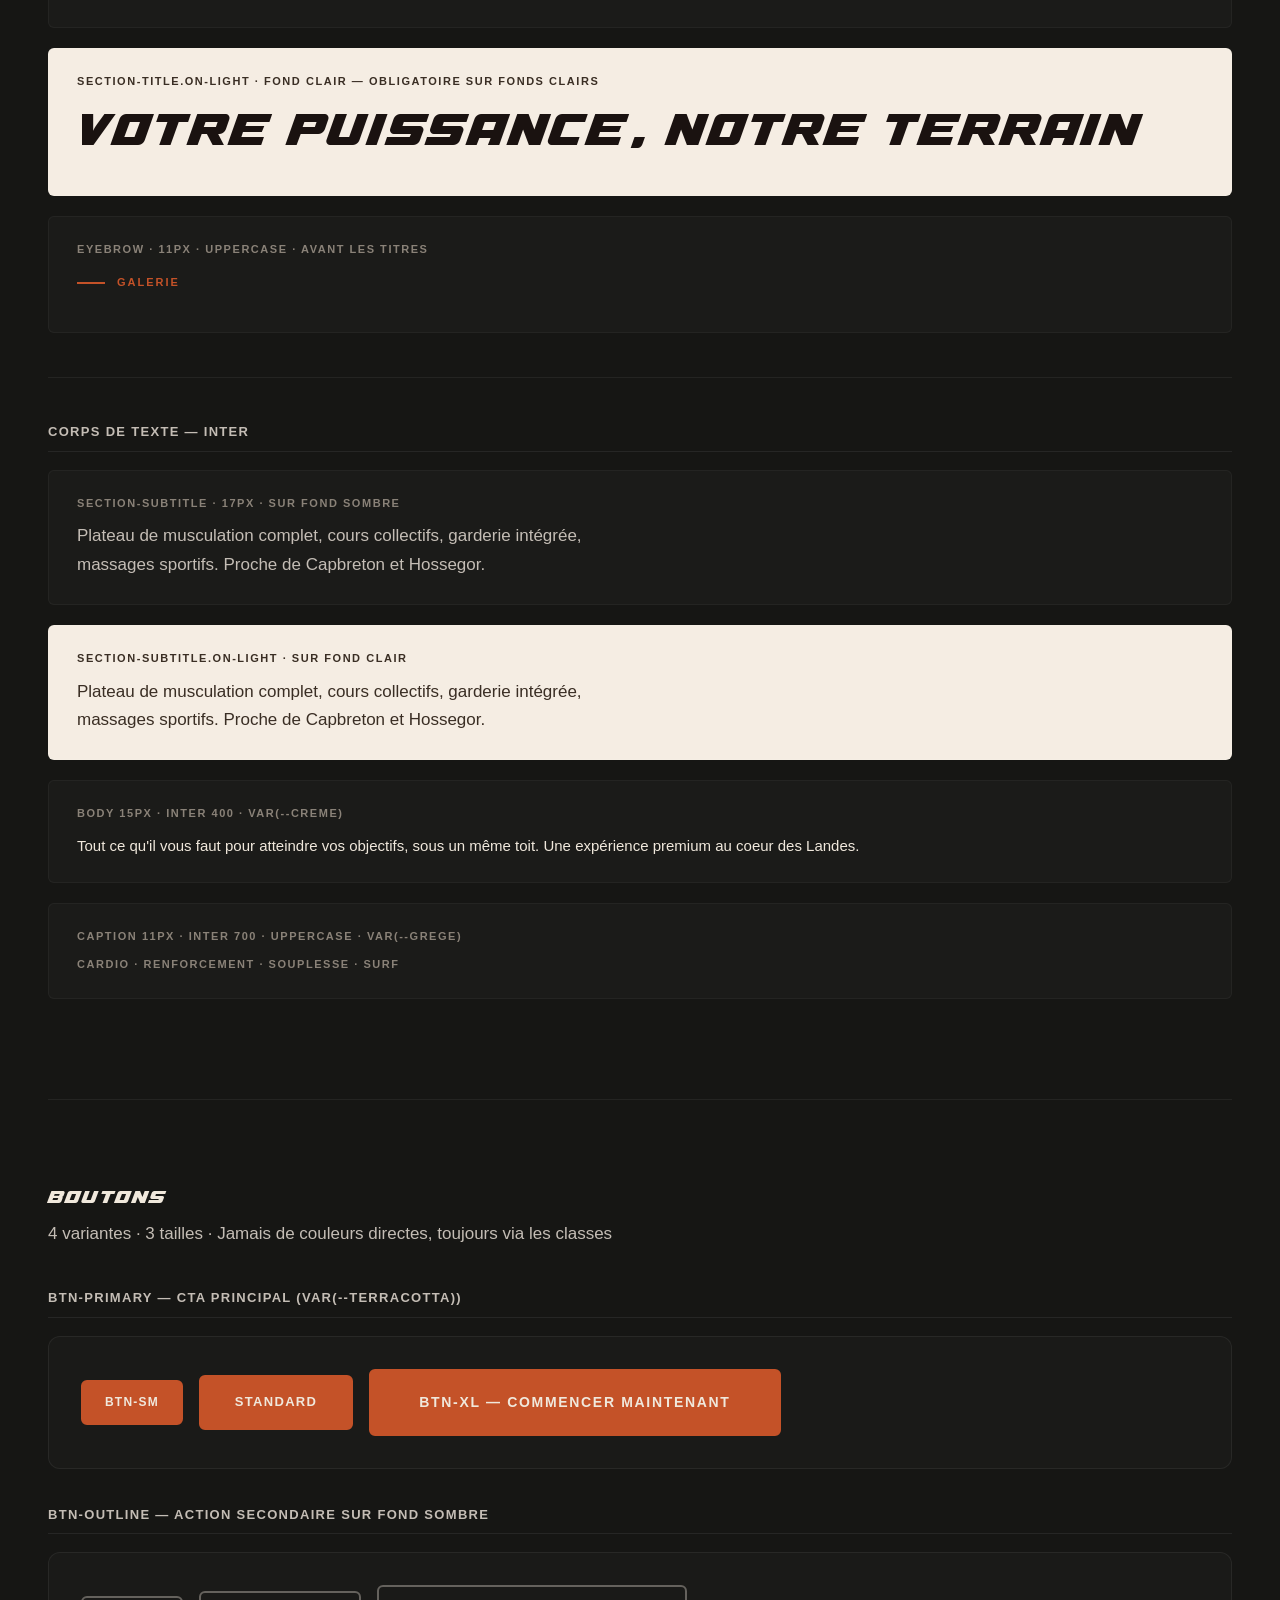
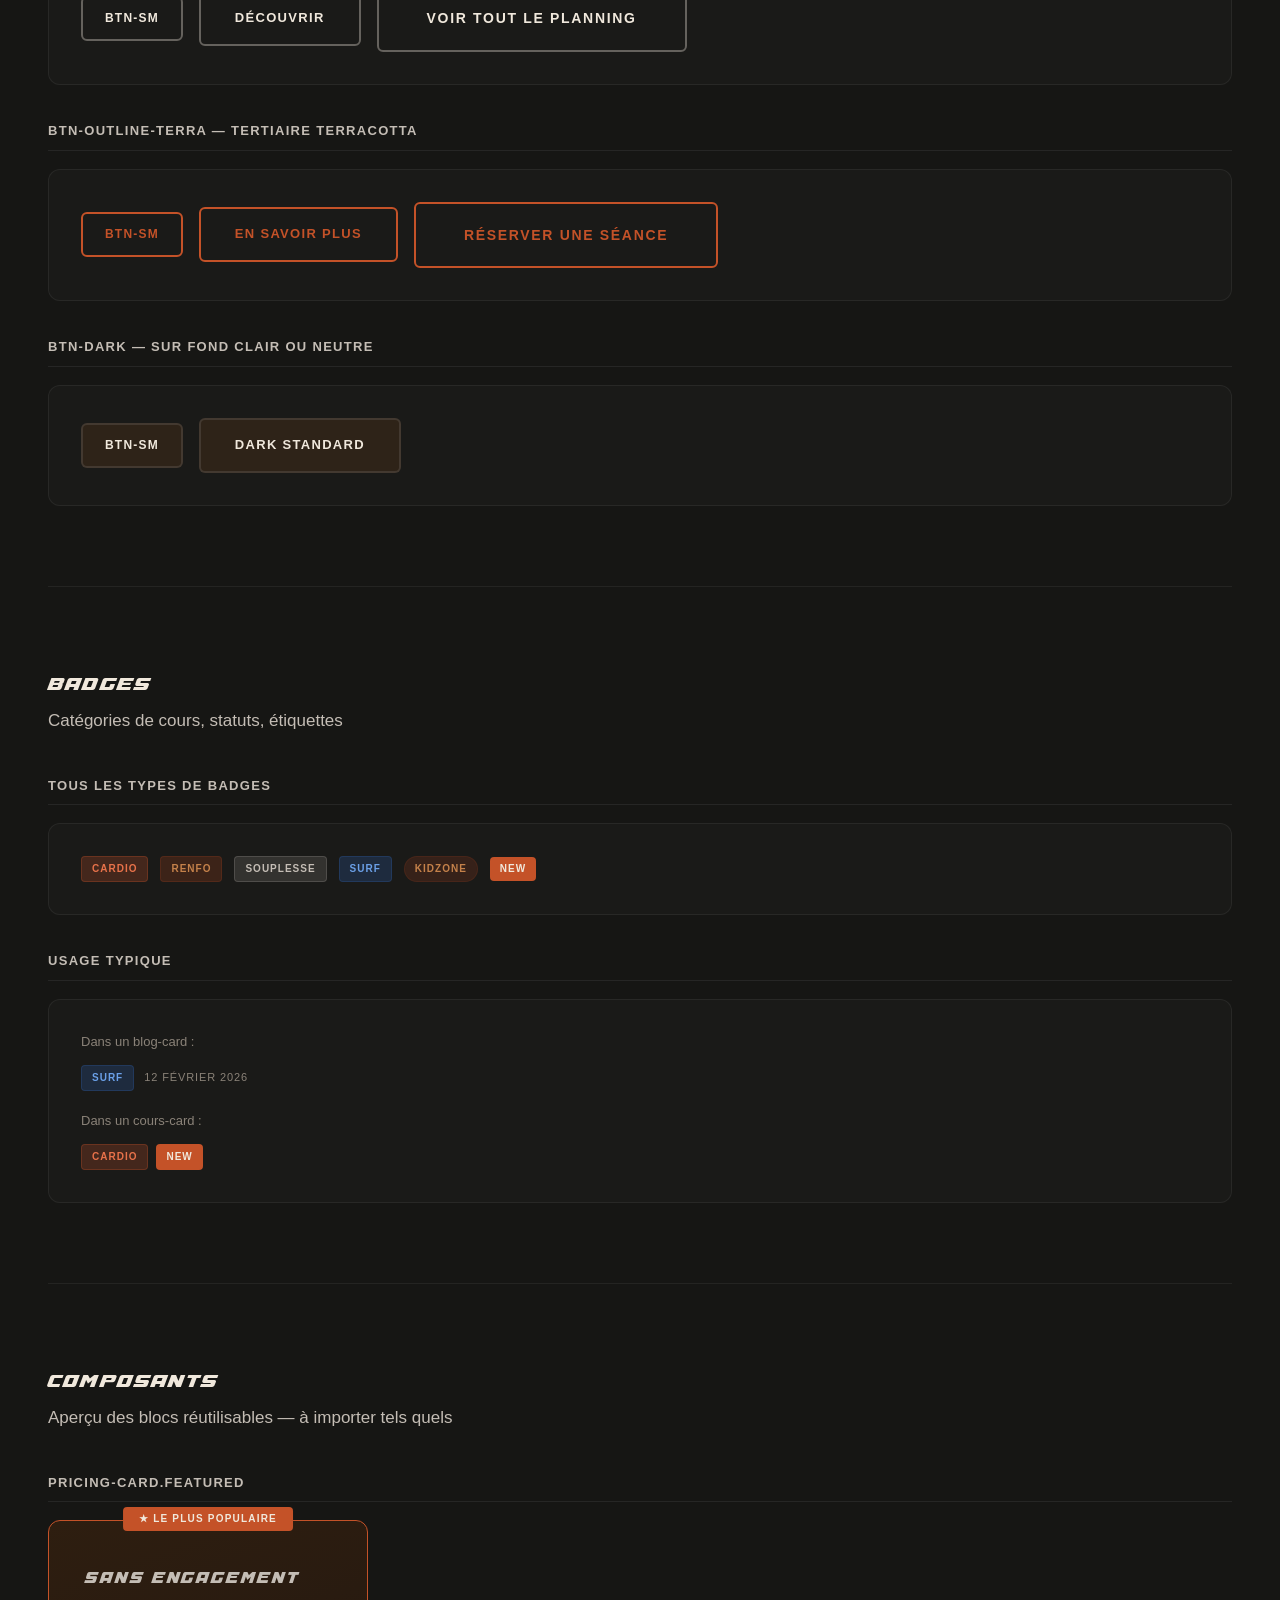
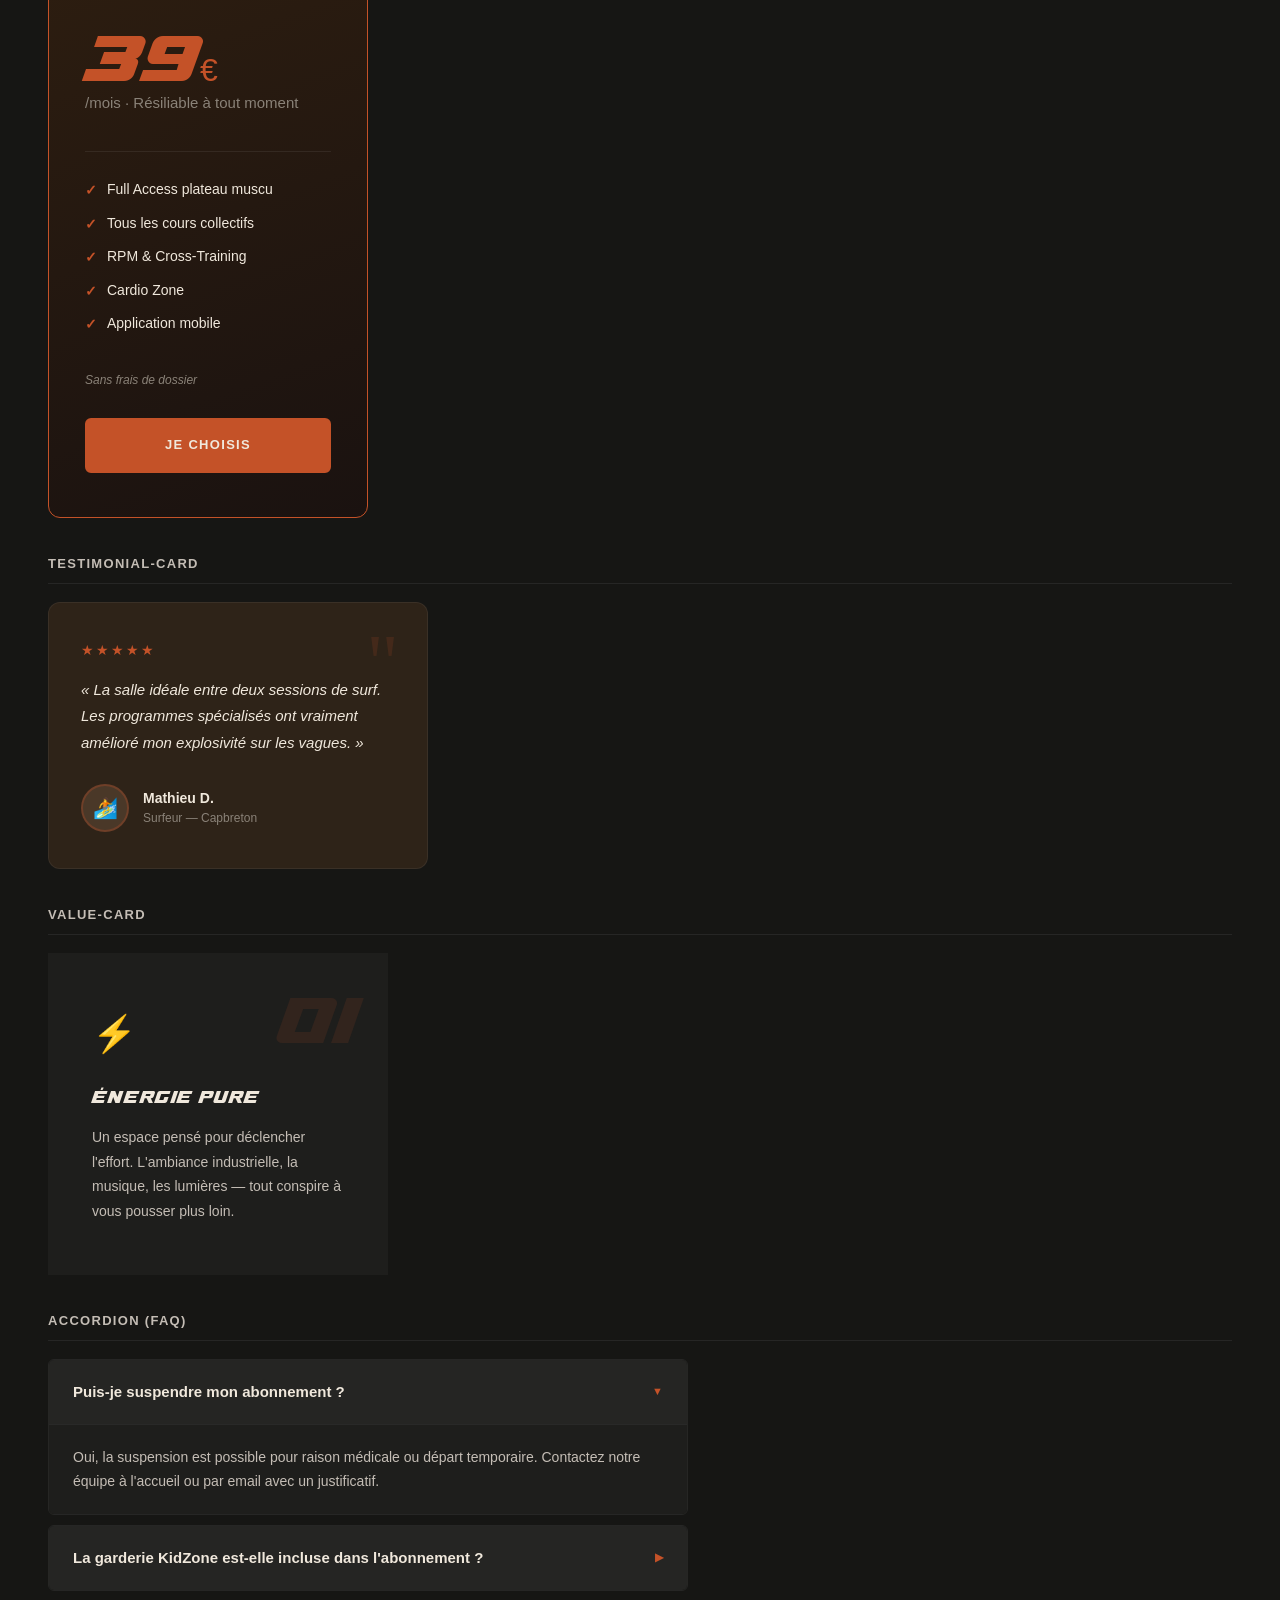
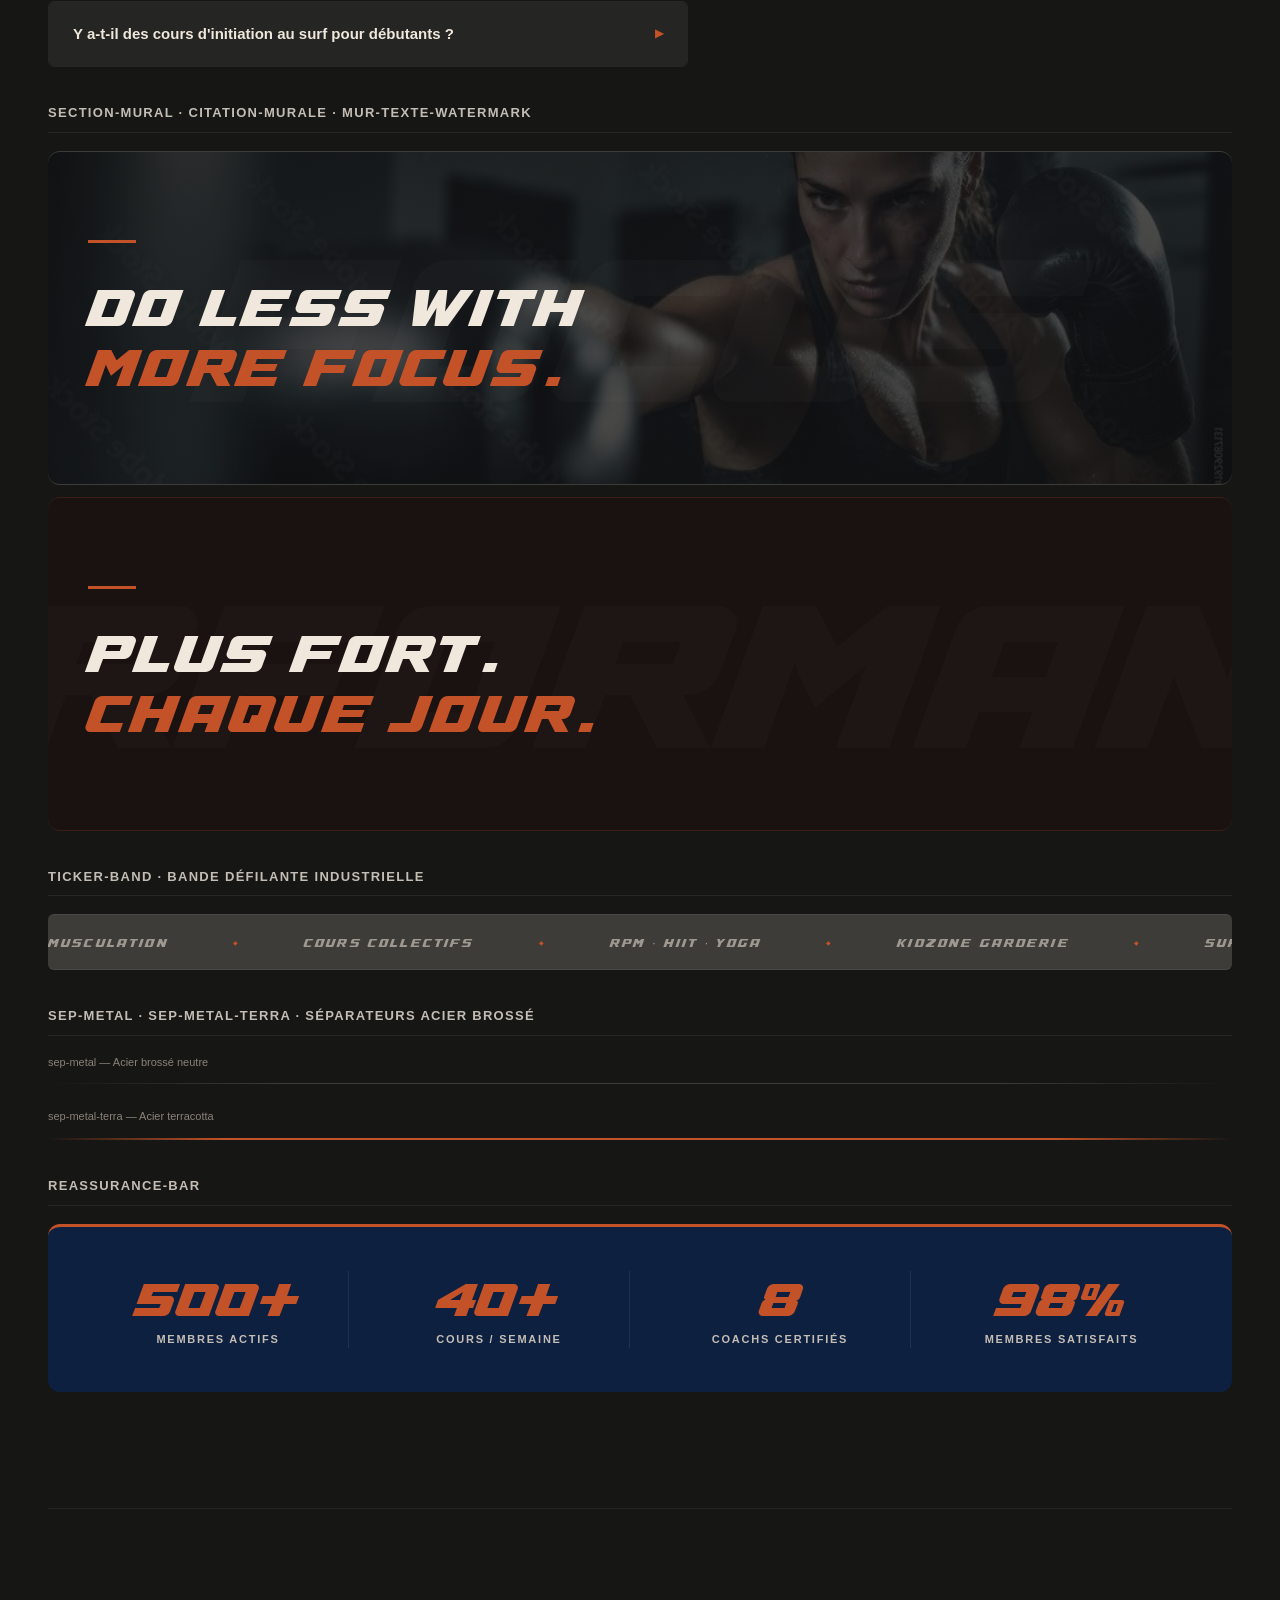
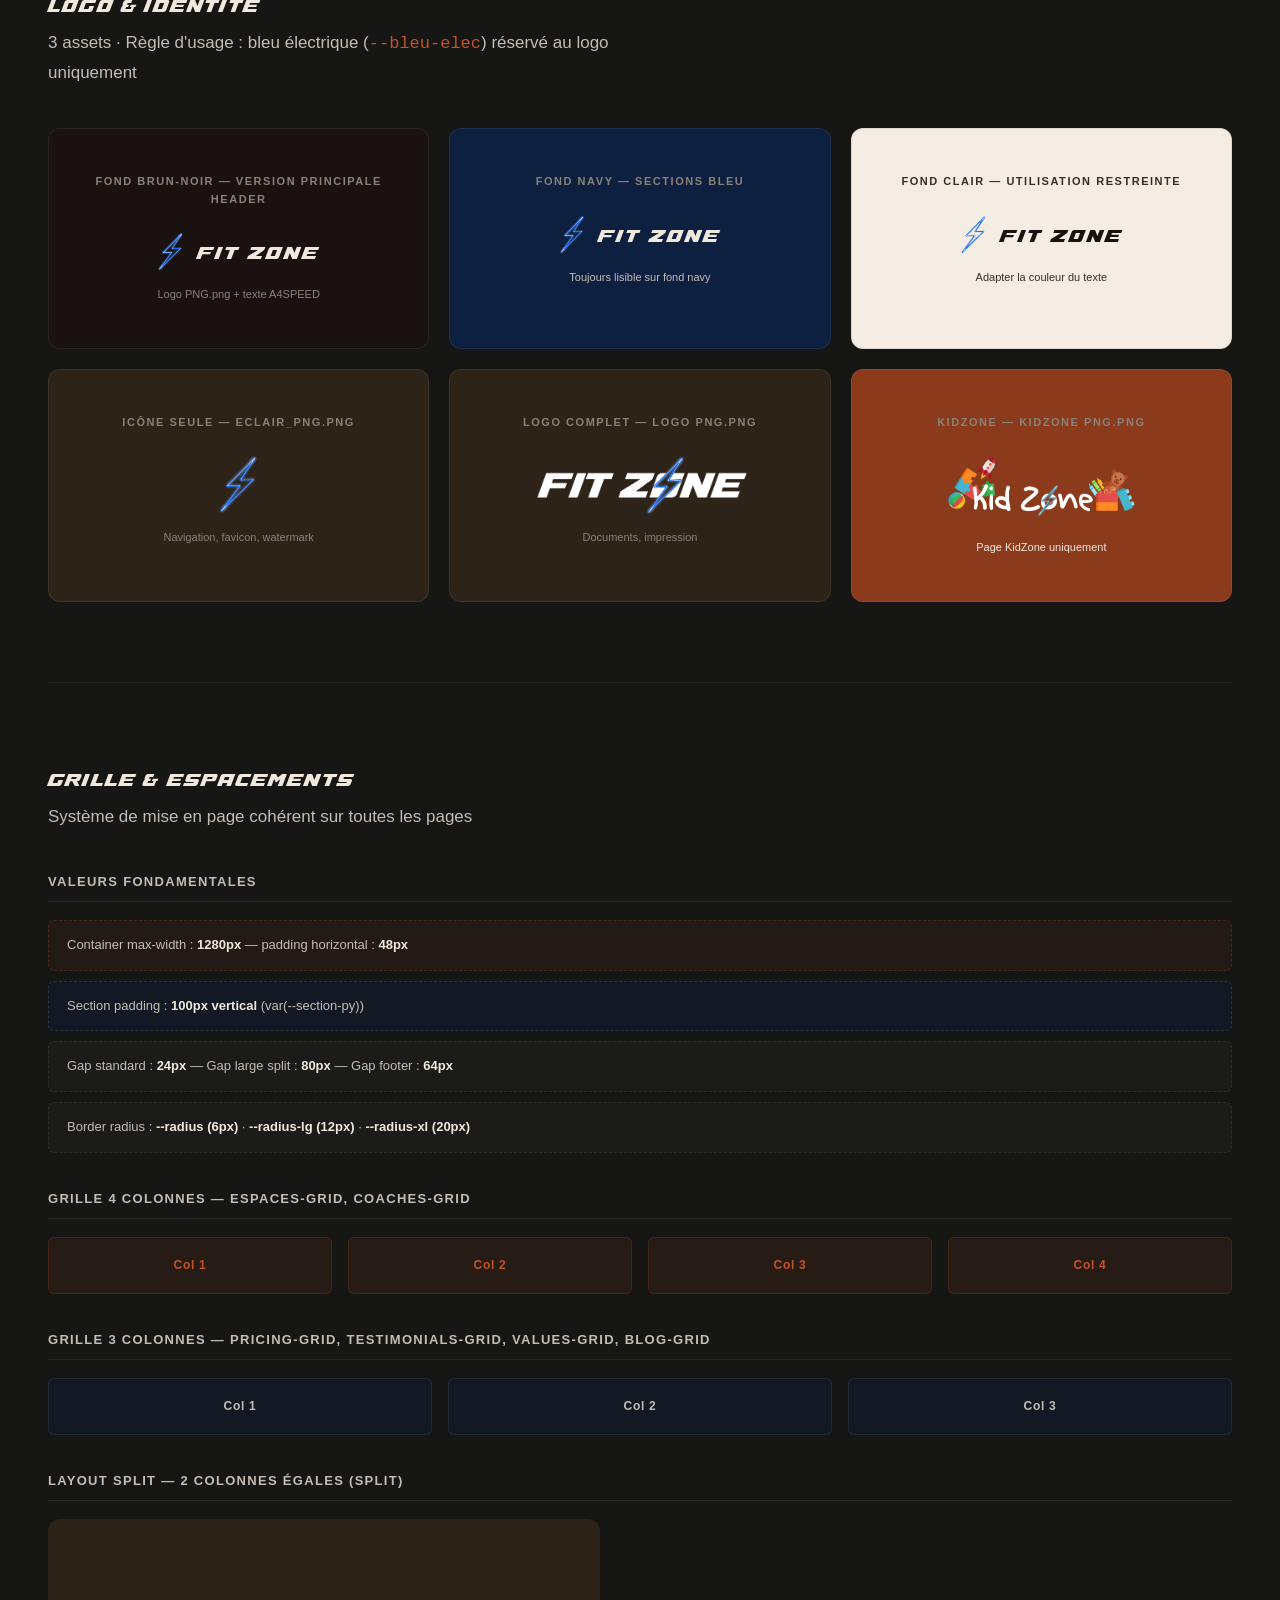
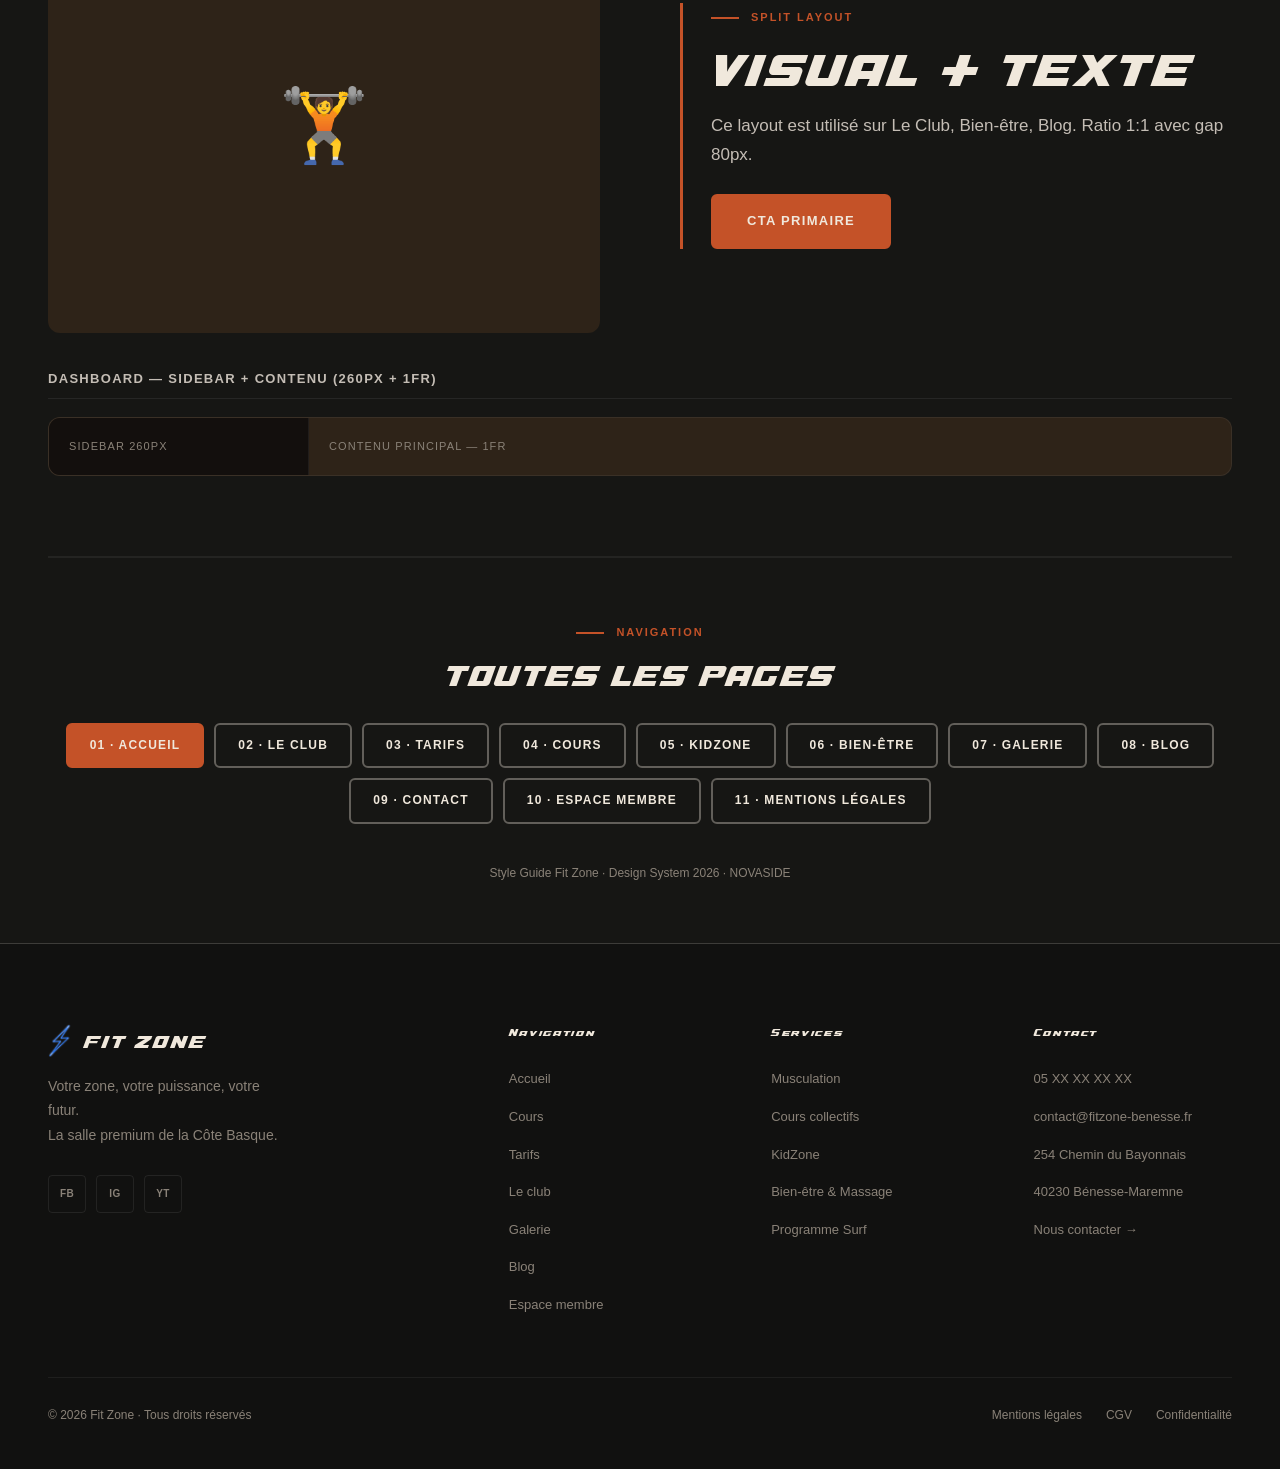
==== commit a8c1607a: "Quick fix : Navigation" ====
--- a/00-styleguide.html
+++ b/00-styleguide.html
@@ -820,6 +820,7 @@
             <li><a href="02-le-club.html">Le club</a></li>
             <li><a href="07-galerie.html">Galerie</a></li>
             <li><a href="08-blog.html">Blog</a></li>
+            <li><a href="10-espace-membre.html">Espace membre</a></li>
           </ul>
         </div>
         <div class="footer-col">
@@ -856,6 +857,7 @@
 
   <div class="page-indicator">00 · STYLE GUIDE</div>
 
+  <script src="responsive.js"></script>
 </body>
 
 </html>
--- a/style.css
+++ b/style.css
@@ -2216,4 +2216,544 @@
   100% {
     transform: translateX(-50%);
   }
+}
+
+/* ============================================================
+   RESPONSIVE — Tablettes & Smartphones
+   ============================================================ */
+
+/* Hamburger (caché sur desktop) */
+.nav-toggle {
+  display: none;
+}
+
+/* Planning table — conteneur scrollable */
+.planning-wrap {
+  overflow-x: auto;
+  -webkit-overflow-scrolling: touch;
+}
+
+/* ---- Tablette (≤ 1024px) ---- */
+@media (max-width: 1024px) {
+  :root {
+    --section-py: 80px;
+  }
+
+  .container {
+    padding: 0 32px;
+  }
+
+  .nav {
+    gap: 20px;
+  }
+
+  .nav a {
+    font-size: 11px;
+  }
+
+  .espaces-grid {
+    grid-template-columns: repeat(2, 1fr);
+  }
+
+  .cours-grid-6 {
+    grid-template-columns: repeat(3, 1fr);
+  }
+
+  .testimonials-grid {
+    grid-template-columns: repeat(2, 1fr);
+  }
+
+  .coaches-grid {
+    grid-template-columns: repeat(2, 1fr);
+  }
+
+  .split {
+    gap: 48px;
+  }
+
+  .values-grid {
+    grid-template-columns: repeat(2, 1fr);
+  }
+
+  .masonry {
+    columns: 2;
+  }
+
+  .gallery-grid {
+    grid-template-columns: repeat(2, 1fr);
+  }
+
+  .gallery-grid .wide {
+    grid-column: span 1;
+  }
+
+  .gallery-grid .tall {
+    grid-row: span 1;
+  }
+
+  .blog-grid {
+    grid-template-columns: repeat(2, 1fr);
+  }
+
+  .pass-grid {
+    grid-template-columns: repeat(3, 1fr);
+  }
+
+  .dashboard-cards {
+    grid-template-columns: repeat(2, 1fr);
+  }
+
+  .footer-grid {
+    grid-template-columns: 1fr 1fr;
+    gap: 40px;
+  }
+
+  .footer-brand {
+    grid-column: 1 / -1;
+  }
+}
+
+/* ---- Mobile (≤ 768px) ---- */
+@media (max-width: 810px) {
+  :root {
+    --section-py: 64px;
+  }
+
+  .container {
+    padding: 0 20px;
+  }
+
+  /* Header */
+  .header {
+    height: 64px;
+    backdrop-filter: none;
+    -webkit-backdrop-filter: none;
+  }
+
+  /* Navigation mobile */
+  .nav {
+    display: none;
+    position: fixed;
+    top: 0;
+    left: 0;
+    width: 100%;
+    height: 100%;
+    background: #111110;
+    border-top: none;
+    flex-direction: column;
+    align-items: center;
+    justify-content: center;
+    gap: 32px;
+    z-index: 998;
+    padding-top: 64px;
+    padding-left: 24px;
+    padding-right: 24px;
+    padding-bottom: 40px;
+  }
+
+  .nav.nav-open {
+    display: flex;
+  }
+
+  .nav a {
+    font-size: 18px;
+    letter-spacing: 0.1em;
+    color: var(--beige);
+  }
+
+  .nav a.active::after {
+    bottom: -6px;
+  }
+
+  .nav-cta {
+    padding: 14px 36px !important;
+    font-size: 14px !important;
+  }
+
+  /* Hamburger */
+  .nav-toggle {
+    display: flex;
+    flex-direction: column;
+    gap: 5px;
+    background: none;
+    border: none;
+    cursor: pointer;
+    padding: 8px;
+    z-index: 1001;
+  }
+
+  .nav-toggle span {
+    display: block;
+    width: 24px;
+    height: 2px;
+    background: var(--creme);
+    border-radius: 2px;
+    transition: var(--transition);
+    transform-origin: center;
+  }
+
+  .nav-toggle.active span:nth-child(1) {
+    transform: translateY(7px) rotate(45deg);
+  }
+
+  .nav-toggle.active span:nth-child(2) {
+    opacity: 0;
+  }
+
+  .nav-toggle.active span:nth-child(3) {
+    transform: translateY(-7px) rotate(-45deg);
+  }
+
+  /* Reassurance */
+  .reassurance-bar {
+    padding: 32px 0;
+  }
+
+  .reassurance-inner {
+    grid-template-columns: repeat(2, 1fr);
+  }
+
+  .stat-divider {
+    border-right: none;
+  }
+
+  .stat-number {
+    font-size: 40px;
+  }
+
+  /* Espaces */
+  .espaces-grid {
+    grid-template-columns: repeat(2, 1fr);
+  }
+
+  .espace-card {
+    aspect-ratio: 1/1;
+  }
+
+  /* Cours */
+  .cours-grid-6 {
+    grid-template-columns: repeat(2, 1fr);
+  }
+
+  /* Pricing */
+  .pricing-grid {
+    grid-template-columns: 1fr;
+    max-width: 440px;
+    margin-left: auto;
+    margin-right: auto;
+  }
+
+  /* Testimonials */
+  .testimonials-grid {
+    grid-template-columns: 1fr;
+  }
+
+  /* Split */
+  .split {
+    grid-template-columns: 1fr;
+    gap: 36px;
+  }
+
+  .split.reverse> :first-child,
+  .split.reverse> :last-child {
+    order: unset;
+  }
+
+  .split-visual {
+    aspect-ratio: 16/9;
+  }
+
+  /* Values */
+  .values-grid {
+    grid-template-columns: 1fr;
+  }
+
+  .value-card {
+    padding: 36px 28px;
+  }
+
+  /* Coaches */
+  .coaches-grid {
+    grid-template-columns: repeat(2, 1fr);
+  }
+
+  /* Masonry */
+  .masonry {
+    columns: 2;
+  }
+
+  /* Gallery */
+  .gallery-grid {
+    grid-template-columns: repeat(2, 1fr);
+    grid-auto-rows: 180px;
+  }
+
+  .gallery-grid .wide,
+  .gallery-grid .tall {
+    grid-column: span 1;
+    grid-row: span 1;
+  }
+
+  /* Map */
+  .map-section {
+    grid-template-columns: 1fr;
+  }
+
+  .map-placeholder {
+    min-height: 260px;
+  }
+
+  .map-info {
+    padding: 40px 28px;
+    gap: 20px;
+  }
+
+  /* Newsletter */
+  .newsletter {
+    padding: 40px 24px;
+  }
+
+  .newsletter-form {
+    flex-direction: column;
+  }
+
+  /* Engagements */
+  .engagements-list {
+    grid-template-columns: 1fr;
+    max-width: 100%;
+  }
+
+  /* Footer */
+  .footer {
+    padding: 56px 0 32px;
+  }
+
+  .footer-grid {
+    grid-template-columns: 1fr 1fr;
+    gap: 28px;
+  }
+
+  .footer-brand {
+    grid-column: 1 / -1;
+  }
+
+  .footer-bottom {
+    flex-direction: column;
+    gap: 16px;
+    text-align: center;
+  }
+
+  .footer-bottom>div {
+    flex-wrap: wrap;
+    justify-content: center;
+  }
+
+  /* Dashboard */
+  .dashboard {
+    grid-template-columns: 1fr;
+  }
+
+  .dashboard-sidebar {
+    display: none;
+  }
+
+  .dashboard-content {
+    padding: 28px 20px;
+    min-width: 0; /* empêche le grid item de dépasser la largeur de la colonne */
+  }
+
+  /* Cards dashboard — scroll horizontal swipeable */
+  .dashboard-cards {
+    display: flex;
+    flex-wrap: nowrap;
+    overflow-x: auto;
+    -webkit-overflow-scrolling: touch;
+    scroll-snap-type: x mandatory;
+    overscroll-behavior-x: contain; /* swipe des cartes sans scroller la page */
+    gap: 12px;
+    padding-bottom: 8px;
+    margin-bottom: 24px;
+  }
+
+  .dashboard-card {
+    min-width: 160px;
+    flex-shrink: 0;
+    scroll-snap-align: start;
+    padding: 16px;
+  }
+
+  .dashboard-card-value {
+    font-size: 22px;
+  }
+
+  /* Blog */
+  .blog-grid {
+    grid-template-columns: 1fr;
+  }
+
+  /* Pass — scroll horizontal swipeable */
+  .pass-grid {
+    display: flex;
+    flex-wrap: nowrap;
+    overflow-x: auto;
+    -webkit-overflow-scrolling: touch;
+    scroll-snap-type: x mandatory;
+    gap: 14px;
+    padding-bottom: 12px;
+  }
+
+  .pass-card {
+    min-width: 220px;
+    flex-shrink: 0;
+    scroll-snap-align: start;
+  }
+
+  /* Contact */
+  .contact-layout {
+    grid-template-columns: 1fr;
+    gap: 48px;
+  }
+
+  /* Hero */
+  .hero-content {
+    padding: 40px 20px;
+  }
+
+  /* Sections spéciales */
+  .surf-section {
+    padding: 80px 0;
+  }
+
+  .surf-content {
+    padding: 0 20px;
+  }
+
+  .cta-band {
+    padding: 80px 0;
+  }
+
+  .section-mural,
+  .section-mural-warm {
+    padding: 64px 0;
+  }
+
+  /* Section headers */
+  .section-header-centered {
+    margin-bottom: 48px;
+  }
+
+  .section-subtitle {
+    margin-bottom: 40px;
+    font-size: 16px;
+  }
+}
+
+/* ---- Petit mobile (≤ 480px) ---- */
+@media (max-width: 480px) {
+  :root {
+    --section-py: 52px;
+  }
+
+  .container {
+    padding: 0 16px;
+  }
+
+  .display-xl {
+    font-size: clamp(36px, 9vw, 52px);
+  }
+
+  .display-lg {
+    font-size: clamp(28px, 8vw, 42px);
+  }
+
+  .espaces-grid {
+    grid-template-columns: 1fr;
+  }
+
+  .espace-card {
+    aspect-ratio: 4/3;
+  }
+
+  .masonry {
+    columns: 1;
+  }
+
+  .gallery-grid {
+    grid-template-columns: 1fr;
+    grid-auto-rows: 200px;
+  }
+
+  .footer-grid {
+    grid-template-columns: 1fr;
+  }
+
+  .dashboard-cards {
+    grid-template-columns: 1fr;
+  }
+
+  .pass-grid {
+    padding-bottom: 0;
+  }
+
+  .pricing-card {
+    padding: 32px 24px;
+  }
+
+  .stat-number {
+    font-size: 36px;
+  }
+
+  .blog-grid {
+    grid-template-columns: 1fr;
+  }
+
+  .section-header-centered {
+    margin-bottom: 36px;
+  }
+
+  .hero-full {
+    min-height: 90vh;
+  }
+
+  /* Boutons xl — texte long sur mobile */
+  .btn-xl {
+    padding: 16px 24px;
+    white-space: normal;
+    text-align: center;
+    line-height: 1.3;
+  }
+
+  /* Coaches — 1 colonne sur très petit mobile */
+  .coaches-grid {
+    grid-template-columns: 1fr;
+  }
+
+  /* Masonry — 1 colonne */
+  .masonry {
+    columns: 1;
+  }
+
+  /* Espace membre — upgrade CTA empilé */
+  .upgrade-cta {
+    flex-direction: column;
+    align-items: flex-start;
+  }
+
+  /* Factures — label tronqué sur petit écran */
+  .facture-label {
+    font-size: 13px;
+  }
+}
+
+/* ---- Très petit mobile (≤ 380px) ---- */
+@media (max-width: 380px) {
+  .facture-row {
+    flex-direction: column;
+    align-items: flex-start;
+    gap: 12px;
+  }
+
+  .facture-dl {
+    align-self: flex-start;
+  }
 }
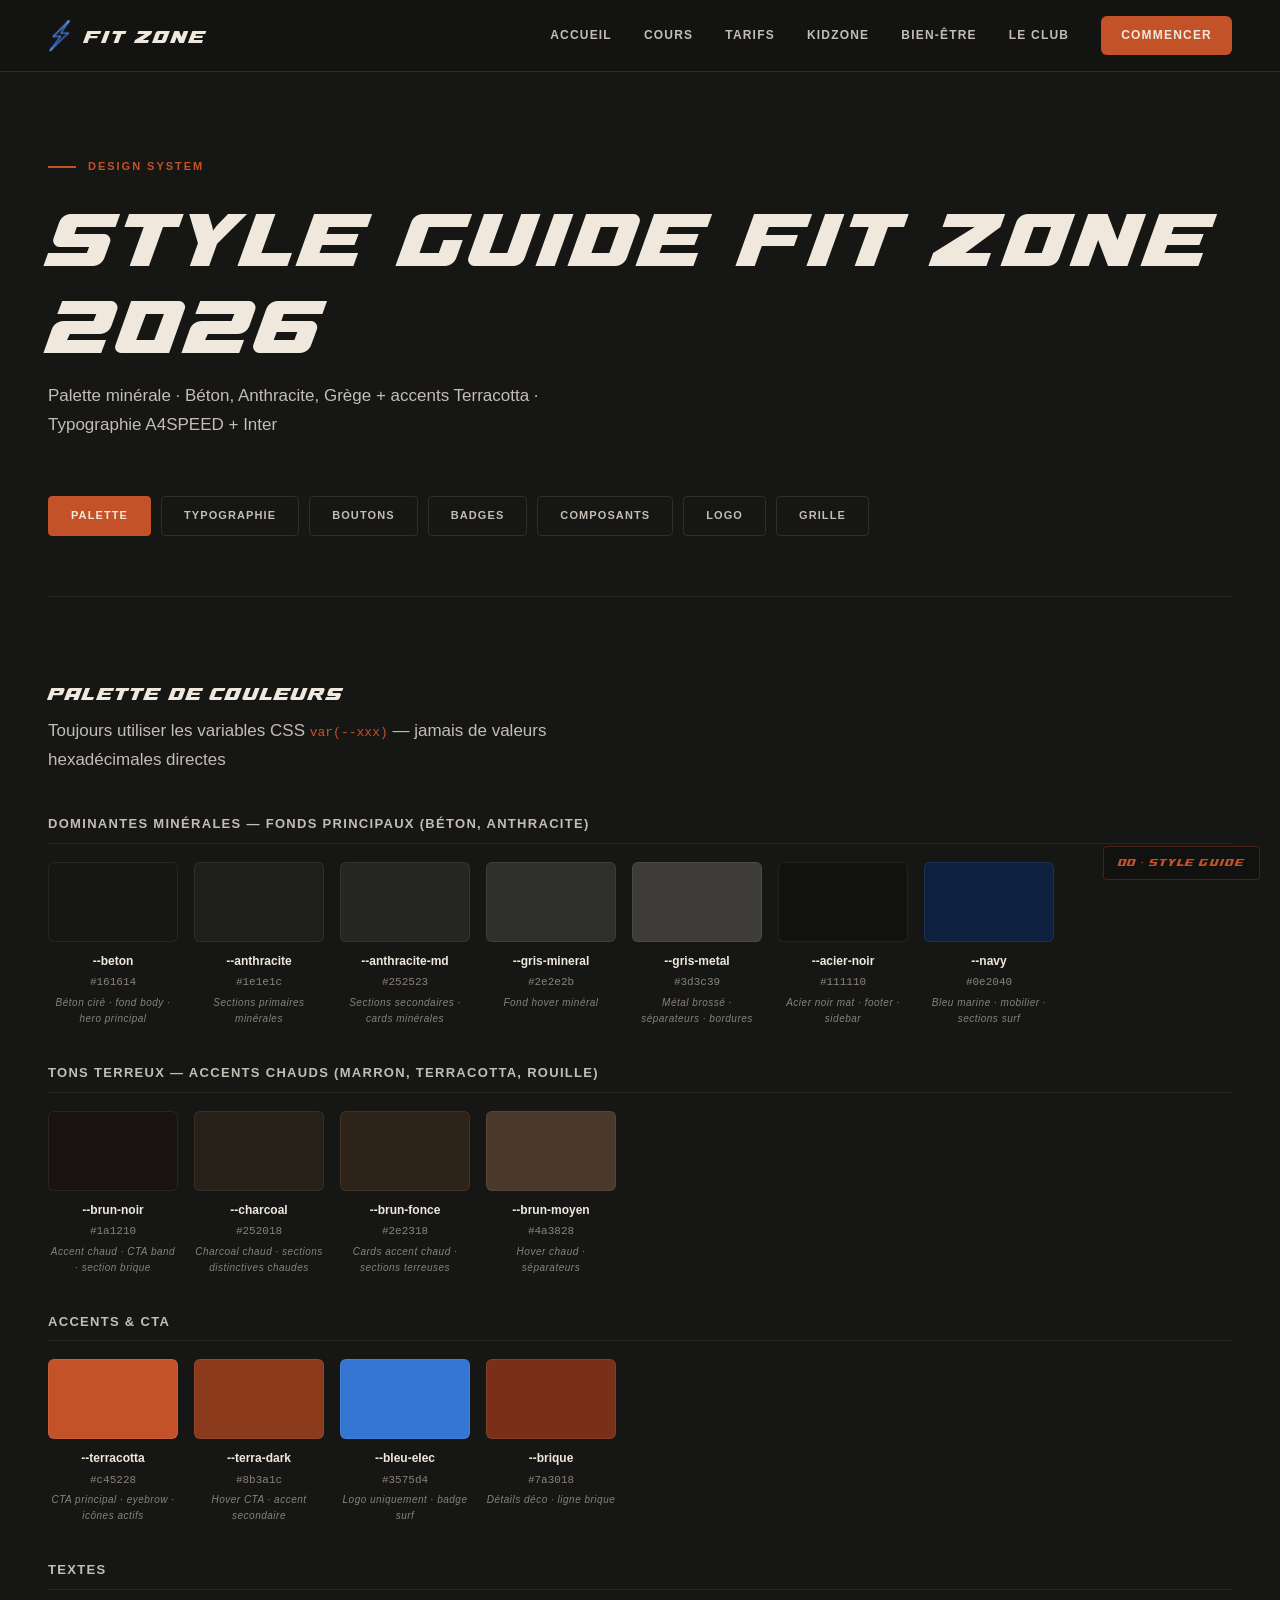
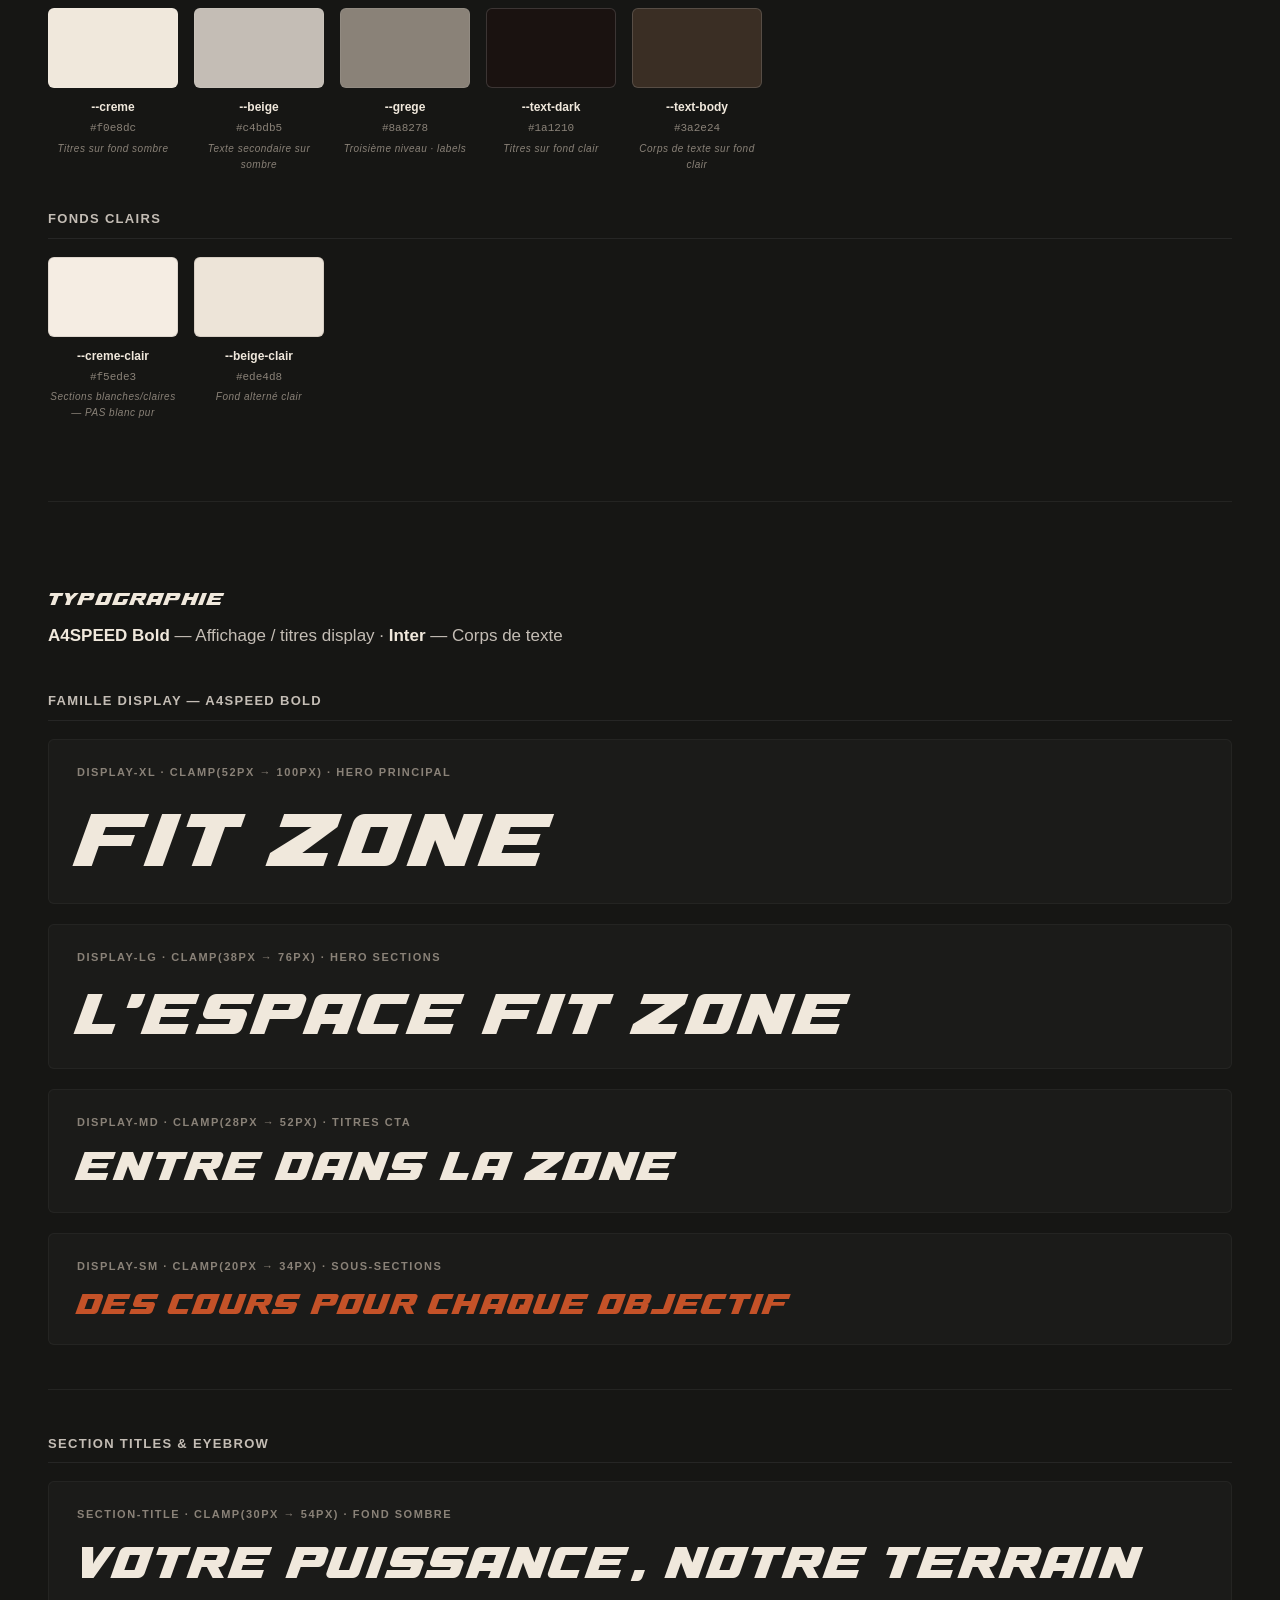
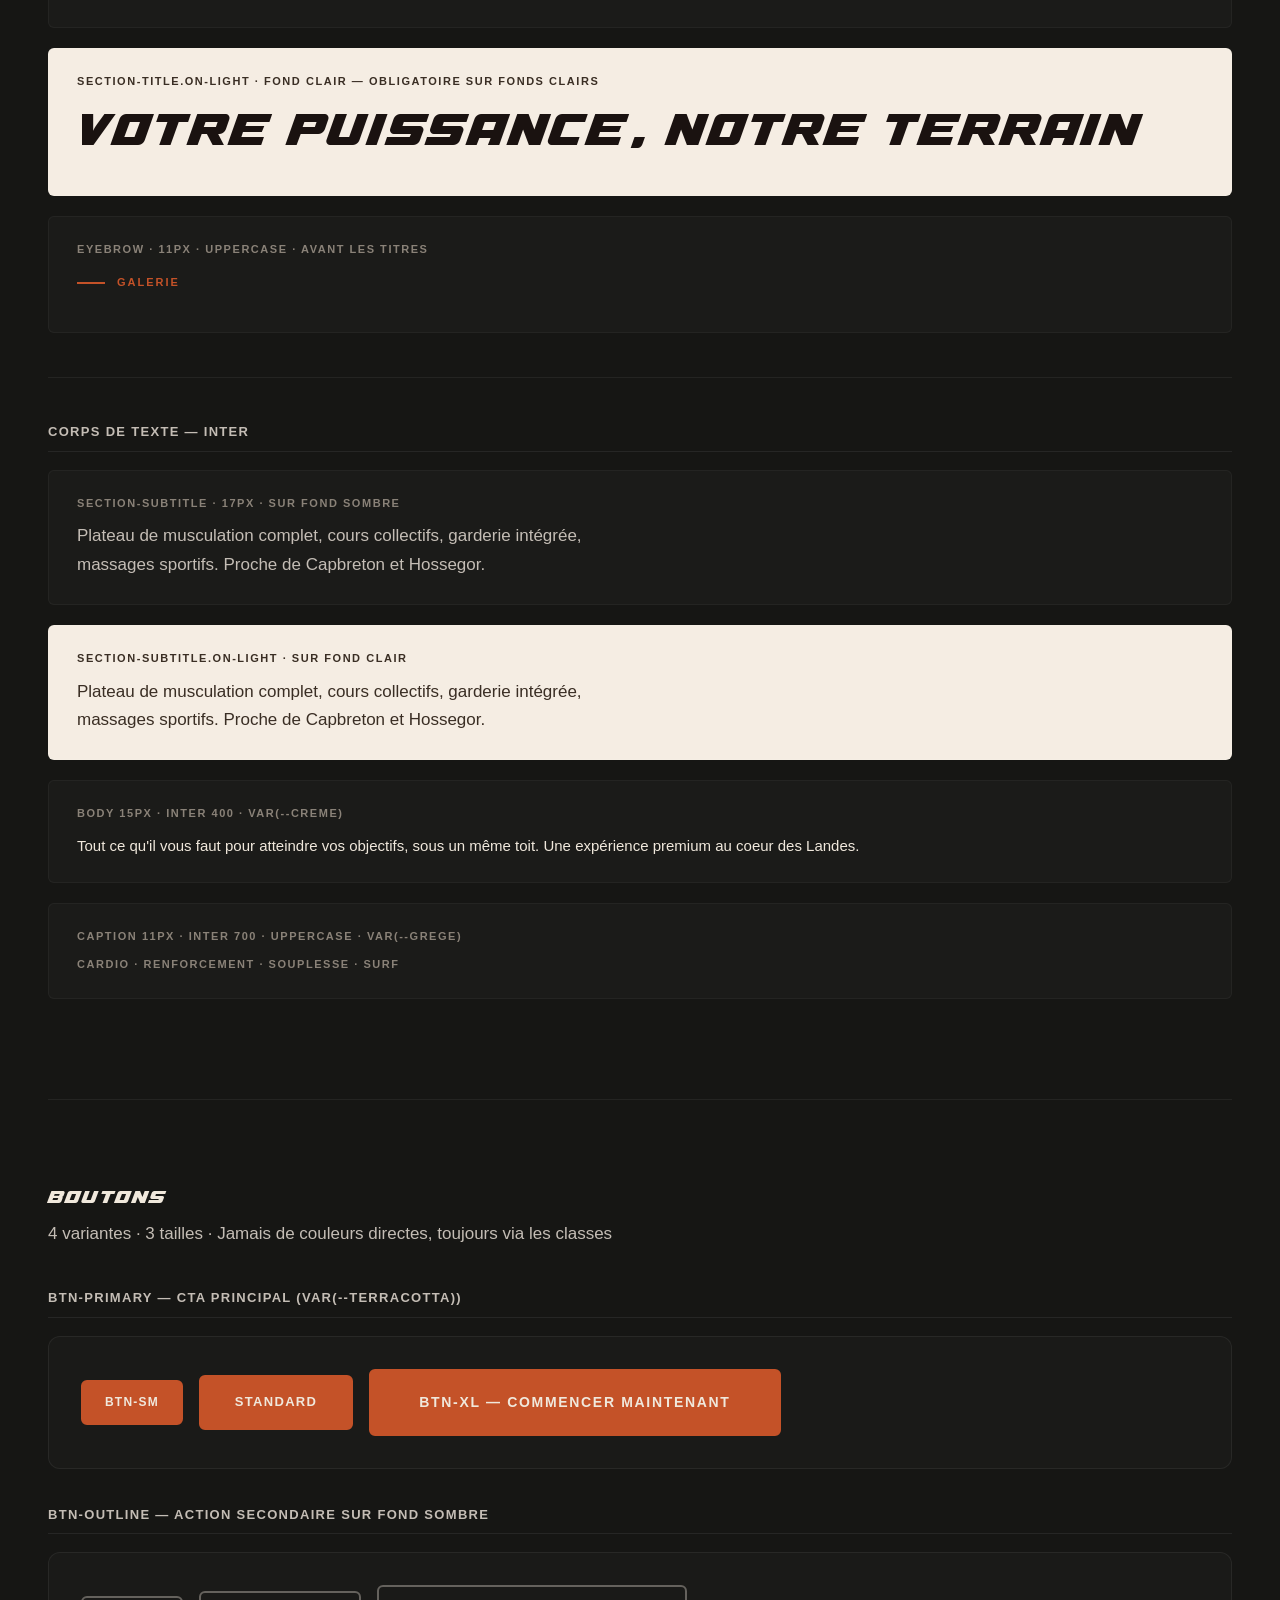
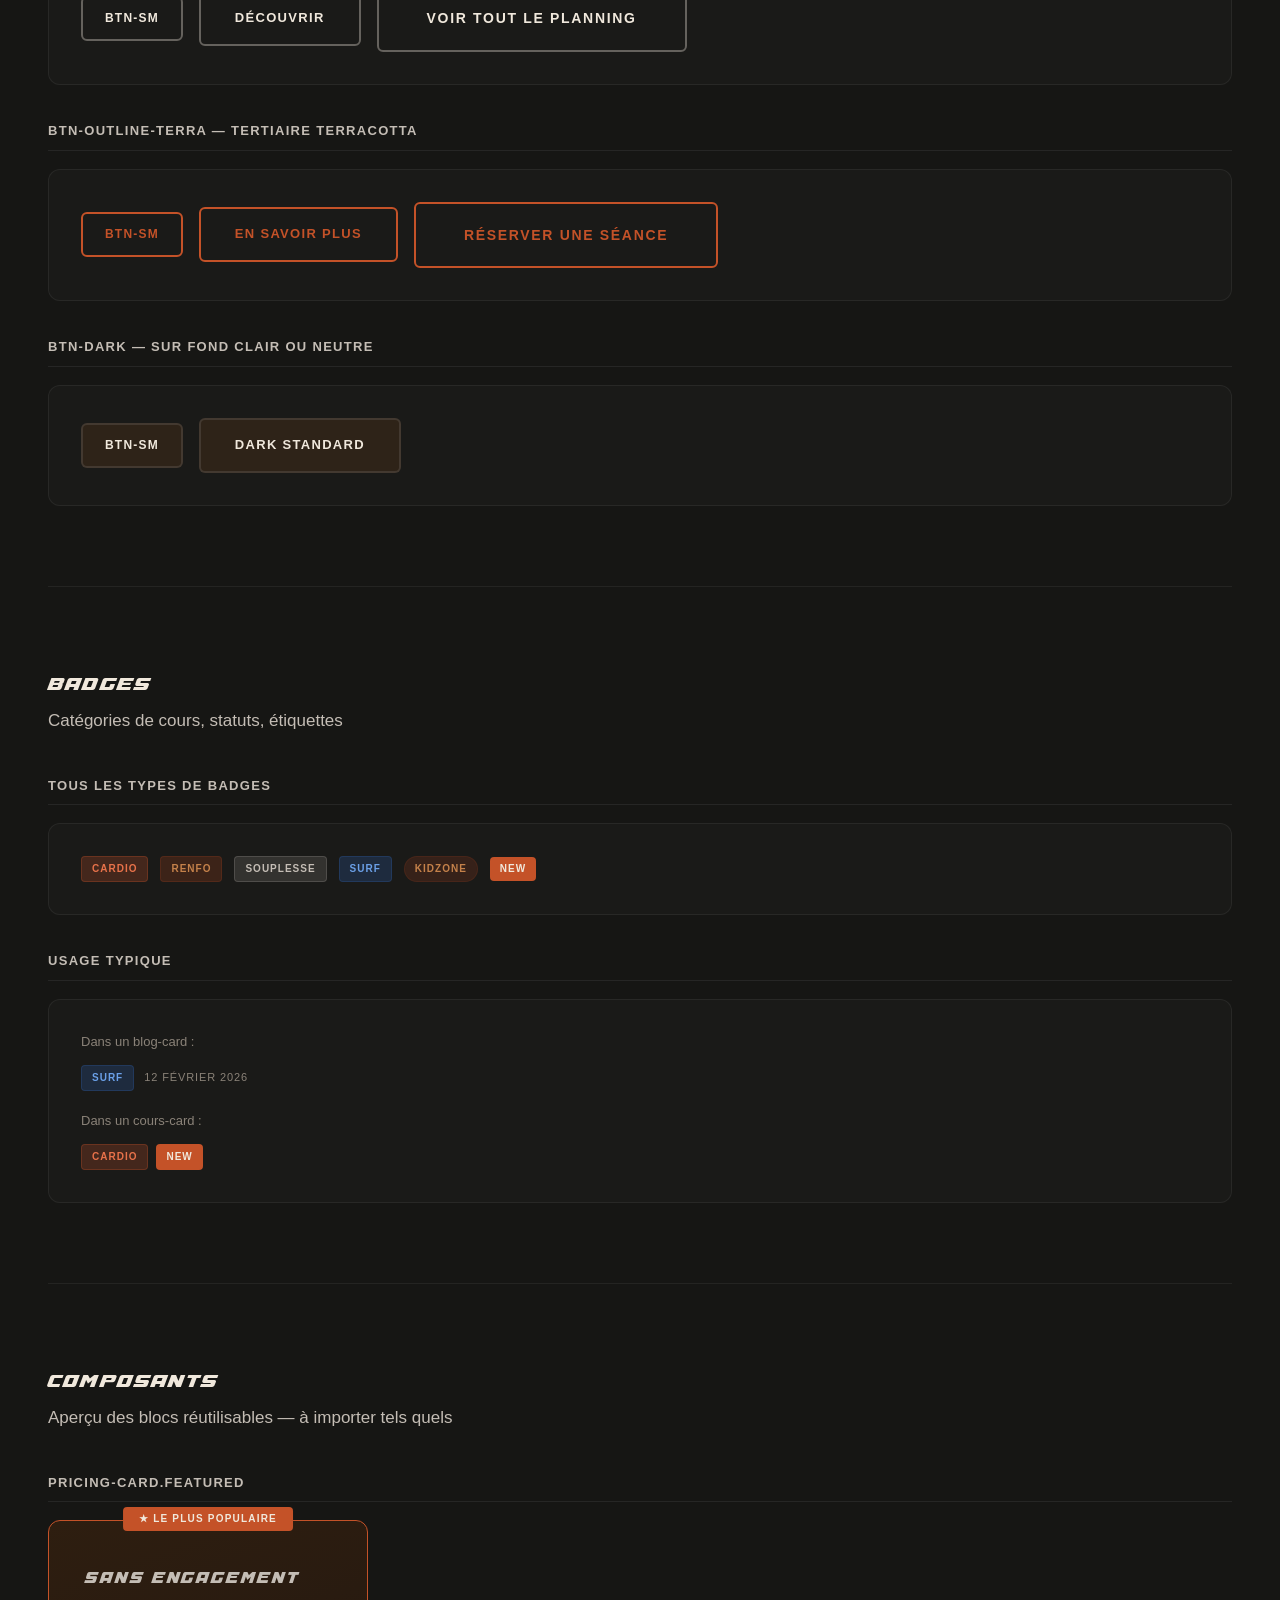
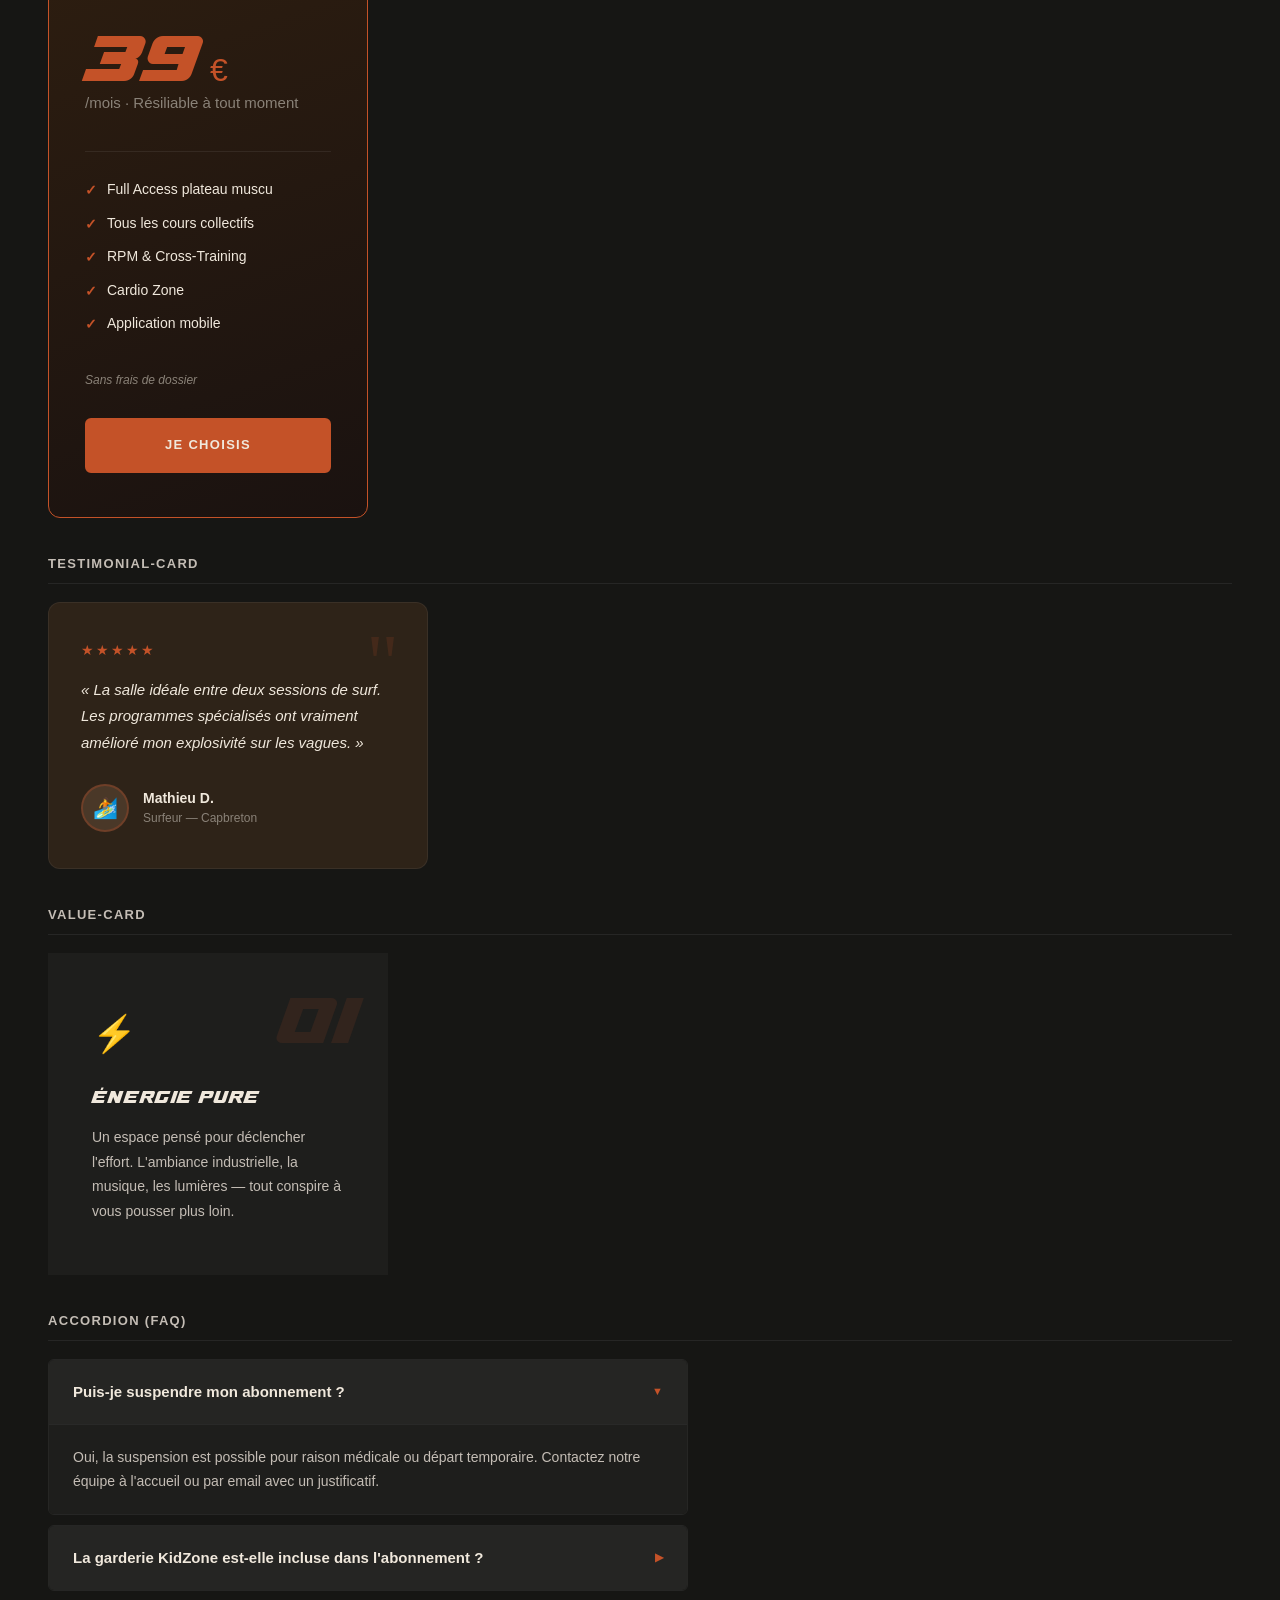
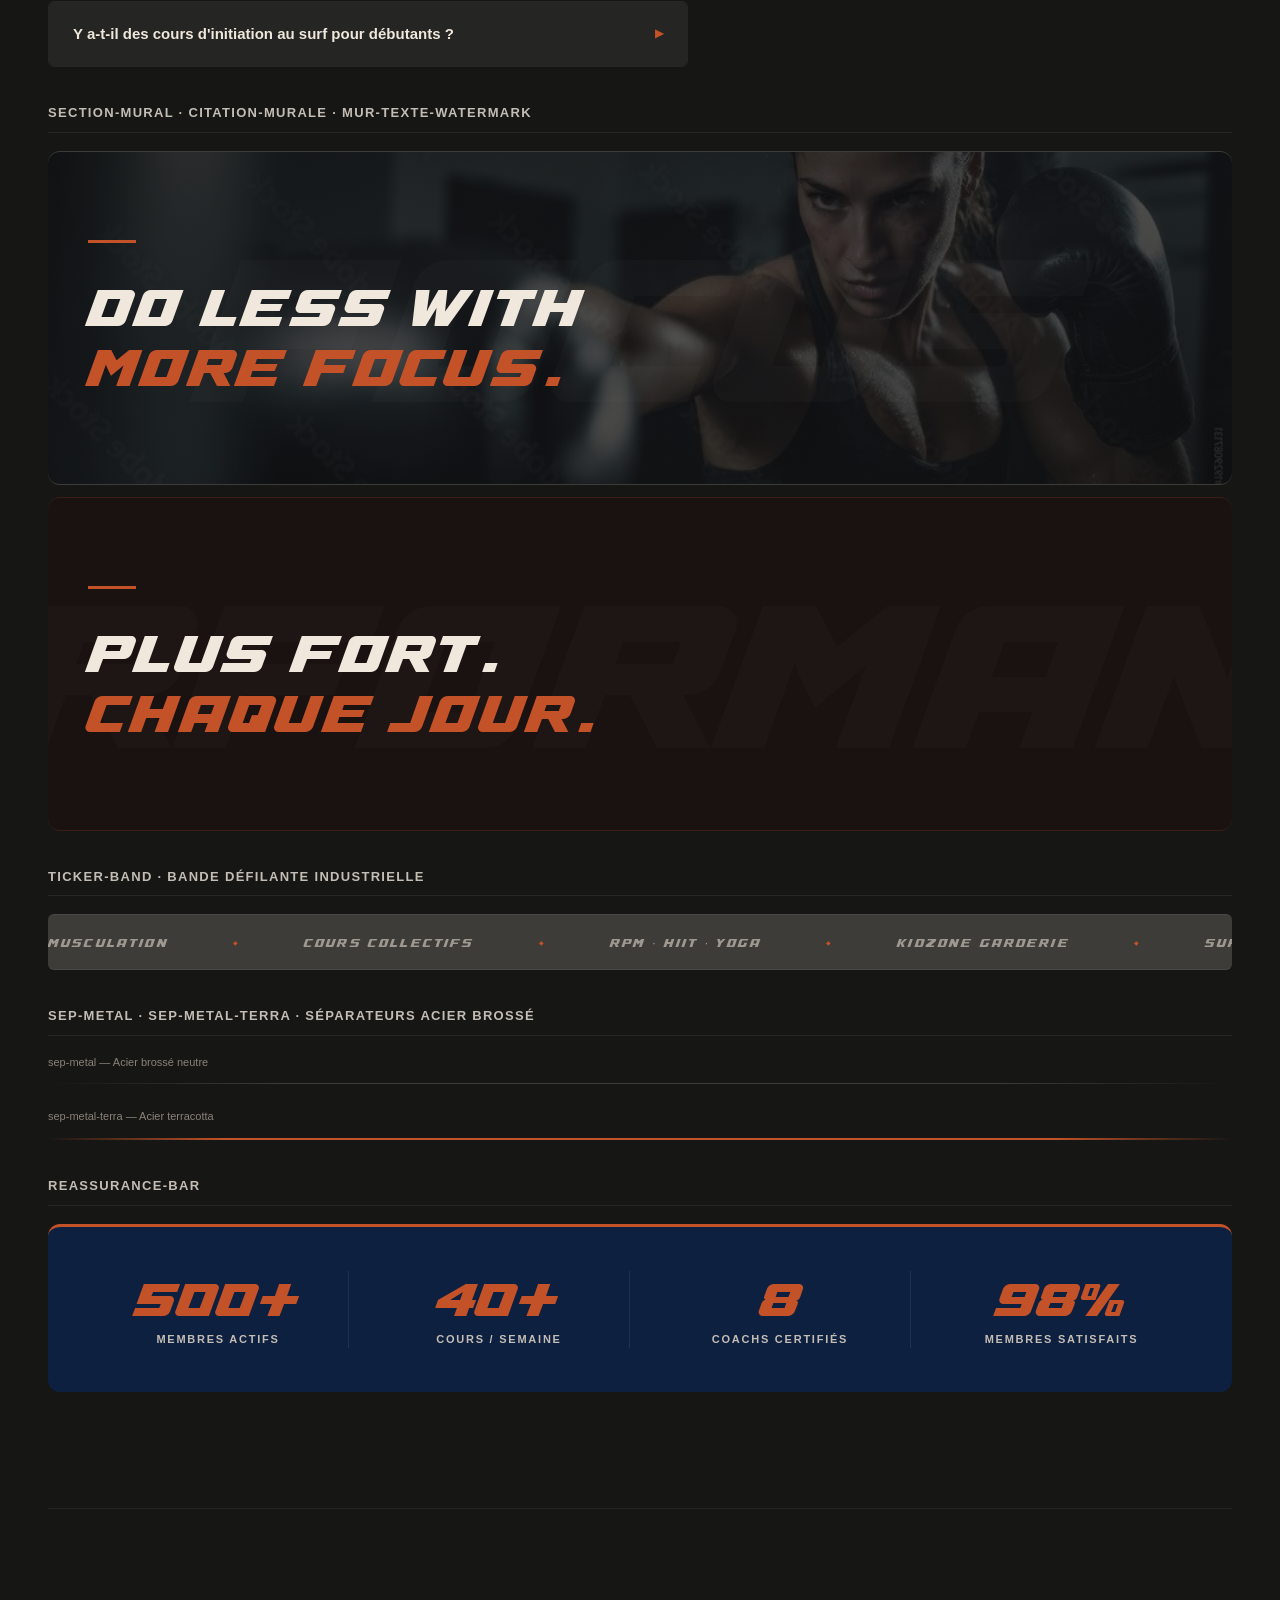
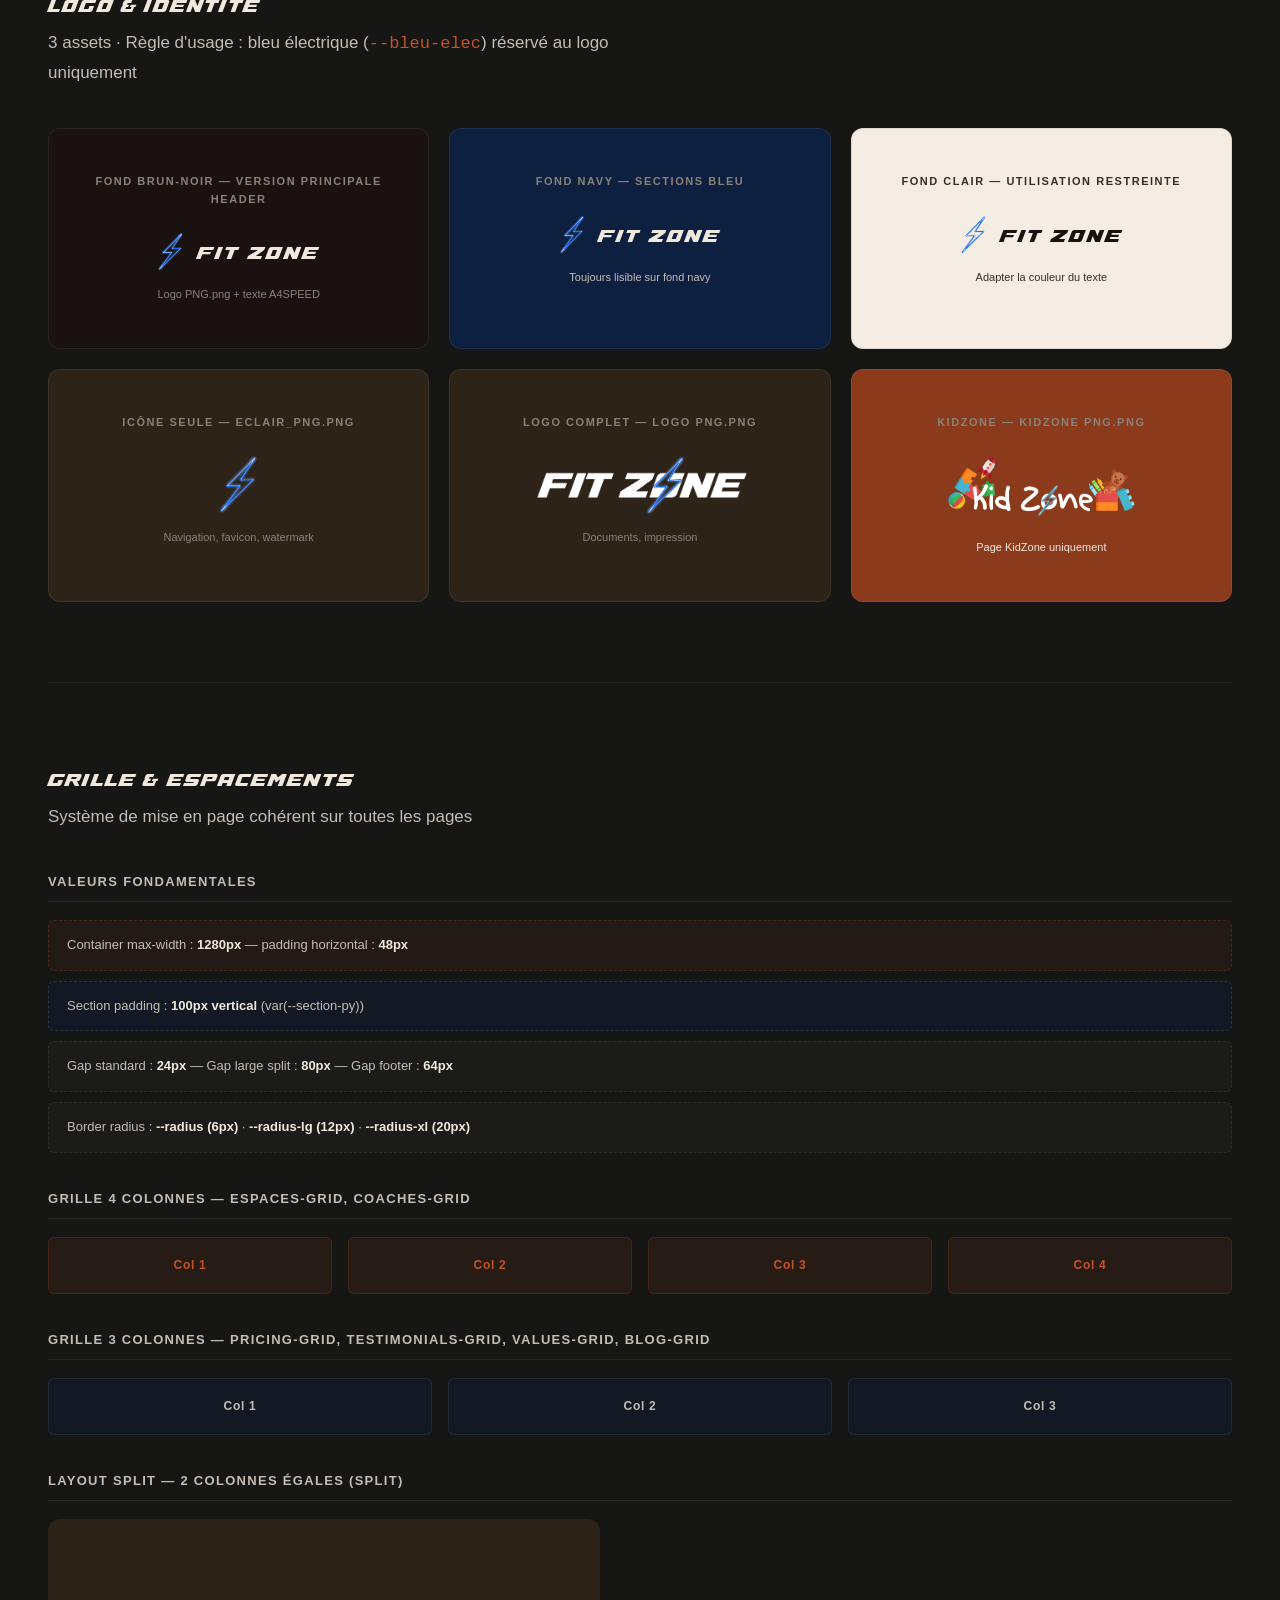
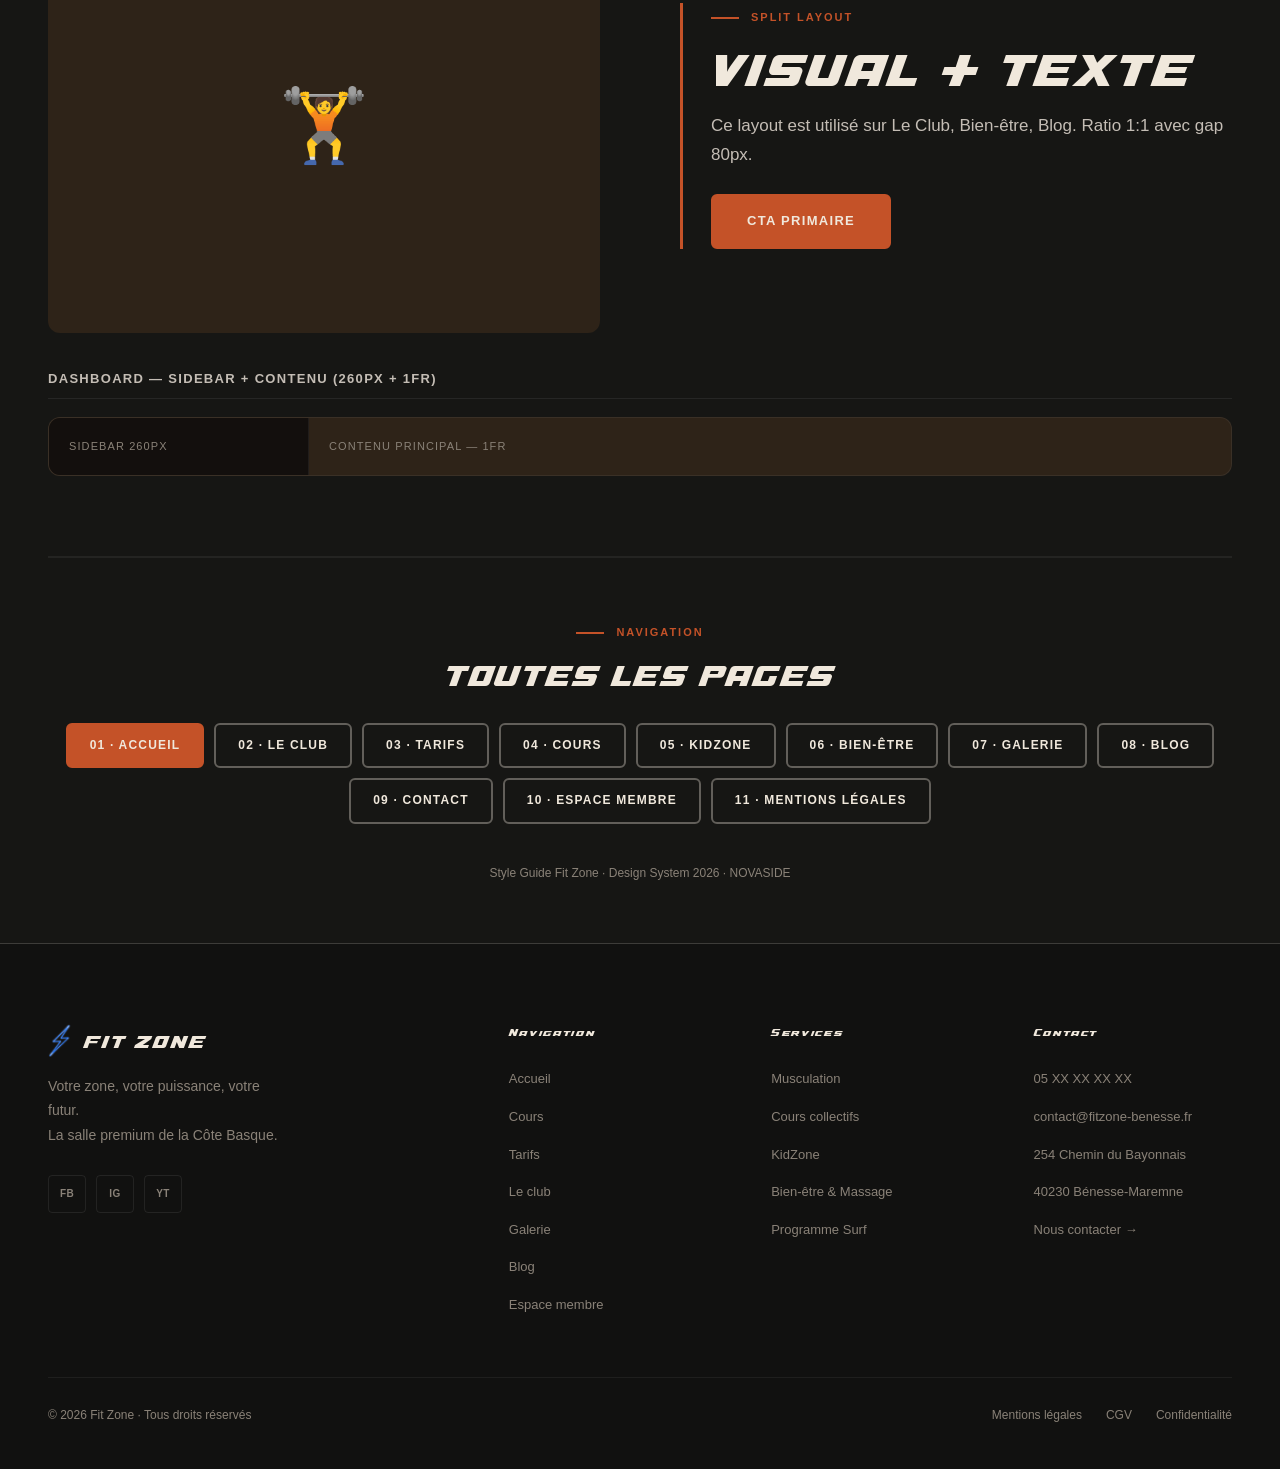
==== commit e6185a70: "Quick fix : € Symbol" ====
--- a/00-styleguide.html
+++ b/00-styleguide.html
@@ -482,7 +482,7 @@
       <div style="max-width:320px; margin:12px 0 36px;">
         <div class="pricing-card featured">
           <div class="pricing-name">SANS ENGAGEMENT</div>
-          <div class="pricing-price">39<span style="font-size:32px;">€</span></div>
+          <div class="pricing-price">39<span style="font-size:32px;"> €</span></div>
           <div class="pricing-period">/mois · Résiliable à tout moment</div>
           <div class="pricing-sep"></div>
           <ul class="pricing-features">
